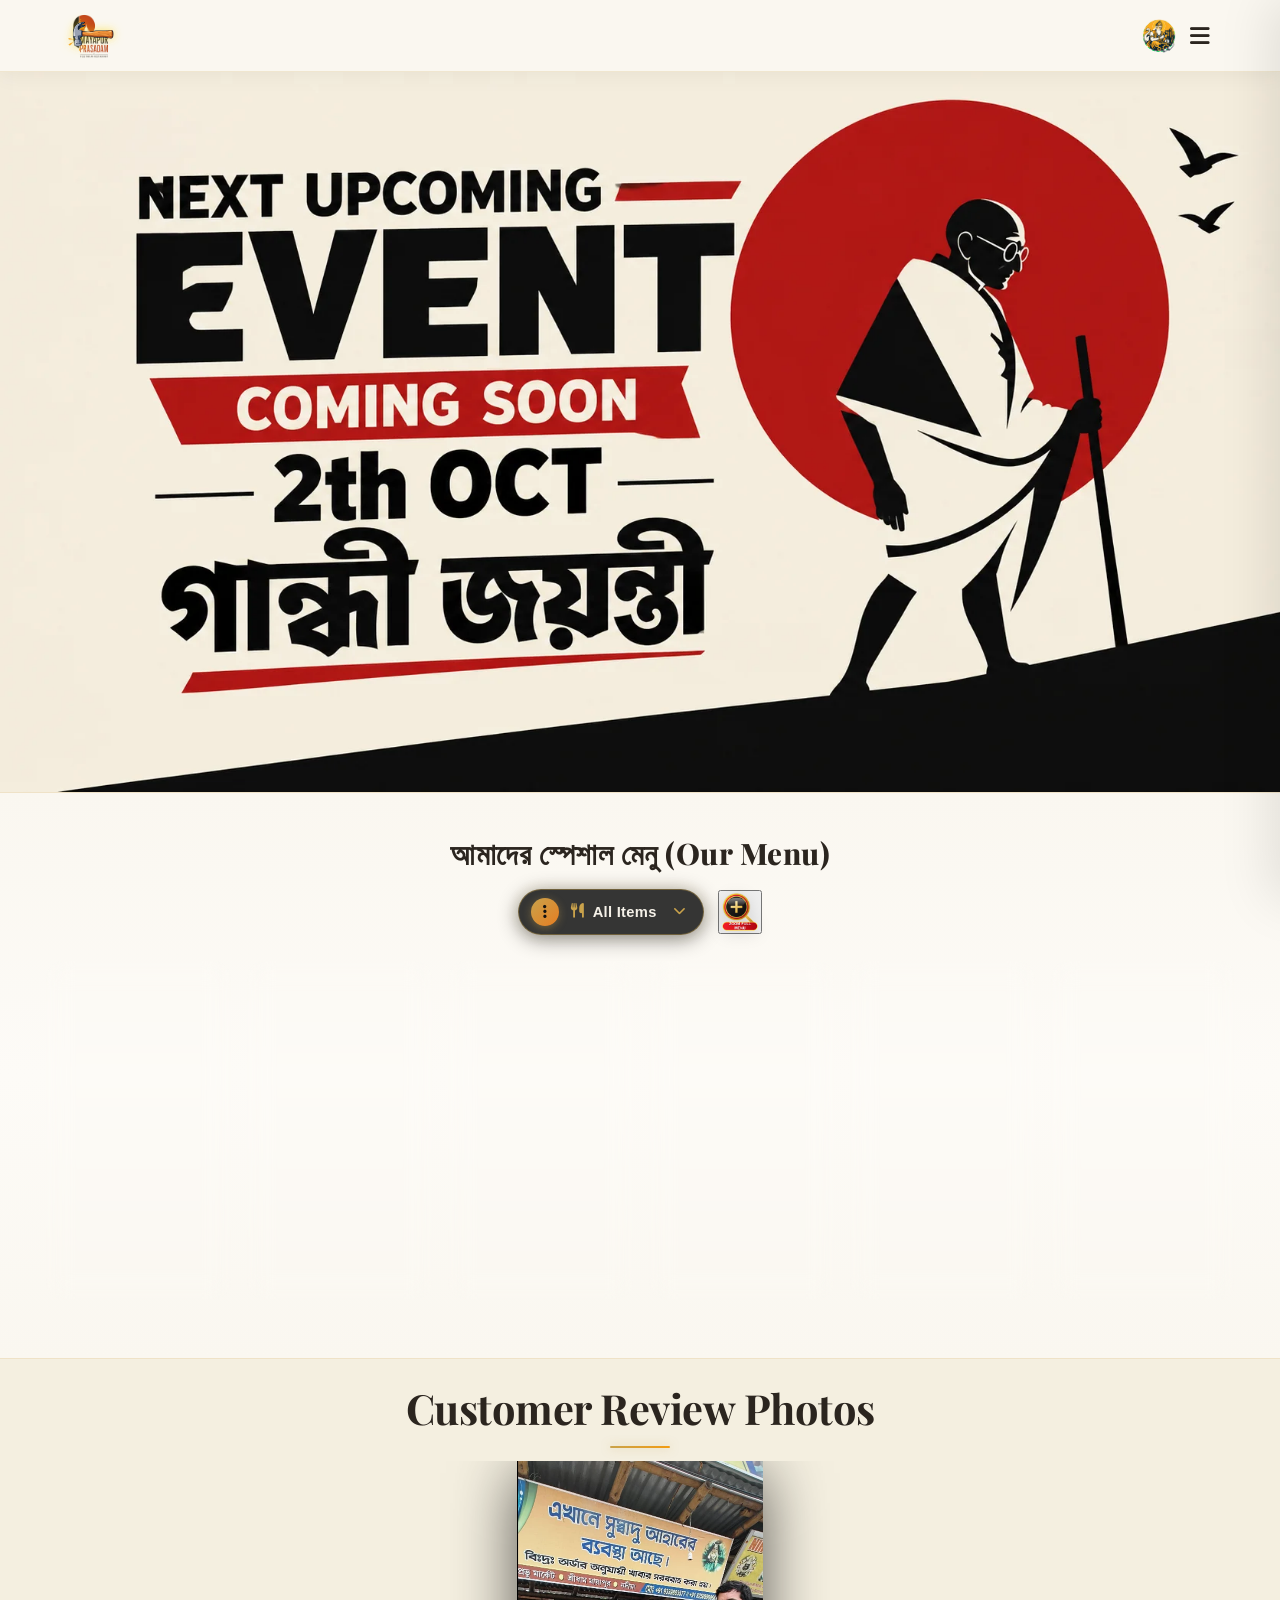
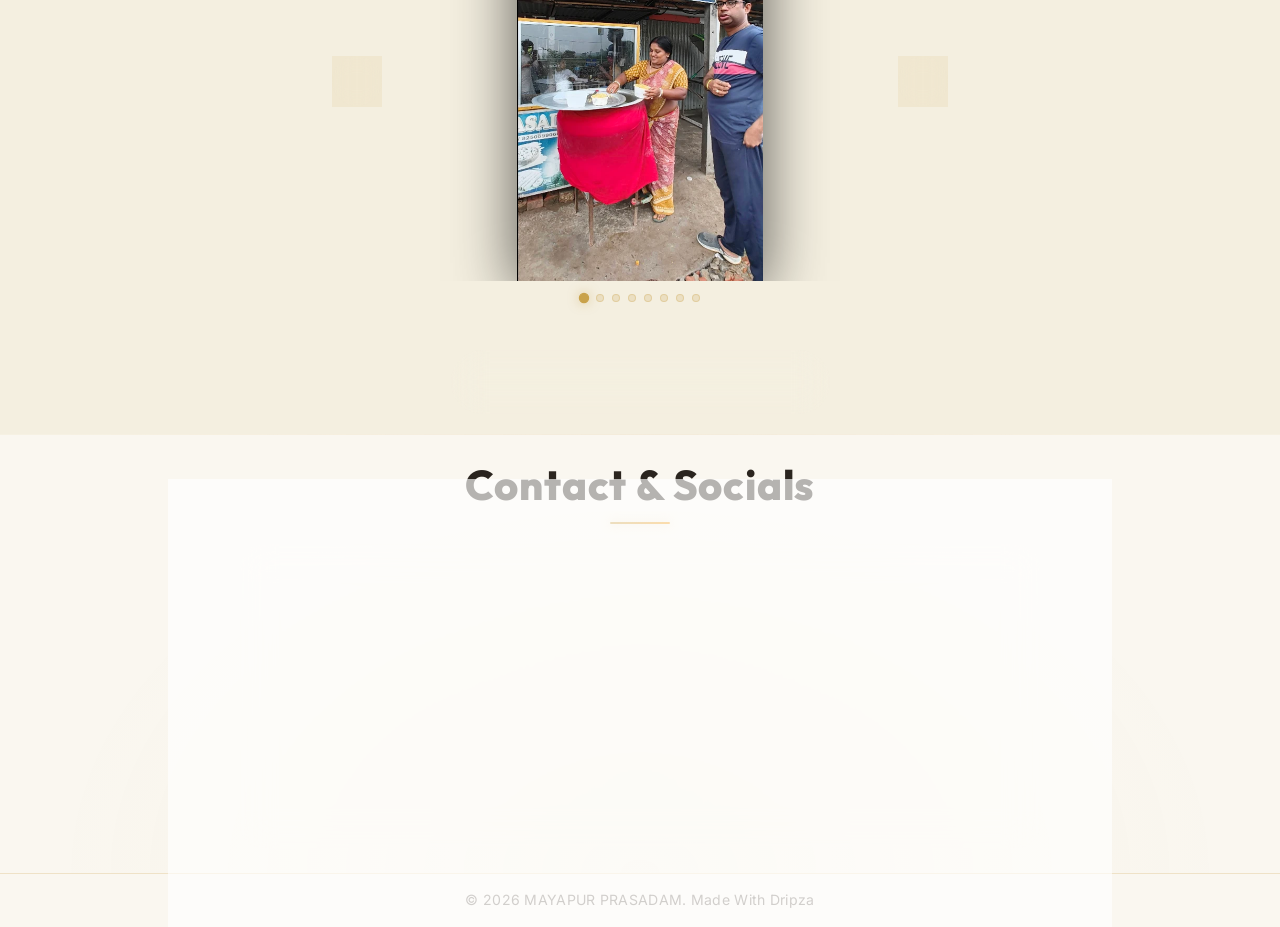
==== index.html @ e5869820 "Add clear search button in menu popup" ====
﻿<!DOCTYPE html>
<html lang="bn">
<head>
    <meta charset="UTF-8">
    <meta name="viewport" content="width=device-width, initial-scale=1.0">
    <title>MAYAPUR PRASADAM</title>
    <link rel="icon" type="image/webp" href="assets/mayapur_prasadam_logo.webp">
    <link href="https://fonts.googleapis.com/css2?family=Playfair+Display:wght@400;600;700;800&family=Outfit:wght@300;400;600;800&family=Inter:wght@300;400;500;600&display=swap" rel="stylesheet">
    <link rel="stylesheet" href="https://cdnjs.cloudflare.com/ajax/libs/font-awesome/6.4.0/css/all.min.css">
    <link rel="stylesheet" href="styles.css?v=1.3">
</head>
<body class="no-scroll">
    <!-- Preloader Screen -->
    <div id="preloader">
        <div class="preloader-content">
            <h1 class="preloader-title">Welcome to <br><span class="highlight">MAYAPUR PRASADAM</span></h1>
            <div class="preloader-loader">
                <div class="loader-bar"></div>
            </div>
        </div>
    </div>
    <!-- Navbar -->
    <nav class="navbar">
        <div class="logo-container">
            <img src="assets/mayapur_prasadam_logo.webp" alt="MAYAPUR PRASADAM Logo" class="logo-brand-img">
            <div class="logo-text-wrapper">
                <span class="animated-football-header" title="Ganesh Chaturthi Special">
                    <img src="assets/ganesh_run_icon.webp" alt="Ganesh Run Icon" style="object-fit: contain; filter: drop-shadow(0 0 5px rgba(255, 215, 0, 0.6));">
                </span>
                <span class="logo-text">MAYAPUR PRASADAM</span>
            </div>
        </div>
        <span class="rath-yatra-header-text">শুভ বিশ্বকর্মা পূজা!</span>
        <ul class="nav-links">
            <li><a href="#home">Home</a></li>
            <li><a href="#menu">Menu</a></li>
            <li><a href="#reviews">Reviews</a></li>
            <li><a href="#contact">Contact</a></li>
        </ul>
        <div class="navbar-actions">
            <!-- Rakhi Purnima Button for Poster -->
            <button class="fifa-btn" id="open-promo-modal-direct-btn" title="Show Ganesh Chaturthi Special Poster">
                <div class="fifa-container">
                    <div class="fifa-magic-ring"></div>
                    <img src="assets/ganesh_icon.webp" alt="Ganesh Special" class="fifa-svg" style="object-fit: contain;">
                </div>
            </button>
            
            <div class="hamburger">
                <i class="fas fa-bars"></i>
            </div>
        </div>
    </nav>

    <!-- Hero Section -->
    <section id="home" class="hero">
        <div class="hero-bg banner-box">
            <img src="assets/aj_restaurant_banner_1.webp" alt="AJ Restaurant & Cafe Banner" class="active">
            <img src="assets/banner_1.webp" alt="MAYAPUR PRASADAM Banner 1">
            <img src="assets/banner_2.webp" alt="MAYAPUR PRASADAM Banner 2">
            <img src="assets/banner_3.webp" alt="MAYAPUR PRASADAM Banner 3">
            <div class="overlay"></div>
        </div>
        <!-- Click/Hover Zones for Banner Control -->
        <div class="hero-nav-zone left-zone" title="Previous Image"></div>
        <div class="hero-nav-zone right-zone" title="Next Image"></div>
    </section>

                <!-- Digital Restaurant Menu Section -->
    <section id="menu" class="main-menu-section">
        <div class="menu-header-wrapper">
            <div class="menu-eyebrow-container">
                <span class="menu-eyebrow">আমাদের স্পেশাল মেনু (Our Menu)</span>
            </div>
        </div>

        <!-- Menu Category Filter Tabs -->
                <!-- Menu Category Filter Dropdown (Three-Dot Filter Menu) -->
        <!-- Menu Filter and Zoom Controls Row -->
        <div class="menu-filter-controls-row">
            <div class="menu-filter-dropdown-wrapper" id="main-menu-filter-dropdown-wrapper">
            <button type="button" class="menu-filter-dots-btn" id="main-menu-filter-dots-btn" aria-expanded="false" aria-haspopup="true" title="Filter Menu">
                <span class="three-dots-icon-box">
                    <i class="fas fa-ellipsis-v"></i>
                </span>
                <span class="current-filter-label" id="main-current-filter-label">
                    <i class="fas fa-utensils"></i>
                    <span>All Items</span>
                </span>
                <i class="fas fa-chevron-down filter-dropdown-arrow"></i>
            </button>

            <!-- Dropdown List of Category Filter Options -->
            <div class="menu-filter-dropdown-menu" id="main-menu-filter-dropdown-menu">
                <div class="menu-filter-dropdown-header">
                    <span><i class="fas fa-filter"></i> Filter Category</span>
                </div>
                <div class="menu-filter-dropdown-list">
                    <button type="button" class="menu-tab-btn active" data-category="all">
                        <span class="tab-btn-content">
                            <i class="fas fa-utensils tab-icon"></i>
                            <span class="tab-title">All Items</span>
                        </span>
                        <i class="fas fa-check active-indicator-icon"></i>
                    </button>
                    <button type="button" class="menu-tab-btn" data-category="thali">
                        <span class="tab-btn-content">
                            <i class="fas fa-bowl-rice tab-icon"></i>
                            <span class="tab-title">Bengali Thali</span>
                        </span>
                        <i class="fas fa-check active-indicator-icon"></i>
                    </button>
                    <button type="button" class="menu-tab-btn" data-category="snacks">
                        <span class="tab-btn-content">
                            <i class="fas fa-burger tab-icon"></i>
                            <span class="tab-title">Breakfast & Snacks</span>
                        </span>
                        <i class="fas fa-check active-indicator-icon"></i>
                    </button>
                    <button type="button" class="menu-tab-btn" data-category="beverages">
                        <span class="tab-btn-content">
                            <i class="fas fa-mug-hot tab-icon"></i>
                            <span class="tab-title">Tea & Coffee</span>
                        </span>
                        <i class="fas fa-check active-indicator-icon"></i>
                    </button>
                    <button type="button" class="menu-tab-btn" data-category="extras">
                        <span class="tab-btn-content">
                            <i class="fas fa-plate-wheat tab-icon"></i>
                            <span class="tab-title">Sides & Extras</span>
                        </span>
                        <i class="fas fa-check active-indicator-icon"></i>
                    </button>
                </div>
            </div>
        </div>

            <!-- Zoom Full Menu Button on Right Side of Filter -->
            <button type="button" class="menu-zoom-img-btn" id="open-full-menu-modal-btn" title="Open Complete Menu Card (সম্পূর্ণ মেনু)">
                    <img src="assets/zoom_full_menu_icon.webp" alt="Zoom Full Menu" class="zoom-full-menu-img">
                </button>
        </div>
        

        <!-- Menu Cards Horizontal Side-Scroll Wrapper -->
        <div class="main-menu-scroll-wrapper">
            <div class="main-menu-scroll-track" id="main-restaurant-menu-scroll">
                
                <!-- 1. Chicken Thali -->
                <div class="food-menu-card" data-category="thali">
                    <div class="food-card-badge bestseller">Bestseller</div>
                    <div class="food-card-img-box">
                        <img src="assets/menu_chicken_thali.webp" alt="Chicken Thali" loading="lazy">
                    </div>
                    <div class="food-card-body">
                        <h3 class="food-title">Chicken Thali</h3>
                        <span class="bengali-title">চিকেন থালি</span>
                        <span class="food-price">₹199</span>
                        <a href="https://wa.me/919339883577?text=Hi%20MAYAPUR%20PRASADAM,%20I%20want%20to%20order%20Chicken%20Thali%20(₹199)" target="_blank" class="food-order-btn">
                            <i class="fab fa-whatsapp"></i> Order
                        </a>
                    </div>
                </div>

                <!-- 2. Fish Thali -->
                <div class="food-menu-card" data-category="thali">
                    <div class="food-card-badge popular">Popular</div>
                    <div class="food-card-img-box">
                        <img src="assets/menu_fish_thali.webp" alt="Fish Thali" loading="lazy">
                    </div>
                    <div class="food-card-body">
                        <h3 class="food-title">Fish Thali</h3>
                        <span class="bengali-title">মাছ থালি</span>
                        <span class="food-price">₹180</span>
                        <a href="https://wa.me/919339883577?text=Hi%20MAYAPUR%20PRASADAM,%20I%20want%20to%20order%20Fish%20Thali%20(₹180)" target="_blank" class="food-order-btn">
                            <i class="fab fa-whatsapp"></i> Order
                        </a>
                    </div>
                </div>

                <!-- 3. Egg Thali -->
                <div class="food-menu-card" data-category="thali">
                    <div class="food-card-badge special">Favorite</div>
                    <div class="food-card-img-box">
                        <img src="assets/menu_egg_thali.webp" alt="Egg Thali" loading="lazy">
                    </div>
                    <div class="food-card-body">
                        <h3 class="food-title">Egg Thali</h3>
                        <span class="bengali-title">ডিম থালি</span>
                        <span class="food-price">₹160</span>
                        <a href="https://wa.me/919339883577?text=Hi%20MAYAPUR%20PRASADAM,%20I%20want%20to%20order%20Egg%20Thali%20(₹160)" target="_blank" class="food-order-btn">
                            <i class="fab fa-whatsapp"></i> Order
                        </a>
                    </div>
                </div>

                <!-- 4. Veg Thali -->
                <div class="food-menu-card" data-category="thali">
                    <div class="food-card-badge pure-veg">Pure Veg</div>
                    <div class="food-card-img-box">
                        <img src="assets/menu_veg_thali.webp" alt="Veg Thali" loading="lazy">
                    </div>
                    <div class="food-card-body">
                        <h3 class="food-title">Veg Thali</h3>
                        <span class="bengali-title">ভেজ থালি</span>
                        <span class="food-price">₹140</span>
                        <a href="https://wa.me/919339883577?text=Hi%20MAYAPUR%20PRASADAM,%20I%20want%20to%20order%20Veg%20Thali%20(₹140)" target="_blank" class="food-order-btn">
                            <i class="fab fa-whatsapp"></i> Order
                        </a>
                    </div>
                </div>

                <!-- 5. Butter Dal Fry -->
                <div class="food-menu-card" data-category="extras">
                    <div class="food-card-badge chef">Chef Special</div>
                    <div class="food-card-img-box">
                        <img src="assets/menu_butter_dal_fry.webp" alt="Butter Dal Fry" loading="lazy">
                    </div>
                    <div class="food-card-body">
                        <h3 class="food-title">Butter Dal Fry</h3>
                        <span class="bengali-title">বাটার ডাল ফ্রাই</span>
                        <span class="food-price">₹150</span>
                        <a href="https://wa.me/919339883577?text=Hi%20MAYAPUR%20PRASADAM,%20I%20want%20to%20order%20Butter%20Dal%20Fry%20(₹150)" target="_blank" class="food-order-btn">
                            <i class="fab fa-whatsapp"></i> Order
                        </a>
                    </div>
                </div>

                <!-- 6. Chicken Nuggets -->
                <div class="food-menu-card" data-category="snacks">
                    <div class="food-card-badge popular">6 Pcs</div>
                    <div class="food-card-img-box">
                        <img src="assets/menu_chicken_nuggets.webp" alt="Chicken Nuggets" loading="lazy">
                    </div>
                    <div class="food-card-body">
                        <h3 class="food-title">Chicken Nuggets</h3>
                        <span class="bengali-title">চিকেন নাগেটস (6P)</span>
                        <span class="food-price">₹200</span>
                        <a href="https://wa.me/919339883577?text=Hi%20MAYAPUR%20PRASADAM,%20I%20want%20to%20order%20Chicken%20Nuggets%20(₹200)" target="_blank" class="food-order-btn">
                            <i class="fab fa-whatsapp"></i> Order
                        </a>
                    </div>
                </div>

                <!-- 7. Aloo Tikki -->
                <div class="food-menu-card" data-category="snacks">
                    <div class="food-card-badge pure-veg">Big Size</div>
                    <div class="food-card-img-box">
                        <img src="assets/menu_aloo_tikki.webp" alt="Aloo Tikki Big Size" loading="lazy">
                    </div>
                    <div class="food-card-body">
                        <h3 class="food-title">Aloo Tikki 6P</h3>
                        <span class="bengali-title">আলু টিক্কি (6P)</span>
                        <span class="food-price">₹180</span>
                        <a href="https://wa.me/919339883577?text=Hi%20MAYAPUR%20PRASADAM,%20I%20want%20to%20order%20Aloo%20Tikki%20(₹180)" target="_blank" class="food-order-btn">
                            <i class="fab fa-whatsapp"></i> Order
                        </a>
                    </div>
                </div>

                <!-- 8. Egg Maggie -->
                <div class="food-menu-card" data-category="snacks">
                    <div class="food-card-badge popular">Hot</div>
                    <div class="food-card-img-box">
                        <img src="assets/menu_egg_maggie.webp" alt="Egg Maggie" loading="lazy">
                    </div>
                    <div class="food-card-body">
                        <h3 class="food-title">Egg Maggie</h3>
                        <span class="bengali-title">এগ ম্যাগি</span>
                        <span class="food-price">₹80</span>
                        <a href="https://wa.me/919339883577?text=Hi%20MAYAPUR%20PRASADAM,%20I%20want%20to%20order%20Egg%20Maggie%20(₹80)" target="_blank" class="food-order-btn">
                            <i class="fab fa-whatsapp"></i> Order
                        </a>
                    </div>
                </div>

                <!-- 9. Veg Maggie -->
                <div class="food-menu-card" data-category="snacks">
                    <div class="food-card-badge pure-veg">Veg</div>
                    <div class="food-card-img-box">
                        <img src="assets/menu_egg_maggie.webp" alt="Veg Maggie" loading="lazy">
                    </div>
                    <div class="food-card-body">
                        <h3 class="food-title">Veg Maggie</h3>
                        <span class="bengali-title">ভেজ ম্যাগি</span>
                        <span class="food-price">₹60</span>
                        <a href="https://wa.me/919339883577?text=Hi%20MAYAPUR%20PRASADAM,%20I%20want%20to%20order%20Veg%20Maggie%20(₹60)" target="_blank" class="food-order-btn">
                            <i class="fab fa-whatsapp"></i> Order
                        </a>
                    </div>
                </div>

                <!-- 10. Bread Omelette -->
                <div class="food-menu-card" data-category="snacks">
                    <div class="food-card-badge special">Breakfast</div>
                    <div class="food-card-img-box">
                        <img src="assets/menu6.webp" alt="Bread Omelette Jam Butter" loading="lazy">
                    </div>
                    <div class="food-card-body">
                        <h3 class="food-title">Bread Omelette</h3>
                        <span class="bengali-title">ব্রেড ওমলেট / জ্যাম</span>
                        <span class="food-price">₹60</span>
                        <a href="https://wa.me/919339883577?text=Hi%20MAYAPUR%20PRASADAM,%20I%20want%20to%20order%20Bread%20Omelette%20(₹60)" target="_blank" class="food-order-btn">
                            <i class="fab fa-whatsapp"></i> Order
                        </a>
                    </div>
                </div>

                <!-- 11. Chai & Coffee -->
                <div class="food-menu-card" data-category="beverages">
                    <div class="food-card-badge special">Hot</div>
                    <div class="food-card-img-box">
                        <img src="assets/menu_tea_coffee.webp" alt="Coffee" loading="lazy">
                    </div>
                    <div class="food-card-body">
                        <h3 class="food-title">Milk / Black Coffee</h3>
                        <span class="bengali-title">কফি (Min 2 Cup)</span>
                        <span class="food-price">₹50</span>
                        <a href="https://wa.me/919339883577?text=Hi%20MAYAPUR%20PRASADAM,%20I%20want%20to%20order%20Coffee" target="_blank" class="food-order-btn">
                            <i class="fab fa-whatsapp"></i> Order
                        </a>
                    </div>
                </div>

                <!-- 12. Milk / Black Tea -->
                <div class="food-menu-card" data-category="beverages">
                    <div class="food-card-badge bestseller">Chai</div>
                    <div class="food-card-img-box">
                        <img src="assets/menu_tea_coffee.webp" alt="Tea" loading="lazy">
                    </div>
                    <div class="food-card-body">
                        <h3 class="food-title">Black / Milk Tea</h3>
                        <span class="bengali-title">চা (Min 2 Cup)</span>
                        <span class="food-price">₹25</span>
                        <a href="https://wa.me/919339883577?text=Hi%20MAYAPUR%20PRASADAM,%20I%20want%20to%20order%20Tea" target="_blank" class="food-order-btn">
                            <i class="fab fa-whatsapp"></i> Order
                        </a>
                    </div>
                </div>

                <!-- 13. Green Tea -->
                <div class="food-menu-card" data-category="beverages">
                    <div class="food-card-badge pure-veg">Healthy</div>
                    <div class="food-card-img-box">
                        <img src="assets/menu_tea_coffee.webp" alt="Green Tea" loading="lazy">
                    </div>
                    <div class="food-card-body">
                        <h3 class="food-title">Green Tea</h3>
                        <span class="bengali-title">গ্রিন টি (Min 2 Cup)</span>
                        <span class="food-price">₹40</span>
                        <a href="https://wa.me/919339883577?text=Hi%20MAYAPUR%20PRASADAM,%20I%20want%20to%20order%20Green%20Tea" target="_blank" class="food-order-btn">
                            <i class="fab fa-whatsapp"></i> Order
                        </a>
                    </div>
                </div>

                <!-- 14. Extra Chicken 4P -->
                <div class="food-menu-card" data-category="extras">
                    <div class="food-card-badge popular">4 Pcs</div>
                    <div class="food-card-img-box">
                        <img src="assets/menu_chicken_thali.webp" alt="Extra Chicken" loading="lazy">
                    </div>
                    <div class="food-card-body">
                        <h3 class="food-title">Extra Chicken (4P)</h3>
                        <span class="bengali-title">চিকেন কারি (4P)</span>
                        <span class="food-price">₹180</span>
                        <a href="https://wa.me/919339883577?text=Hi%20MAYAPUR%20PRASADAM,%20I%20want%20to%20order%20Extra%20Chicken%204P%20(₹180)" target="_blank" class="food-order-btn">
                            <i class="fab fa-whatsapp"></i> Order
                        </a>
                    </div>
                </div>

                <!-- 15. Extra Mutton 1P -->
                <div class="food-menu-card" data-category="extras">
                    <div class="food-card-badge special">Special</div>
                    <div class="food-card-img-box">
                        <img src="assets/menu3.webp" alt="Extra Mutton" loading="lazy">
                    </div>
                    <div class="food-card-body">
                        <h3 class="food-title">Extra Mutton (1P)</h3>
                        <span class="bengali-title">মটন (স্পেশাল অর্ডার)</span>
                        <span class="food-price">₹80</span>
                        <a href="https://wa.me/919339883577?text=Hi%20MAYAPUR%20PRASADAM,%20I%20want%20to%20order%20Extra%20Mutton%20(₹80)" target="_blank" class="food-order-btn">
                            <i class="fab fa-whatsapp"></i> Order
                        </a>
                    </div>
                </div>

                <!-- 16. Extra Fish 1P -->
                <div class="food-menu-card" data-category="extras">
                    <div class="food-card-badge popular">1 Pc</div>
                    <div class="food-card-img-box">
                        <img src="assets/menu_fish_thali.webp" alt="Extra Fish" loading="lazy">
                    </div>
                    <div class="food-card-body">
                        <h3 class="food-title">Extra Fish (1P)</h3>
                        <span class="bengali-title">মাছ ১ পিস</span>
                        <span class="food-price">₹80</span>
                        <a href="https://wa.me/919339883577?text=Hi%20MAYAPUR%20PRASADAM,%20I%20want%20to%20order%20Extra%20Fish%20(₹80)" target="_blank" class="food-order-btn">
                            <i class="fab fa-whatsapp"></i> Order
                        </a>
                    </div>
                </div>

                <!-- 17. Green Salad -->
                <div class="food-menu-card" data-category="extras">
                    <div class="food-card-badge pure-veg">Fresh</div>
                    <div class="food-card-img-box">
                        <img src="assets/menu_veg_thali.webp" alt="Green Salad" loading="lazy">
                    </div>
                    <div class="food-card-body">
                        <h3 class="food-title">Green Salad</h3>
                        <span class="bengali-title">গ্রিন স্যালাড</span>
                        <span class="food-price">₹100</span>
                        <a href="https://wa.me/919339883577?text=Hi%20MAYAPUR%20PRASADAM,%20I%20want%20to%20order%20Green%20Salad%20(₹100)" target="_blank" class="food-order-btn">
                            <i class="fab fa-whatsapp"></i> Order
                        </a>
                    </div>
                </div>

                <!-- 18. Extra Egg (2P) -->
                <div class="food-menu-card" data-category="extras">
                    <div class="food-card-badge special">2 Pcs</div>
                    <div class="food-card-img-box">
                        <img src="assets/menu_egg_thali.webp" alt="Extra Egg 2P" loading="lazy">
                    </div>
                    <div class="food-card-body">
                        <h3 class="food-title">Extra Egg (2P)</h3>
                        <span class="bengali-title">ডিম (২ পিস)</span>
                        <span class="food-price">₹50</span>
                        <a href="https://wa.me/919339883577?text=Hi%20MAYAPUR%20PRASADAM,%20I%20want%20to%20order%20Extra%20Egg%202P%20(₹50)" target="_blank" class="food-order-btn">
                            <i class="fab fa-whatsapp"></i> Order
                        </a>
                    </div>
                </div>

                <!-- 19. Extra Rice -->
                <div class="food-menu-card" data-category="extras">
                    <div class="food-card-badge popular">1 Plate</div>
                    <div class="food-card-img-box">
                        <img src="assets/menu_veg_thali.webp" alt="Extra Rice" loading="lazy">
                    </div>
                    <div class="food-card-body">
                        <h3 class="food-title">Extra Rice</h3>
                        <span class="bengali-title">এক্সট্রা ভাত</span>
                        <span class="food-price">₹50</span>
                        <a href="https://wa.me/919339883577?text=Hi%20MAYAPUR%20PRASADAM,%20I%20want%20to%20order%20Extra%20Rice%20(₹50)" target="_blank" class="food-order-btn">
                            <i class="fab fa-whatsapp"></i> Order
                        </a>
                    </div>
                </div>

                <!-- 20. Extra Misti / Papad / Roti -->
                <div class="food-menu-card" data-category="extras">
                    <div class="food-card-badge pure-veg">Per Pc</div>
                    <div class="food-card-img-box">
                        <img src="assets/menu2.webp" alt="Extra Misti Papad Roti" loading="lazy">
                    </div>
                    <div class="food-card-body">
                        <h3 class="food-title">Extra Misti / Papad / Roti</h3>
                        <span class="bengali-title">মিষ্টি / পাঁপড় / রুটি</span>
                        <span class="food-price">₹10</span>
                        <a href="https://wa.me/919339883577?text=Hi%20MAYAPUR%20PRASADAM,%20I%20want%20to%20order%20Extra%20Misti%20Papad%20Roti%20(₹10)" target="_blank" class="food-order-btn">
                            <i class="fab fa-whatsapp"></i> Order
                        </a>
                    </div>
                </div>

                <!-- 21. Extra Sabji / Dal / Vaji -->
                <div class="food-menu-card" data-category="extras">
                    <div class="food-card-badge pure-veg">Side Bowl</div>
                    <div class="food-card-img-box">
                        <img src="assets/menu_butter_dal_fry.webp" alt="Extra Sabji Dal Vaji" loading="lazy">
                    </div>
                    <div class="food-card-body">
                        <h3 class="food-title">Extra Sabji / Dal / Vaji</h3>
                        <span class="bengali-title">সবজি / ডাল / ভাজি</span>
                        <span class="food-price">₹30</span>
                        <a href="https://wa.me/919339883577?text=Hi%20MAYAPUR%20PRASADAM,%20I%20want%20to%20order%20Extra%20Sabji%20Dal%20Vaji%20(₹30)" target="_blank" class="food-order-btn">
                            <i class="fab fa-whatsapp"></i> Order
                        </a>
                    </div>
                </div>

                <!-- 18. Water Bottle -->
                <div class="food-menu-card" data-category="beverages">
                    <div class="food-card-badge pure-veg">Mineral</div>
                    <div class="food-card-img-box">
                        <img src="assets/menu5.webp" alt="Water Bottle" loading="lazy">
                    </div>
                    <div class="food-card-body">
                        <h3 class="food-title">Water Bottle</h3>
                        <span class="bengali-title">জল 1L / 2L</span>
                        <span class="food-price">₹20 / ₹30</span>
                        <a href="https://wa.me/919339883577?text=Hi%20MAYAPUR%20PRASADAM,%20I%20want%20to%20order%20Water%20Bottle" target="_blank" class="food-order-btn">
                            <i class="fab fa-whatsapp"></i> Order
                        </a>
                    </div>
                </div>

            </div>
        </div>
    </section>

    <!-- Reviews Section (Photo Gallery) -->
    <section id="reviews" class="reviews-section">
        <h2 class="section-title">Customer Review Photos</h2>
        <div class="reviews-slider-container">
            <div class="reviews-slider">
                <div class="review-slide active">
                    <img src="assets/review_1.webp" alt="Customer Review 1">
                </div>
                <div class="review-slide">
                    <img src="assets/review_2.webp" alt="Customer Review 2">
                </div>
                <div class="review-slide">
                    <img src="assets/review_3.webp" alt="Customer Review 3">
                </div>
                <div class="review-slide">
                    <img src="assets/review_4.webp" alt="Customer Review 4">
                </div>
                <div class="review-slide">
                    <img src="assets/review_5.webp" alt="Customer Review 5">
                </div>
                <div class="review-slide">
                    <img src="assets/review_6.webp" alt="Customer Review 6">
                </div>
                <div class="review-slide">
                    <img src="assets/review_7.webp" alt="Customer Review 7">
                </div>
                <div class="review-slide">
                    <img src="assets/review_8.webp" alt="Customer Review 8">
                </div>
            </div>
            
            <!-- Slider Controls -->
            <button class="slider-btn prev-btn"><i class="fas fa-chevron-left"></i></button>
            <button class="slider-btn next-btn"><i class="fas fa-chevron-right"></i></button>
            
            <!-- Slider Dots -->
            <div class="slider-dots">
                <span class="dot active" data-index="0"></span>
                <span class="dot" data-index="1"></span>
                <span class="dot" data-index="2"></span>
                <span class="dot" data-index="3"></span>
                <span class="dot" data-index="4"></span>
                <span class="dot" data-index="5"></span>
                <span class="dot" data-index="6"></span>
                <span class="dot" data-index="7"></span>
            </div>
        </div>
        <div style="text-align: center; margin-top: 3rem;">
            <div class="reviews-cta-wrapper">
            <a href="https://maps.app.goo.gl/PzBikhAsp81PpjKF9" target="_blank" class="modern-maps-btn" title="Open Google Maps Gallery">
                <span class="maps-icon-badge"><i class="fas fa-map-marked-alt"></i></span>
                <span class="maps-btn-text">View All Photos on Google Maps</span>
                <span class="maps-arrow-circle"><i class="fas fa-arrow-right"></i></span>
            </a>
        </div>
        </div>
    </section>

    <!-- Contact & Footer -->
    <section id="contact" class="contact-section">
        <h2 class="section-title">Contact & Socials</h2>
        <div class="contact-container glassmorphism">
            <div class="contact-info">
                <h2>Visit Us</h2>
                <div class="info-item">
                    <a href="https://maps.app.goo.gl/gz1viaHUu6D8DrDT7" target="_blank" style="color: inherit; text-decoration: none; display: flex; align-items: center; gap: 15px;">
                        <i class="fas fa-map-marker-alt"></i>
                        <p>Mahaprabhu Market Sree, Bhaktisiddhanta Saraswati Marg, Mayapur, West Bengal 741313</p>
                    </a>
                </div>
                <div class="info-item">
                    <i class="fas fa-phone-alt"></i>
                    <p>+91 9339883577</p>
                </div>
                <div class="info-item">
                    <i class="fas fa-envelope"></i>
                    <p>hello@mayapurprasadam.com</p>
                </div>
            </div>
            <div class="social-links">
                <h2>Follow Us</h2>
                <div class="social-icons">
                    <a href="#" class="social-icon"><i class="fab fa-instagram"></i></a>
                    <a href="#" class="social-icon"><i class="fab fa-facebook-f"></i></a>
                    <a href="#" class="social-icon"><i class="fab fa-youtube"></i></a>
                    <a href="https://wa.me/919339883577" target="_blank" class="social-icon"><i class="fab fa-whatsapp"></i></a>
                    <a href="https://maps.app.goo.gl/gz1viaHUu6D8DrDT7" target="_blank" class="social-icon"><i class="fas fa-map-marker-alt"></i></a>
                </div>
            </div>
        </div>
    </section>

    <footer>
        <p>&copy; 2026 MAYAPUR PRASADAM. Made With Dripza</p>
    </footer>



    <!-- Full Menu Interactive Modal -->
    <div class="full-menu-modal" id="full-menu-modal" aria-hidden="true">
        <div class="full-menu-modal-overlay" id="full-menu-modal-overlay"></div>
        <div class="full-menu-modal-container">
            <!-- Modal Sticky Top Header Container (Header + Hero Title + Search + Category Tabs) -->
            <div class="full-menu-modal-top-section">
                <!-- Modal Header -->
                <div class="full-menu-modal-header">
                    <div class="full-menu-modal-header-left">
                        <button class="menu-modal-close-btn" id="close-full-menu-modal-btn" aria-label="Close Full Menu">
                            <i class="fas fa-arrow-left"></i> <span>Back</span>
                        </button>
                        <div class="full-menu-modal-title">
                            MAYAPUR PRASADAM
                        </div>
                    </div>
                    <div class="full-menu-modal-header-right">
                        <a href="#modal-order-timings" class="menu-modal-timing-btn" id="modal-timing-btn" title="Order Timings">
                            <i class="fas fa-clock"></i> <span>Timings</span>
                        </a>
                        <a href="tel:919339883577" class="menu-modal-call-btn">
                            <i class="fas fa-phone-alt"></i> <span>919339883577</span>
                        </a>
                        <button class="menu-modal-close-icon-btn" id="close-full-menu-icon-btn" aria-label="Close">
                            <i class="fas fa-times"></i>
                        </button>
                    </div>
                </div>

                <!-- Modal Hero Header -->
                <div class="full-menu-hero">
                    <h1>Complete Menu Card <span class="bengali-heading">আমাদের সম্পূর্ণ ডিজিটাল মেনু</span></h1>
                </div>

                <!-- Search Bar & Category Filter Tabs -->
                <div class="menu-control-bar">
                    

                    <!-- Modal Category Filter Dropdown (Three-Dot Filter Menu) -->
                    <div class="menu-filter-dropdown-wrapper" id="modal-menu-filter-dropdown-wrapper">
            <button type="button" class="menu-filter-dots-btn" id="modal-menu-filter-dots-btn" aria-expanded="false" aria-haspopup="true" title="Filter Menu">
                <span class="three-dots-icon-box">
                    <i class="fas fa-ellipsis-v"></i>
                </span>
                <span class="current-filter-label" id="modal-current-filter-label">
                    <i class="fas fa-utensils"></i>
                    <span>All Items</span>
                </span>
                <i class="fas fa-chevron-down filter-dropdown-arrow"></i>
            </button>

            <!-- Dropdown List of Category Filter Options -->
            <div class="menu-filter-dropdown-menu" id="modal-menu-filter-dropdown-menu">
                <div class="menu-filter-dropdown-header">
                    <span><i class="fas fa-filter"></i> Filter Category</span>
                </div>
                <div class="menu-filter-dropdown-list">
                    <button type="button" class="menu-tab-btn active" data-category="all">
                        <span class="tab-btn-content">
                            <i class="fas fa-utensils tab-icon"></i>
                            <span class="tab-title">All Items</span>
                        </span>
                        <i class="fas fa-check active-indicator-icon"></i>
                    </button>
                    <button type="button" class="menu-tab-btn" data-category="thali">
                        <span class="tab-btn-content">
                            <i class="fas fa-bowl-rice tab-icon"></i>
                            <span class="tab-title">Bengali Thali</span>
                        </span>
                        <i class="fas fa-check active-indicator-icon"></i>
                    </button>
                    <button type="button" class="menu-tab-btn" data-category="snacks">
                        <span class="tab-btn-content">
                            <i class="fas fa-burger tab-icon"></i>
                            <span class="tab-title">Breakfast & Snacks</span>
                        </span>
                        <i class="fas fa-check active-indicator-icon"></i>
                    </button>
                    <button type="button" class="menu-tab-btn" data-category="beverages">
                        <span class="tab-btn-content">
                            <i class="fas fa-mug-hot tab-icon"></i>
                            <span class="tab-title">Tea & Coffee</span>
                        </span>
                        <i class="fas fa-check active-indicator-icon"></i>
                    </button>
                    <button type="button" class="menu-tab-btn" data-category="extras">
                        <span class="tab-btn-content">
                            <i class="fas fa-plate-wheat tab-icon"></i>
                            <span class="tab-title">Sides & Extras</span>
                        </span>
                        <i class="fas fa-check active-indicator-icon"></i>
                    </button>
                </div>
            </div>
                </div>

                    <div class="search-box-wrapper">
                        <i class="fas fa-search"></i>
                        <input type="text" id="modal-menu-search-input" placeholder="খাবারের নাম লিখে খুঁজুন (Search dishes...)" autocomplete="off">
                        <button type="button" id="modal-menu-search-clear" class="search-clear-btn" aria-label="Clear search" title="à¦®à§à¦›à§‡ à¦«à§‡à¦²à§à¦¨ (Clear)">
                            <i class="fas fa-times"></i>
                        </button>
                    </div>
            </div>
            </div>

            <div class="full-menu-modal-body">
                <!-- Complete Menu Card Grid -->
                <div class="compact-menu-grid-container">
                    <div class="compact-grid" id="modal-full-menu-grid">

                        <!-- 1. Chicken Thali -->
                        <div class="food-menu-card" data-category="thali" data-keywords="chicken thali murgi murgir mangsho rice dal sabji thali">
                            <div class="food-card-badge bestseller">Bestseller</div>
                            <div class="food-card-img-box">
                                <img src="assets/menu_chicken_thali.webp" alt="Chicken Thali" loading="lazy">
                            </div>
                            <div class="food-card-body">
                                <h3 class="food-title">Chicken Thali</h3>
                                <span class="bengali-title">চিকেন থালি</span>
                                <span class="food-price">₹199</span>
                                <a href="https://wa.me/919339883577?text=Hi%20MAYAPUR%20PRASADAM,%20I%20want%20to%20order%20Chicken%20Thali%20(₹199)" target="_blank" class="food-order-btn">
                                    <i class="fab fa-whatsapp"></i> Order
                                </a>
                            </div>
                        </div>

                        <!-- 2. Fish Thali -->
                        <div class="food-menu-card" data-category="thali" data-keywords="fish thali macher thali mach jhol rui katla rice dal thali">
                            <div class="food-card-badge popular">Popular</div>
                            <div class="food-card-img-box">
                                <img src="assets/menu_fish_thali.webp" alt="Fish Thali" loading="lazy">
                            </div>
                            <div class="food-card-body">
                                <h3 class="food-title">Fish Thali</h3>
                                <span class="bengali-title">মাছ থালি</span>
                                <span class="food-price">₹180</span>
                                <a href="https://wa.me/919339883577?text=Hi%20MAYAPUR%20PRASADAM,%20I%20want%20to%20order%20Fish%20Thali%20(₹180)" target="_blank" class="food-order-btn">
                                    <i class="fab fa-whatsapp"></i> Order
                                </a>
                            </div>
                        </div>

                        <!-- 3. Egg Thali -->
                        <div class="food-menu-card" data-category="thali" data-keywords="egg thali dimer thali dim kosha rice dal thali">
                            <div class="food-card-badge special">Favorite</div>
                            <div class="food-card-img-box">
                                <img src="assets/menu_egg_thali.webp" alt="Egg Thali" loading="lazy">
                            </div>
                            <div class="food-card-body">
                                <h3 class="food-title">Egg Thali</h3>
                                <span class="bengali-title">ডিম থালি</span>
                                <span class="food-price">₹160</span>
                                <a href="https://wa.me/919339883577?text=Hi%20MAYAPUR%20PRASADAM,%20I%20want%20to%20order%20Egg%20Thali%20(₹160)" target="_blank" class="food-order-btn">
                                    <i class="fab fa-whatsapp"></i> Order
                                </a>
                            </div>
                        </div>

                        <!-- 4. Veg Thali -->
                        <div class="food-menu-card" data-category="thali" data-keywords="veg thali niramish thali paneer dal sabji rice mishti doi">
                            <div class="food-card-badge pure-veg">Pure Veg</div>
                            <div class="food-card-img-box">
                                <img src="assets/menu_veg_thali.webp" alt="Veg Thali" loading="lazy">
                            </div>
                            <div class="food-card-body">
                                <h3 class="food-title">Veg Thali</h3>
                                <span class="bengali-title">ভেজ থালি</span>
                                <span class="food-price">₹140</span>
                                <a href="https://wa.me/919339883577?text=Hi%20MAYAPUR%20PRASADAM,%20I%20want%20to%20order%20Veg%20Thali%20(₹140)" target="_blank" class="food-order-btn">
                                    <i class="fab fa-whatsapp"></i> Order
                                </a>
                            </div>
                        </div>

                        <!-- 5. Butter Dal Fry -->
                        <div class="food-menu-card" data-category="extras" data-keywords="butter dal fry yellow dal tadka veg">
                            <div class="food-card-badge chef">Chef Special</div>
                            <div class="food-card-img-box">
                                <img src="assets/menu_butter_dal_fry.webp" alt="Butter Dal Fry" loading="lazy">
                            </div>
                            <div class="food-card-body">
                                <h3 class="food-title">Butter Dal Fry</h3>
                                <span class="bengali-title">বাটার ডাল ফ্রাই</span>
                                <span class="food-price">₹150</span>
                                <a href="https://wa.me/919339883577?text=Hi%20MAYAPUR%20PRASADAM,%20I%20want%20to%20order%20Butter%20Dal%20Fry%20(₹150)" target="_blank" class="food-order-btn">
                                    <i class="fab fa-whatsapp"></i> Order
                                </a>
                            </div>
                        </div>

                        <!-- 6. Chicken Nuggets (6P) -->
                        <div class="food-menu-card" data-category="snacks" data-keywords="chicken nuggets 6p fried snacks non-veg">
                            <div class="food-card-badge popular">6 Pcs</div>
                            <div class="food-card-img-box">
                                <img src="assets/menu_chicken_nuggets.webp" alt="Chicken Nuggets" loading="lazy">
                            </div>
                            <div class="food-card-body">
                                <h3 class="food-title">Chicken Nuggets</h3>
                                <span class="bengali-title">চিকেন নাগেটস (6P)</span>
                                <span class="food-price">₹200</span>
                                <a href="https://wa.me/919339883577?text=Hi%20MAYAPUR%20PRASADAM,%20I%20want%20to%20order%20Chicken%20Nuggets%20(₹200)" target="_blank" class="food-order-btn">
                                    <i class="fab fa-whatsapp"></i> Order
                                </a>
                            </div>
                        </div>

                        <!-- 7. Aloo Tikki Big Size (6P) -->
                        <div class="food-menu-card" data-category="snacks" data-keywords="aloo tikki potato cutlet snacks big size veg">
                            <div class="food-card-badge pure-veg">Big Size</div>
                            <div class="food-card-img-box">
                                <img src="assets/menu_aloo_tikki.webp" alt="Aloo Tikki Big Size" loading="lazy">
                            </div>
                            <div class="food-card-body">
                                <h3 class="food-title">Aloo Tikki 6P</h3>
                                <span class="bengali-title">আলু টিক্কি (6P)</span>
                                <span class="food-price">₹180</span>
                                <a href="https://wa.me/919339883577?text=Hi%20MAYAPUR%20PRASADAM,%20I%20want%20to%20order%20Aloo%20Tikki%20(₹180)" target="_blank" class="food-order-btn">
                                    <i class="fab fa-whatsapp"></i> Order
                                </a>
                            </div>
                        </div>

                        <!-- 8. Egg Maggie -->
                        <div class="food-menu-card" data-category="snacks" data-keywords="egg maggie noodles masala snacks">
                            <div class="food-card-badge popular">Hot</div>
                            <div class="food-card-img-box">
                                <img src="assets/menu_egg_maggie.webp" alt="Egg Maggie" loading="lazy">
                            </div>
                            <div class="food-card-body">
                                <h3 class="food-title">Egg Maggie</h3>
                                <span class="bengali-title">এগ ম্যাগি</span>
                                <span class="food-price">₹80</span>
                                <a href="https://wa.me/919339883577?text=Hi%20MAYAPUR%20PRASADAM,%20I%20want%20to%20order%20Egg%20Maggie%20(₹80)" target="_blank" class="food-order-btn">
                                    <i class="fab fa-whatsapp"></i> Order
                                </a>
                            </div>
                        </div>

                        <!-- 9. Veg Maggie -->
                        <div class="food-menu-card" data-category="snacks" data-keywords="veg maggie masala noodles snacks vegetarian">
                            <div class="food-card-badge pure-veg">Veg</div>
                            <div class="food-card-img-box">
                                <img src="assets/menu_egg_maggie.webp" alt="Veg Maggie" loading="lazy">
                            </div>
                            <div class="food-card-body">
                                <h3 class="food-title">Veg Maggie</h3>
                                <span class="bengali-title">ভেজ ম্যাগি</span>
                                <span class="food-price">₹60</span>
                                <a href="https://wa.me/919339883577?text=Hi%20MAYAPUR%20PRASADAM,%20I%20want%20to%20order%20Veg%20Maggie%20(₹60)" target="_blank" class="food-order-btn">
                                    <i class="fab fa-whatsapp"></i> Order
                                </a>
                            </div>
                        </div>

                        <!-- 10. Bread Omelette / Jam / Butter -->
                        <div class="food-menu-card" data-category="snacks" data-keywords="bread omelette jam butter breakfast toast egg">
                            <div class="food-card-badge special">Breakfast</div>
                            <div class="food-card-img-box">
                                <img src="assets/menu6.webp" alt="Bread Omelette Jam Butter" loading="lazy">
                            </div>
                            <div class="food-card-body">
                                <h3 class="food-title">Bread Omelette</h3>
                                <span class="bengali-title">ব্রেড ওমলেট / জ্যাম</span>
                                <span class="food-price">₹60</span>
                                <a href="https://wa.me/919339883577?text=Hi%20MAYAPUR%20PRASADAM,%20I%20want%20to%20order%20Bread%20Omelette%20(₹60)" target="_blank" class="food-order-btn">
                                    <i class="fab fa-whatsapp"></i> Order
                                </a>
                            </div>
                        </div>

                        <!-- 11. Milk / Black Coffee -->
                        <div class="food-menu-card" data-category="beverages" data-keywords="coffee milk coffee black coffee hot drink beverages espresso">
                            <div class="food-card-badge special">Hot</div>
                            <div class="food-card-img-box">
                                <img src="assets/menu_tea_coffee.webp" alt="Milk and Black Coffee" loading="lazy">
                            </div>
                            <div class="food-card-body">
                                <h3 class="food-title">Milk / Black Coffee</h3>
                                <span class="bengali-title">কফি (Min 2 Cup)</span>
                                <span class="food-price">₹50</span>
                                <a href="https://wa.me/919339883577?text=Hi%20MAYAPUR%20PRASADAM,%20I%20want%20to%20order%20Coffee" target="_blank" class="food-order-btn">
                                    <i class="fab fa-whatsapp"></i> Order
                                </a>
                            </div>
                        </div>

                        <!-- 12. Black / Milk Tea -->
                        <div class="food-menu-card" data-category="beverages" data-keywords="tea chai milk tea black tea masala chai beverage">
                            <div class="food-card-badge bestseller">Chai</div>
                            <div class="food-card-img-box">
                                <img src="assets/menu_tea_coffee.webp" alt="Black and Milk Tea" loading="lazy">
                            </div>
                            <div class="food-card-body">
                                <h3 class="food-title">Black / Milk Tea</h3>
                                <span class="bengali-title">চা (Min 2 Cup)</span>
                                <span class="food-price">₹25</span>
                                <a href="https://wa.me/919339883577?text=Hi%20MAYAPUR%20PRASADAM,%20I%20want%20to%20order%20Tea" target="_blank" class="food-order-btn">
                                    <i class="fab fa-whatsapp"></i> Order
                                </a>
                            </div>
                        </div>

                        <!-- 13. Green Tea -->
                        <div class="food-menu-card" data-category="beverages" data-keywords="green tea healthy detox hot beverage">
                            <div class="food-card-badge pure-veg">Healthy</div>
                            <div class="food-card-img-box">
                                <img src="assets/menu_tea_coffee.webp" alt="Green Tea" loading="lazy">
                            </div>
                            <div class="food-card-body">
                                <h3 class="food-title">Green Tea</h3>
                                <span class="bengali-title">গ্রিন টি (Min 2 Cup)</span>
                                <span class="food-price">₹40</span>
                                <a href="https://wa.me/919339883577?text=Hi%20MAYAPUR%20PRASADAM,%20I%20want%20to%20order%20Green%20Tea" target="_blank" class="food-order-btn">
                                    <i class="fab fa-whatsapp"></i> Order
                                </a>
                            </div>
                        </div>

                        <!-- 14. Extra Chicken (4P) -->
                        <div class="food-menu-card" data-category="extras" data-keywords="extra chicken 4p murgir mangsho chicken curry side non-veg">
                            <div class="food-card-badge popular">4 Pcs</div>
                            <div class="food-card-img-box">
                                <img src="assets/menu_chicken_thali.webp" alt="Extra Chicken 4P" loading="lazy">
                            </div>
                            <div class="food-card-body">
                                <h3 class="food-title">Extra Chicken (4P)</h3>
                                <span class="bengali-title">চিকেন কারি (4P)</span>
                                <span class="food-price">₹180</span>
                                <a href="https://wa.me/919339883577?text=Hi%20MAYAPUR%20PRASADAM,%20I%20want%20to%20order%20Extra%20Chicken%204P%20(₹180)" target="_blank" class="food-order-btn">
                                    <i class="fab fa-whatsapp"></i> Order
                                </a>
                            </div>
                        </div>

                        <!-- 15. Extra Mutton (1P - Special Order) -->
                        <div class="food-menu-card" data-category="extras" data-keywords="extra mutton 1p khasi mangsho mutton kosha special non-veg">
                            <div class="food-card-badge special">Special</div>
                            <div class="food-card-img-box">
                                <img src="assets/menu3.webp" alt="Extra Mutton 1P" loading="lazy">
                            </div>
                            <div class="food-card-body">
                                <h3 class="food-title">Extra Mutton (1P)</h3>
                                <span class="bengali-title">মটন (স্পেশাল অর্ডার)</span>
                                <span class="food-price">₹80</span>
                                <a href="https://wa.me/919339883577?text=Hi%20MAYAPUR%20PRASADAM,%20I%20want%20to%20order%20Extra%20Mutton%20(₹80)" target="_blank" class="food-order-btn">
                                    <i class="fab fa-whatsapp"></i> Order
                                </a>
                            </div>
                        </div>

                        <!-- 16. Extra Fish (1P) -->
                        <div class="food-menu-card" data-category="extras" data-keywords="extra fish 1p macher jhol rui katla side non-veg">
                            <div class="food-card-badge popular">1 Pc</div>
                            <div class="food-card-img-box">
                                <img src="assets/menu_fish_thali.webp" alt="Extra Fish 1P" loading="lazy">
                            </div>
                            <div class="food-card-body">
                                <h3 class="food-title">Extra Fish (1P)</h3>
                                <span class="bengali-title">মাছ ১ পিস</span>
                                <span class="food-price">₹80</span>
                                <a href="https://wa.me/919339883577?text=Hi%20MAYAPUR%20PRASADAM,%20I%20want%20to%20order%20Extra%20Fish%20(₹80)" target="_blank" class="food-order-btn">
                                    <i class="fab fa-whatsapp"></i> Order
                                </a>
                            </div>
                        </div>

                        <!-- 17. Green Salad -->
                        <div class="food-menu-card" data-category="extras" data-keywords="green salad cucumber tomato onion lemon salad veg">
                            <div class="food-card-badge pure-veg">Fresh</div>
                            <div class="food-card-img-box">
                                <img src="assets/menu_veg_thali.webp" alt="Green Salad" loading="lazy">
                            </div>
                            <div class="food-card-body">
                                <h3 class="food-title">Green Salad</h3>
                                <span class="bengali-title">গ্রিন স্যালাড</span>
                                <span class="food-price">₹100</span>
                                <a href="https://wa.me/919339883577?text=Hi%20MAYAPUR%20PRASADAM,%20I%20want%20to%20order%20Green%20Salad%20(₹100)" target="_blank" class="food-order-btn">
                                    <i class="fab fa-whatsapp"></i> Order
                                </a>
                            </div>
                        </div>

                        <!-- 18. Extra Egg (2P) -->
                        <div class="food-menu-card" data-category="extras" data-keywords="extra egg 2p dim egg curry side non-veg">
                            <div class="food-card-badge special">2 Pcs</div>
                            <div class="food-card-img-box">
                                <img src="assets/menu_egg_thali.webp" alt="Extra Egg 2P" loading="lazy">
                            </div>
                            <div class="food-card-body">
                                <h3 class="food-title">Extra Egg (2P)</h3>
                                <span class="bengali-title">ডিম (২ পিস)</span>
                                <span class="food-price">₹50</span>
                                <a href="https://wa.me/919339883577?text=Hi%20MAYAPUR%20PRASADAM,%20I%20want%20to%20order%20Extra%20Egg%202P%20(₹50)" target="_blank" class="food-order-btn">
                                    <i class="fab fa-whatsapp"></i> Order
                                </a>
                            </div>
                        </div>

                        <!-- 19. Extra Rice -->
                        <div class="food-menu-card" data-category="extras" data-keywords="extra rice bhat rice portion veg side">
                            <div class="food-card-badge popular">1 Plate</div>
                            <div class="food-card-img-box">
                                <img src="assets/menu_veg_thali.webp" alt="Extra Rice" loading="lazy">
                            </div>
                            <div class="food-card-body">
                                <h3 class="food-title">Extra Rice</h3>
                                <span class="bengali-title">এক্সট্রা ভাত</span>
                                <span class="food-price">₹50</span>
                                <a href="https://wa.me/919339883577?text=Hi%20MAYAPUR%20PRASADAM,%20I%20want%20to%20order%20Extra%20Rice%20(₹50)" target="_blank" class="food-order-btn">
                                    <i class="fab fa-whatsapp"></i> Order
                                </a>
                            </div>
                        </div>

                        <!-- 20. Extra Misti / Papad / Roti -->
                        <div class="food-menu-card" data-category="extras" data-keywords="extra misti papad roti sweet flatbread side">
                            <div class="food-card-badge pure-veg">Per Pc</div>
                            <div class="food-card-img-box">
                                <img src="assets/menu2.webp" alt="Extra Misti Papad Roti" loading="lazy">
                            </div>
                            <div class="food-card-body">
                                <h3 class="food-title">Extra Misti / Papad / Roti</h3>
                                <span class="bengali-title">মিষ্টি / পাঁপড় / রুটি</span>
                                <span class="food-price">₹10</span>
                                <a href="https://wa.me/919339883577?text=Hi%20MAYAPUR%20PRASADAM,%20I%20want%20to%20order%20Extra%20Misti%20Papad%20Roti%20(₹10)" target="_blank" class="food-order-btn">
                                    <i class="fab fa-whatsapp"></i> Order
                                </a>
                            </div>
                        </div>

                        <!-- 21. Extra Sabji / Dal / Vaji -->
                        <div class="food-menu-card" data-category="extras" data-keywords="extra sabji dal vaji butter dal fry veg side">
                            <div class="food-card-badge pure-veg">Side Bowl</div>
                            <div class="food-card-img-box">
                                <img src="assets/menu_butter_dal_fry.webp" alt="Extra Sabji Dal Vaji" loading="lazy">
                            </div>
                            <div class="food-card-body">
                                <h3 class="food-title">Extra Sabji / Dal / Vaji</h3>
                                <span class="bengali-title">সবজি / ডাল / ভাজি</span>
                                <span class="food-price">₹30</span>
                                <a href="https://wa.me/919339883577?text=Hi%20MAYAPUR%20PRASADAM,%20I%20want%20to%20order%20Extra%20Sabji%20Dal%20Vaji%20(₹30)" target="_blank" class="food-order-btn">
                                    <i class="fab fa-whatsapp"></i> Order
                                </a>
                            </div>
                        </div>

                        <!-- 22. Packaged Water Bottle (1L / 2L) -->
                        <div class="food-menu-card" data-category="beverages" data-keywords="water bottle 1l 2l mineral water drink">
                            <div class="food-card-badge pure-veg">Mineral</div>
                            <div class="food-card-img-box">
                                <img src="assets/menu5.webp" alt="Packaged Water Bottle" loading="lazy">
                            </div>
                            <div class="food-card-body">
                                <h3 class="food-title">Water Bottle</h3>
                                <span class="bengali-title">জল 1L / 2L</span>
                                <span class="food-price">₹20 / ₹30</span>
                                <a href="https://wa.me/919339883577?text=Hi%20MAYAPUR%20PRASADAM,%20I%20want%20to%20order%20Water%20Bottle" target="_blank" class="food-order-btn">
                                    <i class="fab fa-whatsapp"></i> Order
                                </a>
                            </div>
                        </div>

                    </div>

                    <!-- No Results Fallback -->
                    <div id="modal-no-results-msg" style="display: none; text-align: center; padding: 40px 20px; color: #aaa;">
                        <i class="fas fa-search" style="font-size: 2.5rem; margin-bottom: 12px; display: block; color: var(--accent-gold);"></i>
                        <p>আপনার খোঁজা অনুযায়ী কোনো খাবার পাওয়া যায়নি। অন্য কিছু লিখে খুঁজুন।</p>
                    </div>
                </div>

                <!-- Order Timings Banner -->
                <div id="modal-order-timings" style="max-width: 1200px; margin: 35px auto 40px; padding: 0 15px;">
                    <div class="order-info-banner glassmorphism">
                        <div class="order-timing-card">
                            <div class="timing-icon"><i class="fas fa-clock"></i></div>
                            <div class="timing-details">
                                <h4>⏰ Order Timings (অর্ডার সময়সূচী)</h4>
                                <ul>
                                    <li><strong>☀️ Lunch:</strong> Any Time You're Hungry!</li>
                                    <li><strong>🌙 Dinner:</strong> Order 05:00 PM – 06:30 PM <span class="serve-time">(Serve: 9:30 PM – 10:00 PM)</span></li>
                                    <li><strong>🌅 Breakfast:</strong> Pre-order 09:00 PM – 10:00 PM <span class="serve-time">(Serve Next Morning: 8:30 AM)</span></li>
                                </ul>
                            </div>
                        </div>
                        
                        <div class="order-call-box">
                            <div class="call-badge">Direct Hotline</div>
                            <h3>Call or WhatsApp to Place Order</h3>
                            <a href="tel:919339883577" class="order-phone-link">
                                <i class="fas fa-phone-volume"></i> 919339883577
                            </a>
                            <div class="quick-action-btns">
                                <a href="tel:919339883577" class="direct-call-btn">
                                    <i class="fas fa-phone"></i> Call Now
                                </a>
                                <a href="https://wa.me/919339883577?text=Hello%20MAYAPUR%20PRASADAM,%20I%20want%20to%20place%20an%20order!" target="_blank" class="direct-wp-btn">
                                    <i class="fab fa-whatsapp"></i> WhatsApp Order
                                </a>
                            </div>
                        </div>
                    </div>
                </div>
            </div>
        </div>
    </div>

    

    <!-- Message Panel Overlay -->
    <div class="msg-panel-overlay" id="msg-panel-overlay"></div>

    <!-- Slide-out Message Panel -->
    <div class="msg-panel" id="msg-panel">
        <button class="close-msg-panel-btn" id="close-msg-panel-btn">&times;</button>
        <div class="msg-panel-header">
            <h2>Send a Message</h2>
            <p>We'd love to hear from you! Write to us and we'll save it to our sheet.</p>
        </div>
        <form id="msg-panel-form">
            <div class="form-group">
                <label for="msg-name">Your Name</label>
                <input type="text" id="msg-name" required placeholder="Enter your full name">
            </div>
            <div class="form-group">
                <label for="msg-email">Email or Phone</label>
                <input type="text" id="msg-email" required placeholder="Enter email or phone number">
            </div>
            <div class="form-group">
                <label for="msg-content">Message</label>
                <textarea id="msg-content" rows="5" required placeholder="Type your message here..."></textarea>
            </div>
            <button type="submit" class="submit-msg-btn" id="submit-msg-btn">
                <span>Send Message</span> <i class="fas fa-paper-plane"></i>
            </button>
        </form>
        <div class="msg-status-container" id="msg-status-container"></div>
    </div>



    <!-- Promo Poster Modal -->
    <div class="promo-modal" id="promo-modal">
        <div class="promo-modal-overlay"></div>
        <div class="promo-modal-content">
            <button class="promo-modal-close" id="close-promo-modal-btn" aria-label="Close Promo Modal"><i class="fas fa-times"></i></button>
            <img src="assets/promo_poster.webp" alt="Rakhi Purnima Celebration" class="promo-poster-img">
        </div>
    </div>

    <script src="script.js"></script>
</body>
</html>
---- styles.css ----
﻿/* ============================================================
   MAYAPUR PRASADAM — Premium Modern Theme
   ============================================================ */

@import url('https://fonts.googleapis.com/css2?family=Playfair+Display:wght@400;600;700;800&family=Outfit:wght@300;400;600;800&family=Inter:wght@300;400;500;600&display=swap');

/* ---- CSS Variables ---- */
:root {
    --bg-deep:              #FAF7F0; /* Warm Sandalwood Cream (main bg) */
    --bg-dark:              #F4EFE0; /* Soft Clay Cream (section bg alt) */
    --bg-card:              #FFFFFF; /* Pure Altar White for cards */
    --bg-card2:             #FDFBF7; /* Soft Pearl Ivory for card hovers */
    --bg-cream:             #FAF7F0; /* Warm Cream */
    --accent-gold:          #C9A24B; /* Antique Gold */
    --accent-amber:         #E67E22; /* Medium Saffron Orange */
    --accent-light:         #F39C12; /* Light Saffron / Marigold */
    --accent-red:           #8B0000; /* Deep Sacred Kumkum Crimson Red */
    --accent-warm:          #9E1B2C; /* Warm Maroon Red */
    --text-primary:         #2B251F; /* Off-Black / Sandalwood Charcoal (primary text) */
    --text-secondary:       #5C554F; /* Muted Sandalwood Charcoal (secondary text) */
    --text-muted:           #7D756E; /* Muted Gray-Brown */
    --text-light-section:   #2B251F; /* Text on light sections */
    --glass-bg:             rgba(201, 162, 75, 0.04); /* Soft warm glass */
    --glass-border:         rgba(201, 162, 75, 0.25); /* Gold-tinted border */
    --glass-shadow:         0 8px 30px rgba(139, 0, 0, 0.06), 0 2px 10px rgba(0, 0, 0, 0.04); /* Soft elegant shadow */
    --glow-gold:            0 0 20px rgba(201, 162, 75, 0.15);
    --radius-sm:            8px;
    --radius-md:            16px;
    --radius-lg:            24px;
    --transition:           all 0.4s cubic-bezier(0.4, 0, 0.2, 1);
}

/* ---- Reset ---- */
*, *::before, *::after {
    margin: 0;
    padding: 0;
    box-sizing: border-box;
}

html {
    scroll-behavior: smooth;
}

body {
    font-family: 'Inter', sans-serif;
    background-color: var(--bg-deep);
    color: var(--text-primary);
    overflow-x: hidden;
    line-height: 1.6;
}

body.no-scroll {
    overflow-y: hidden !important;
}

h1, h2, h3, h4 {
    font-family: 'Playfair Display', 'Tiro Bangla', serif;
    line-height: 1.2;
}

/* ---- Custom Scrollbar ---- */
::-webkit-scrollbar          { width: 6px; }
::-webkit-scrollbar-track    { background: var(--bg-deep); }
::-webkit-scrollbar-thumb    { background: var(--accent-gold); border-radius: 3px; }
::-webkit-scrollbar-thumb:hover { background: var(--accent-amber); }

/* ============================================================
   NAVBAR
   ============================================================ */
.navbar {
    position: sticky;
    top: 0;
    margin: 0;
    width: 100%;
    padding: 0 5%;
    height: 72px;
    border-radius: 0;
    display: flex;
    justify-content: space-between;
    align-items: center;
    background: rgba(250, 247, 240, 0.92);
    backdrop-filter: blur(20px);
    -webkit-backdrop-filter: blur(20px);
    z-index: 1000;
    border-bottom: 1px solid rgba(201, 162, 75, 0.2);
    box-shadow: 0 4px 20px rgba(0, 0, 0, 0.05);
    transition: var(--transition);
}

.navbar-scrolled {
    height: 62px;
    background: rgba(250, 247, 240, 0.97);
    border-bottom-color: rgba(201, 162, 75, 0.35);
    box-shadow: 0 8px 30px rgba(0, 0, 0, 0.08), var(--glow-gold);
}

.logo-container {
    display: flex;
    align-items: center;
    gap: 2px; /* Set gap to almost zero to align right next to logo image */
}

.logo-brand-img {
    height: 52px;
    width: auto;
    object-fit: contain;
    transition: var(--transition);
}

.logo-brand-img:hover {
    transform: scale(1.04);
}

.logo-text-wrapper {
    display: flex;
    align-items: center;
    position: relative;
    padding-left: 0px; /* Removed padding entirely to start text immediately */
    /* no overflow: hidden so football can roll across the whole screen */
}

.animated-football-header {
    position: absolute;
    left: -52px;
    width: 48px;
    height: 48px;
    top: 50%;
    margin-top: -24px;
    display: inline-block;
    z-index: 10;
    animation: footballRollAcross 14s linear infinite;
    will-change: left, transform, opacity;
    pointer-events: none;
}

.animated-football-header svg,
.animated-football-header img {
    width: 100%;
    height: 100%;
}

.logo-text {
    font-size: 1.5rem;
    font-weight: 800;
    letter-spacing: 1px;
    background: linear-gradient(90deg, var(--accent-gold), var(--accent-red));
    -webkit-background-clip: text;
    -webkit-text-fill-color: transparent;
    font-family: 'Outfit', sans-serif;
    display: inline-block;
    white-space: nowrap;
    overflow: hidden;
    clip-path: inset(0 100% 0 0);
    opacity: 0;
    animation: revealTextWipe 14s linear infinite;
    will-change: clip-path, opacity;
}

.nav-links {
    display: flex;
    flex-direction: column;
    position: absolute;
    top: 100%;
    right: 5%; /* Align with padding of navbar actions */
    width: 210px;
    height: auto;
    background: rgba(250, 247, 240, 0.97);
    backdrop-filter: blur(20px);
    -webkit-backdrop-filter: blur(20px);
    border: 1px solid rgba(201, 162, 75, 0.2);
    border-radius: 0 0 var(--radius-md) var(--radius-md);
    padding: 1.5rem 0;
    gap: 0.25rem;
    box-shadow: 0 15px 40px rgba(0, 0, 0, 0.08);
    opacity: 0;
    transform: translateY(-8px);
    pointer-events: none;
    transition: all 0.3s cubic-bezier(0.165, 0.84, 0.44, 1);
    align-items: center;
    list-style: none;
    z-index: 1000;
}

.nav-links.nav-active {
    opacity: 1;
    transform: translateY(0);
    pointer-events: auto;
}

.nav-links a {
    text-decoration: none;
    color: var(--text-secondary);
    font-weight: 500;
    font-size: 0.95rem;
    letter-spacing: 0.5px;
    text-transform: uppercase;
    padding: 0.65rem 1.4rem;
    border-radius: var(--radius-sm);
    transition: var(--transition);
    position: relative;
    display: block;
    width: 100%;
    text-align: center;
}

.nav-links a::after {
    content: '';
    position: absolute;
    bottom: 2px;
    left: 50%;
    transform: translateX(-50%);
    width: 0;
    height: 1.5px;
    background: var(--accent-gold);
    border-radius: 2px;
    transition: width 0.3s ease;
}

.nav-links a:hover {
    color: var(--accent-light);
}

.nav-links a:hover::after {
    width: 60%;
}

.navbar-actions {
    display: flex;
    align-items: center;
    gap: 0.35rem;
}
.dripza-btn-nav {
    background: transparent !important;
    border: none !important;
    width: 38px;
    height: 38px;
    cursor: pointer;
    display: flex;
    align-items: center;
    justify-content: center;
    padding: 0;
    overflow: visible;
    position: relative;
    box-shadow: none !important;
    transition: transform 0.3s ease;
}

.dripza-btn-nav:hover {
    background: transparent !important;
    box-shadow: none !important;
    transform: translateY(-2px);
}

.dripza-nav-icon {
    width: 100%;
    height: 100%;
    object-fit: contain;
    animation: dripzaBreathing 3.5s infinite ease-in-out;
    transition: filter 0.4s ease, transform 0.8s cubic-bezier(0.34, 1.56, 0.64, 1);
}

.dripza-btn-nav:hover .dripza-nav-icon {
    transform: scale(1.15) rotate(360deg);
    filter: drop-shadow(0 0 10px rgba(201, 162, 75, 0.9));
}

@keyframes dripzaBreathing {
    0%, 100% {
        transform: scale(1);
        filter: drop-shadow(0 0 2px rgba(201, 162, 75, 0.25));
    }
    50% {
        transform: scale(1.06);
        filter: drop-shadow(0 0 7px rgba(201, 162, 75, 0.65));
    }
}

.hamburger {
    display: block; /* Show hamburger globally on PC and Mobile */
    cursor: pointer;
    font-size: 1.4rem;
    color: var(--text-primary);
    padding: 0.4rem;
    border-radius: var(--radius-sm);
    transition: var(--transition);
}

.hamburger:hover {
    color: var(--accent-gold);
    background: rgba(201, 162, 75, 0.08);
}

/* ============================================================
   HERO / BANNER SECTION
   ============================================================ */
.hero {
    position: relative;
    width: 100%;
    aspect-ratio: 16 / 9;
    height: 56.25vw; /* Explicit 16:9 height to prevent collapse */
    min-height: 400px; /* Safe minimum height for PC banner */
    display: flex;
    align-items: center;
    justify-content: center;
    text-align: center;
    overflow: hidden;
    margin-top: 0;
}

.hero-bg {
    position: absolute;
    inset: 0;
    z-index: 0;
    overflow: hidden;
    background: var(--bg-deep);
}

.hero-bg::before {
    content: '';
    position: absolute;
    top: -30px;
    left: -30px;
    right: -30px;
    bottom: -30px;
    background-image: var(--bg-image);
    background-size: cover;
    background-position: center;
    filter: blur(28px) brightness(0.28) saturate(1.2);
    transition: background-image 1.2s ease-in-out;
    z-index: 0;
}

.hero-bg img {
    position: absolute;
    inset: 0;
    width: 100%;
    height: 100%;
    object-fit: cover;
    display: block;
    opacity: 0;
    transition: opacity 1.5s ease-in-out;
    z-index: 1;
}

.hero-video {
    position: absolute;
    inset: 0;
    width: 100%;
    height: 100%;
    object-fit: cover;
    z-index: 1;
}

.hero-bg img.active {
    opacity: 1;
    z-index: 2;
}

.hero-bg img.prev {
    opacity: 0;
    z-index: 1;
}

.hero-nav-zone {
    position: absolute;
    top: 0;
    bottom: 0;
    width: 15%;
    z-index: 5;
    cursor: pointer;
    background: transparent;
    transition: background 0.3s ease;
}

.hero-nav-zone.left-zone {
    left: 0;
}

.hero-nav-zone.right-zone {
    right: 0;
}

/* Subtle feedback on hover (no arrow icons) */
.hero-nav-zone:hover {
    background: rgba(255, 255, 255, 0.03);
}

.overlay {
    position: absolute;
    inset: 0;
    background: transparent;
    z-index: 3;
    pointer-events: none;
}

.hero-content {
    max-width: 800px;
    padding: 0 24px;
    z-index: 4;
    transform: translateY(30px);
    opacity: 0;
    animation: fadeUp 1.2s cubic-bezier(0.165, 0.84, 0.44, 1) forwards 0.4s;
}

.hero-content h1 {
    font-size: 3.6rem;
    font-weight: 800;
    margin-bottom: 1.2rem;
    color: var(--text-primary);
    text-shadow: 0 4px 15px rgba(0, 0, 0, 0.5);
    letter-spacing: -1px;
}

.hero-content p {
    font-size: 1.15rem;
    color: var(--text-secondary);
    margin-bottom: 2.8rem;
    line-height: 1.7;
    text-shadow: 0 2px 8px rgba(0, 0, 0, 0.5);
}

/* ============================================================
   SECTION SHARED
   ============================================================ */
section {
    padding: 15px 6%;
}

.section-title {
    font-family: 'Playfair Display', 'Tiro Bangla', serif;
    font-size: 2.6rem;
    font-weight: 700;
    text-align: center;
    margin-bottom: 1.2rem;
    color: var(--text-primary);
    position: relative;
    display: inline-block;
    width: 100%;
    letter-spacing: -0.5px;
}

.section-title::after {
    content: '';
    display: block;
    width: 60px;
    height: 2px;
    background: linear-gradient(90deg, var(--accent-gold), var(--accent-light));
    margin: 0.8rem auto 0;
    border-radius: 2px;
    box-shadow: 0 0 10px rgba(201, 162, 75, 0.5);
}

/* ============================================================
   VIBE SECTION
   ============================================================ */
.vibe-section {
    background: radial-gradient(ellipse at center top, rgba(201, 162, 75,0.05) 0%, transparent 65%);
    border-top: 1px solid rgba(201, 162, 75, 0.08);
    border-bottom: 1px solid rgba(201, 162, 75, 0.08);
    padding-top: 15px;
    padding-bottom: 15px;
}

.vibe-container {
    display: flex;
    align-items: center;
    justify-content: center;
    flex-wrap: wrap;
    gap: 1.2rem;
    padding: 0;
    max-width: 1100px;
    margin: 0 auto;
}

.vibe-text {
    max-width: 520px;
}

.vibe-text h3 {
    font-family: 'Playfair Display', 'Tiro Bangla', serif;
    font-size: 2rem;
    margin-bottom: 1.2rem;
    font-weight: 700;
    color: var(--text-primary);
    position: relative;
    padding-left: 1.2rem;
}

.vibe-text h3::before {
    content: '';
    position: absolute;
    left: 0;
    top: 10%;
    height: 80%;
    width: 3px;
    background: linear-gradient(to bottom, var(--accent-gold), var(--accent-amber));
    border-radius: 3px;
}

.vibe-text p {
    color: var(--text-secondary);
    line-height: 1.9;
    font-size: 1.05rem;
    font-weight: 400;
}

/* ============================================================
   INTERACTIVE RAKHI PURNIMA SPECIAL ALTAR
   ============================================================ */
.rath-feast-container {
    position: relative;
    width: 190px;
    height: 190px;
    background: radial-gradient(circle at center, #260A13 0%, #120408 100%);
    border-radius: var(--radius-md);
    border: 2px solid rgba(255, 193, 7, 0.55);
    box-shadow: 0 8px 24px rgba(0, 0, 0, 0.85), 
                inset 0 0 25px rgba(233, 30, 99, 0.25),
                0 0 14px rgba(255, 193, 7, 0.35);
    overflow: hidden;
    cursor: pointer;
    perspective: 500px;
    flex-shrink: 0;
    margin: 20px;
    transition: border-color 0.4s ease, box-shadow 0.4s ease;
}

.rath-feast-container:hover {
    border-color: #FFD54F;
    box-shadow: 0 8px 24px rgba(0, 0, 0, 0.95), 
                inset 0 0 25px rgba(255, 215, 0, 0.3),
                0 0 22px rgba(233, 30, 99, 0.5);
}

.temple-arch {
    position: absolute;
    top: 5px;
    left: 5px;
    right: 5px;
    bottom: 5px;
    border: 1px dashed rgba(255, 215, 0, 0.4);
    border-radius: var(--radius-md);
    pointer-events: none;
    z-index: 1;
}

.rath-altar-chariot {
    position: absolute;
    top: 15px;
    left: 50%;
    transform: translateX(-50%);
    width: 72px;
    height: 72px;
    z-index: 3;
    filter: drop-shadow(0 2px 6px rgba(0,0,0,0.7));
    transition: transform 0.4s cubic-bezier(0.175, 0.885, 0.32, 1.275), filter 0.4s ease;
    animation: trophyFloat 3.5s infinite ease-in-out;
}

.rath-altar-chariot svg {
    width: 100%;
    height: 100%;
}

.rath-feast-container.activated .rath-altar-chariot {
    filter: drop-shadow(0 0 10px #FFD700) drop-shadow(0 0 18px #E91E63);
    animation: trophyVibrate 0.12s infinite linear;
}

@keyframes trophyFloat {
    0%, 100% { transform: translateX(-50%) translateY(0); }
    50% { transform: translateX(-50%) translateY(-3px); }
}

@keyframes trophyVibrate {
    0%, 100% { transform: translateX(-50%) translate(0, 0) scale(1.04); }
    25% { transform: translateX(-50%) translate(-0.6px, 0.6px) scale(1.04); }
    50% { transform: translateX(-50%) translate(0.6px, -0.6px) scale(1.04); }
    75% { transform: translateX(-50%) translate(-0.6px, -0.6px) scale(1.04); }
}

.temple-bell {
    position: absolute;
    bottom: 12px;
    left: 50%;
    width: 58px;
    height: 58px;
    transform: translateX(-50%);
    z-index: 5;
    cursor: pointer;
    filter: drop-shadow(0 3px 6px rgba(0,0,0,0.7));
    transition: transform 0.6s cubic-bezier(0.19, 1, 0.22, 1), opacity 0.5s ease;
}

.temple-bell:hover {
    transform: translateX(-50%) scale(1.1);
}

.temple-bell svg {
    width: 100%;
    height: 100%;
}

.rath-feast-container.activated .temple-bell {
    transform: translateX(-50%) translateY(-55px) rotate(-22deg) scale(0.9);
    opacity: 0;
    pointer-events: none;
}

.rath-fusion-burger {
    position: absolute;
    bottom: 10px;
    left: 50%;
    width: 68px;
    height: 68px;
    transform: translate(-50%, 15px) scale(0.6);
    opacity: 0;
    z-index: 2;
    pointer-events: none;
    transition: all 0.6s cubic-bezier(0.175, 0.885, 0.32, 1.275);
    filter: drop-shadow(0 0 4px rgba(0, 0, 0, 0.4));
}

.rath-fusion-burger svg {
    width: 100%;
    height: 100%;
}

.rath-feast-container.activated .rath-fusion-burger {
    opacity: 1;
    transform: translate(-50%, 0) scale(1.2);
    filter: drop-shadow(0 0 10px #FFD700) drop-shadow(0 0 18px #E91E63);
}

.rath-celebration {
    position: absolute;
    top: 36%;
    left: 50%;
    transform: translate(-50%, -50%) scale(0.7);
    font-family: 'Outfit', sans-serif;
    font-size: 0.82rem;
    font-weight: 900;
    color: #ffffff;
    letter-spacing: 1px;
    text-shadow: 0 0 10px #FFD700, 
                 0 0 18px #E91E63, 
                 0 0 26px #880E4F;
    opacity: 0;
    pointer-events: none;
    z-index: 6;
    transition: all 0.4s cubic-bezier(0.175, 0.885, 0.32, 1.275);
    white-space: nowrap;
}

.rath-feast-container.activated .rath-celebration {
    opacity: 1;
    transform: translate(-50%, -50%) scale(1);
    animation: pulseGoal 0.4s ease-in-out infinite alternate;
}

.feast-item {
    position: absolute;
    font-size: 11px;
    opacity: 0;
    z-index: 4;
    pointer-events: none;
}

.feast-item.p1 { left: 45%; top: 35px; }
.feast-item.p2 { left: 35%; top: 40px; }
.feast-item.p3 { left: 55%; top: 40px; }
.feast-item.p4 { left: 40%; top: 30px; }
.feast-item.p5 { left: 50%; top: 30px; }
.feast-item.p6 { left: 48%; top: 25px; }

.rath-feast-container.activated .feast-item {
    animation: rainConfetti 1.5s cubic-bezier(0.1, 0.8, 0.3, 1) forwards;
}

@keyframes rainConfetti {
    0% {
        transform: translate(0, 0) rotate(0deg) scale(0.5);
        opacity: 1;
    }
    100% {
        opacity: 0;
    }
}

.rath-feast-container.activated .feast-item.p1 { transform: translate(-50px, 85px) rotate(360deg) scale(1.3); }
.rath-feast-container.activated .feast-item.p2 { transform: translate(-70px, 65px) rotate(180deg) scale(1.1); }
.rath-feast-container.activated .feast-item.p3 { transform: translate(60px, 80px) rotate(-360deg) scale(1.4); }
.rath-feast-container.activated .feast-item.p4 { transform: translate(-30px, 95px) rotate(-180deg) scale(1.2); }
.rath-feast-container.activated .feast-item.p5 { transform: translate(40px, 90px) rotate(540deg) scale(1.5); }
.rath-feast-container.activated .feast-item.p6 { transform: translate(5px, 100px) rotate(-540deg) scale(1.3); }

/* ============================================================
   REVIEWS GALLERY SLIDER
   ============================================================ */
.reviews-section {
    background: var(--bg-dark);
}

.reviews-slider-container {
    position: relative;
    max-width: 500px;
    margin: 0 auto;
    padding: 0 10px;
}

.reviews-slider {
    position: relative;
    height: 500px;
    width: 100%;
    border-radius: var(--radius-md);
    overflow: hidden;
}

.gallery-item {
    transition: transform 0.3s ease;
    padding: 15px;
    border-radius: var(--radius-md);
}

.reviews-slider .review-slide {
    position: absolute;
    inset: 0;
    width: 100%;
    height: 100%;
    opacity: 0;
    z-index: 1;
    transition: opacity 1s ease-in-out;
    pointer-events: none;
    padding: 0;
}

.reviews-slider .review-slide.active {
    opacity: 1;
    z-index: 2;
    pointer-events: auto;
}

.reviews-slider .review-slide img {
    width: 100%;
    height: 100%;
    object-fit: contain;
    border: none;
    background: none;
    filter: drop-shadow(0 12px 32px rgba(0, 0, 0, 0.65));
}

/* ---- Slider Buttons ---- */
.slider-btn {
    position: absolute;
    top: 50%;
    transform: translateY(-50%);
    background: rgba(201, 162, 75, 0.1);
    border: 1px solid rgba(201, 162, 75, 0.3);
    color: var(--text-primary);
    width: 50px;
    height: 50px;
    border-radius: 50%;
    display: flex;
    align-items: center;
    justify-content: center;
    cursor: pointer;
    z-index: 10;
    backdrop-filter: blur(10px);
    -webkit-backdrop-filter: blur(10px);
    transition: var(--transition);
    font-size: 0.9rem;
}

.slider-btn:hover {
    background: var(--accent-gold);
    border-color: var(--accent-gold);
    color: #fff;
    box-shadow: 0 0 20px rgba(201, 162, 75, 0.55);
    transform: translateY(-50%) scale(1.12);
}

.prev-btn { left:  -68px; }
.next-btn { right: -68px; }

/* ---- Slider Dots ---- */
.slider-dots {
    display: flex;
    justify-content: center;
    gap: 8px;
    margin-top: 2rem;
}

.dot {
    width: 8px;
    height: 8px;
    border-radius: 50%;
    background: rgba(201, 162, 75, 0.2);
    border: 1px solid rgba(201, 162, 75, 0.3);
    cursor: pointer;
    transition: var(--transition);
}

.dot.active,
.dot:hover {
    background: var(--accent-gold);
    border-color: var(--accent-gold);
    box-shadow: 0 0 8px rgba(201, 162, 75, 0.5);
    transform: scale(1.3);
}

/* ---- CTA Button ---- */
.cta-button {
    display: inline-flex;
    align-items: center;
    gap: 0.7rem;
    padding: 14px 34px;
    background: transparent;
    color: var(--accent-light);
    border: 1.5px solid var(--accent-gold);
    border-radius: 4px;
    font-weight: 500;
    font-size: 0.95rem;
    letter-spacing: 0.8px;
    text-transform: uppercase;
    text-decoration: none;
    transition: var(--transition);
    box-shadow: 0 0 0 rgba(201, 162, 75, 0);
    position: relative;
    overflow: hidden;
}

.cta-button::before {
    content: '';
    position: absolute;
    inset: 0;
    background: linear-gradient(135deg, var(--accent-gold), var(--accent-amber));
    opacity: 0;
    transition: opacity 0.35s ease;
    z-index: -1;
}

.cta-button:hover {
    color: #fff;
    border-color: var(--accent-amber);
    box-shadow: 0 4px 25px rgba(201, 162, 75, 0.45);
    transform: translateY(-2px);
}

.cta-button:hover::before {
    opacity: 1;
}

/* ============================================================
   GLASSMORPHISM CARD
   ============================================================ */
.glassmorphism {
    background: rgba(255, 255, 255, 0.65);
    backdrop-filter: blur(16px);
    -webkit-backdrop-filter: blur(16px);
    border: 1px solid rgba(201, 162, 75, 0.15);
    border-radius: var(--radius-lg);
    padding: 24px 32px;
    box-shadow: 0 8px 48px rgba(0, 0, 0, 0.06), inset 0 1px 0 rgba(201, 162, 75, 0.08);
}

#contact {
    background: radial-gradient(ellipse at bottom, rgba(201, 162, 75,0.06) 0%, transparent 65%);
    border-top: 1px solid rgba(201, 162, 75, 0.08);
    padding-top: 25px;
    padding-bottom: 25px;
}
#contact .section-title,
.contact-section .section-title {
    font-family: 'Outfit', sans-serif;
    font-weight: 800;
    letter-spacing: 0.8px;
}


.contact-container {
    display: flex;
    justify-content: space-around;
    flex-wrap: wrap;
    gap: 1.5rem;
    max-width: 800px;
    margin: 0 auto;
}

.contact-info, .social-links {
    flex: 1;
    min-width: 270px;
}

.contact-info h2, .social-links h2 {
    font-family: 'Playfair Display', 'Tiro Bangla', serif;
    font-size: 1.6rem;
    margin-bottom: 1.1rem;
    font-weight: 700;
    color: var(--text-primary);
    letter-spacing: -0.3px;
    padding-bottom: 0.4rem;
    border-bottom: 1px solid rgba(201, 162, 75, 0.2);
}

.info-item {
    display: flex;
    align-items: flex-start;
    gap: 14px;
    margin-bottom: 0.6rem;
    color: var(--text-secondary);
    font-size: 1rem;
    transition: var(--transition);
    padding: 6px 10px;
    border-radius: var(--radius-sm);
    border: 1px solid transparent;
}

.info-item:hover {
    transform: translateX(4px);
    color: var(--text-primary);
    background: rgba(201, 162, 75, 0.05);
    border-color: rgba(201, 162, 75, 0.12);
}

.info-item i {
    color: var(--accent-gold);
    font-size: 1.15rem;
    width: 22px;
    margin-top: 3px;
    flex-shrink: 0;
    transition: transform 0.3s ease;
}

.info-item:hover i {
    transform: scale(1.2);
    color: var(--accent-amber);
}

/* ---- Social Icons ---- */
.social-icons {
    display: flex;
    gap: 12px;
    flex-wrap: wrap;
    margin-top: 0.5rem;
}

.social-icon {
    display: flex;
    align-items: center;
    justify-content: center;
    width: 50px;
    height: 50px;
    border-radius: 12px;
    background: rgba(201, 162, 75, 0.05);
    color: var(--text-secondary);
    font-size: 1.3rem;
    text-decoration: none;
    transition: var(--transition);
    border: 1px solid rgba(201, 162, 75, 0.15);
}

.social-icon:hover {
    background: var(--accent-gold);
    border-color: var(--accent-gold);
    color: var(--bg-deep);
    transform: translateY(-5px) scale(1.06);
    box-shadow: 0 8px 24px rgba(201, 162, 75, 0.45);
}

/* ============================================================
   FOOTER
   ============================================================ */
footer {
    text-align: center;
    padding: 15px 5%;
    background: var(--bg-deep);
    color: var(--text-muted);
    border-top: 1px solid var(--glass-border);
    font-size: 0.88rem;
    letter-spacing: 0.3px;
}

footer p {
    margin: 0;
}

/* ============================================================
   ANIMATIONS
   ============================================================ */
@keyframes footballRollAcross {
    0% {
        left: -52px;
        transform: scaleX(1);
        opacity: 0;
    }
    1.5% {
        opacity: 1;
    }
    14.3% {
        left: calc(100% - 52px);
        transform: scaleX(1);
        opacity: 1;
    }
    21.4% {
        left: calc(100vw - 10% - 220px);
        transform: scaleX(1);
        opacity: 0;
    }
    50% {
        left: calc(100vw - 10% - 220px);
        transform: scaleX(1);
        opacity: 0;
    }
    51.5% {
        left: calc(100vw - 10% - 220px);
        transform: scaleX(-1);
        opacity: 1;
    }
    57.1% {
        left: calc(100% - 52px);
        transform: scaleX(-1);
        opacity: 1;
    }
    71.4% {
        left: -52px;
        transform: scaleX(-1);
        opacity: 1;
    }
    78.6% {
        left: -140px;
        transform: scaleX(-1);
        opacity: 0;
    }
    100% {
        left: -52px;
        transform: scaleX(1);
        opacity: 0;
    }
}

@keyframes footballRollAcrossMobile {
    0% {
        left: -38px;
        transform: scaleX(1);
        opacity: 0;
    }
    1.5% {
        opacity: 1;
    }
    14.3% {
        left: calc(100% - 38px);
        transform: scaleX(1);
        opacity: 1;
    }
    21.4% {
        left: calc(100vw - 10% - 160px);
        transform: scaleX(1);
        opacity: 0;
    }
    50% {
        left: calc(100vw - 10% - 160px);
        transform: scaleX(1);
        opacity: 0;
    }
    51.5% {
        left: calc(100vw - 10% - 160px);
        transform: scaleX(-1);
        opacity: 1;
    }
    57.1% {
        left: calc(100% - 38px);
        transform: scaleX(-1);
        opacity: 1;
    }
    71.4% {
        left: -38px;
        transform: scaleX(-1);
        opacity: 1;
    }
    78.6% {
        left: -100px;
        transform: scaleX(-1);
        opacity: 0;
    }
    100% {
        left: -38px;
        transform: scaleX(1);
        opacity: 0;
    }
}

@keyframes revealTextWipe {
    0%, 3.3% {
        clip-path: inset(0 100% 0 0);
        opacity: 0;
    }
    3.4% {
        opacity: 1;
    }
    18%, 55% {
        clip-path: inset(0 0% 0 0);
        opacity: 1;
    }
    57.1% {
        clip-path: inset(0 22% 0 0);
        opacity: 1;
    }
    64.3%, 100% {
        clip-path: inset(0 100% 0 0);
        opacity: 0;
    }
}

.rath-yatra-header-text {
    position: absolute;
    left: 50%;
    top: 50%;
    transform: translate(-50%, -50%);
    font-family: 'Playfair Display', 'Tiro Bangla', serif;
    font-size: 1.35rem;
    font-weight: 800;
    letter-spacing: 0.5px;
    color: #8B1A1A;
    white-space: nowrap;
    opacity: 0;
    pointer-events: none;
    animation: revealRathText 14s linear infinite;
    z-index: 5;
}

@keyframes revealRathText {
    0%, 3.3% {
        opacity: 1;
        transform: translate(-50%, -50%) translateY(0);
    }
    18% {
        opacity: 0;
        transform: translate(-50%, -50%) translateY(-10px);
    }
    55% {
        opacity: 0;
        transform: translate(-50%, -50%) translateY(10px);
    }
    64.3%, 100% {
        opacity: 1;
        transform: translate(-50%, -50%) translateY(0);
    }
}

@keyframes fadeUp {
    from { opacity: 0; transform: translateY(30px); }
    to   { opacity: 1; transform: translateY(0); }
}

@keyframes steamUp {
    0%   { transform: translateY(0) scaleX(1); opacity: 0; }
    40%  { opacity: 0.85; }
    100% { transform: translateY(-55px) scaleX(2.5); opacity: 0; }
}

@keyframes shimmer {
    0%   { background-position: -200% 0; }
    100% { background-position: 200% 0; }
}

/* ============================================================
   RESPONSIVE — MOBILE
   ============================================================ */
@media (max-width: 768px) {
    .hero {
        aspect-ratio: 16 / 9;
        height: auto;
        min-height: auto;
        max-height: none;
        margin-top: 0;
    }

    .navbar {
        top: 0;
        margin: 0;
        width: 100%;
        padding: 0 5%;
        height: 60px;
        border-radius: 0;
    }

    .navbar-scrolled {
        top: 0;
        height: 54px;
    }

        /* Nav links and hamburger are inherited from global desktop view styles */

    .logo-brand-img { height: 44px; width: auto; }
    .logo-text-wrapper { padding-left: 0px; }
    .logo-text { font-size: 0.95rem; }
    .animated-football-header {
        width: 35px;
        height: 35px;
        top: 50%;
        margin-top: -17.5px;
        left: -38px;
        animation-name: footballRollAcrossMobile;
    }
        .rath-yatra-header-text {
        font-size: 0.95rem;
    }


    section { padding: 22px 5%; }

    .section-title {
        font-size: 1.55rem;
        margin-bottom: 0.8rem;
    }
    .cta-button {
        padding: 10px 22px;
        font-size: 0.82rem;
        letter-spacing: 0.5px;
    }

    .vibe-container {
        flex-direction: row;
        align-items: center;
        text-align: left;
        gap: 1rem;
        flex-wrap: nowrap;
    }

    .hot-bowl-container {
        transform: scale(0.65);
        transform-origin: bottom center;
        margin: 0;
        flex-shrink: 0;
    }

    .vibe-text {
        flex: 1;
        min-width: 0;
    }

    .vibe-text h3::before { display: none; }
    .vibe-text h3 {
        padding-left: 0;
        font-size: 1.25rem;
        margin-bottom: 0.5rem;
    }

    .vibe-text p {
        font-size: 0.85rem;
        line-height: 1.5;
    }

    .contact-container { flex-direction: column; gap: 1.5rem; }

    .glassmorphism { padding: 20px 16px; }

    /* Mobile review slider */
    .reviews-slider-container { max-width: 95%; }
    .reviews-slider { height: 380px; }

    .prev-btn {
        left: -6px;
        background: rgba(250, 247, 240, 0.85);
        border-color: rgba(201, 162, 75, 0.5);
        width: 40px;
        height: 40px;
    }
    .next-btn {
        right: -6px;
        background: rgba(250, 247, 240, 0.85);
        border-color: rgba(201, 162, 75, 0.5);
        width: 40px;
        height: 40px;
    }
}

/* ============================================================
   PRELOADER
   ============================================================ */
#preloader {
    position: fixed;
    inset: 0;
    width: 100vw;
    height: 100vh;
    background: var(--bg-deep);
    display: flex;
    justify-content: center;
    align-items: center;
    z-index: 9999;
    transition: opacity 0.9s cubic-bezier(0.77, 0, 0.175, 1), visibility 0.9s;
}

#preloader::before,
#preloader::after {
    content: '';
    position: absolute;
    left: 50%;
    transform: translateX(-50%);
    width: 1px;
    height: 80px;
    background: linear-gradient(to bottom, transparent, var(--accent-gold), transparent);
    opacity: 0.4;
}

#preloader::before { top: 0; }
#preloader::after  { bottom: 0; }

.preloader-content {
    text-align: center;
    display: flex;
    flex-direction: column;
    align-items: center;
    gap: 2.2rem;
    padding: 20px;
}

.preloader-title {
    font-family: 'Playfair Display', 'Tiro Bangla', serif;
    font-size: 2.8rem;
    font-weight: 700;
    color: var(--text-primary);
    opacity: 0;
    transform: translateY(25px);
    animation: preloaderTextReveal 1.2s cubic-bezier(0.165, 0.84, 0.44, 1) forwards 0.3s;
    line-height: 1.25;
    letter-spacing: -0.5px;
}

.preloader-title .highlight {
    color: var(--accent-gold);
    display: inline-block;
    background: linear-gradient(135deg, var(--accent-light) 0%, var(--accent-gold) 60%, var(--accent-amber) 100%);
    -webkit-background-clip: text;
    -webkit-text-fill-color: transparent;
    filter: drop-shadow(0 0 12px rgba(201, 162, 75, 0.45));
}

.preloader-loader {
    width: 180px;
    height: 2px;
    background: rgba(201, 162, 75, 0.08);
    border-radius: 2px;
    overflow: hidden;
    opacity: 0;
    animation: fadeIn 0.8s ease forwards 0.8s;
    position: relative;
}

.loader-bar {
    width: 0;
    height: 100%;
    background: linear-gradient(90deg, transparent, var(--accent-gold), var(--accent-light), var(--accent-gold), transparent);
    background-size: 200% 100%;
    box-shadow: 0 0 12px var(--accent-gold);
    animation: fillProgress 1.1s cubic-bezier(0.1, 0.85, 0.25, 1) forwards,
               shimmer 1.5s linear infinite 0.5s;
}

/* ---- Preloader Animations ---- */
@keyframes preloaderTextReveal {
    to { opacity: 1; transform: translateY(0); }
}

@keyframes fillProgress {
    to { width: 100%; }
}

@keyframes fadeIn {
    to { opacity: 1; }
}

.preloader-fade-out {
    opacity: 0;
    visibility: hidden;
}

/* ============================================================
   SLIDE-OUT MESSAGE PANEL
   ============================================================ */
.msg-panel-overlay, .quick-panel-overlay {
    position: fixed;
    inset: 0;
    background: rgba(26, 22, 16, 0.6);
    backdrop-filter: blur(8px);
    -webkit-backdrop-filter: blur(8px);
    z-index: 9990;
    opacity: 0;
    visibility: hidden;
    transition: opacity 0.5s ease, visibility 0.5s ease;
}

.msg-panel-overlay.active, .quick-panel-overlay.active {
    opacity: 1;
    visibility: visible;
}

.msg-panel, .quick-panel {
    position: fixed;
    top: 0;
    right: -450px; /* Hide off-screen by default */
    width: 100%;
    max-width: 450px;
    height: 100%;
    background: rgba(253, 251, 247, 0.95);
    backdrop-filter: blur(30px);
    -webkit-backdrop-filter: blur(30px);
    border-left: 1px solid rgba(201, 162, 75, 0.15);
    box-shadow: -10px 0 50px rgba(0, 0, 0, 0.1);
    z-index: 9995;
    display: flex;
    flex-direction: column;
    transition: right 0.5s cubic-bezier(0.165, 0.84, 0.44, 1);
    overflow-y: auto;
}

.msg-panel {
    padding: 3rem 2.2rem;
    gap: 2rem;
}

.quick-panel {
    padding: 0;
    gap: 0;
}

.msg-panel.active, .quick-panel.active {
    right: 0;
}

.close-msg-panel-btn, .close-quick-panel-btn {
    position: absolute;
    top: 1.5rem;
    right: 1.5rem;
    background: transparent;
    border: none;
    color: var(--text-secondary);
    font-size: 2.2rem;
    line-height: 1;
    cursor: pointer;
    z-index: 10;
    transition: var(--transition);
}

.close-msg-panel-btn:hover, .close-quick-panel-btn:hover {
    color: var(--accent-gold);
    transform: rotate(90deg);
}

/* Quick Panel Banner Styles */
.quick-panel-banner {
    position: relative;
    width: 100%;
    height: 200px;
    overflow: hidden;
    display: flex;
    align-items: center;
    justify-content: center;
    border-bottom: 1px solid rgba(201, 162, 75, 0.15);
}

.quick-panel-banner-img {
    width: 100%;
    height: 100%;
    object-fit: cover;
    position: absolute;
    inset: 0;
    z-index: 0;
    opacity: 0.35;
}

.quick-panel-banner-overlay {
    position: absolute;
    inset: 0;
    background: linear-gradient(to bottom, rgba(250, 247, 240, 0.5) 0%, rgba(43, 37, 27, 0.98) 100%);
    z-index: 1;
}

.quick-panel-banner-content {
    position: relative;
    z-index: 2;
    text-align: center;
    margin-top: 1.5rem;
}

.quick-panel-banner-logo {
    height: 52px;
    width: auto;
    object-fit: contain;
    margin-bottom: 0.4rem;
    filter: drop-shadow(0 0 10px rgba(201, 162, 75, 0.4));
}

.quick-panel-banner-content h3 {
    font-family: 'Playfair Display', 'Tiro Bangla', serif;
    font-size: 1.5rem;
    font-weight: 700;
    color: var(--text-primary);
    margin-bottom: 0.1rem;
    letter-spacing: -0.5px;
}

.quick-panel-banner-content p {
    font-size: 0.75rem;
    color: var(--accent-light);
    text-transform: uppercase;
    letter-spacing: 1.5px;
    font-weight: 600;
}

/* Quick Panel Content & Button Styles */
.quick-panel-content {
    padding: 2.2rem 2.2rem;
    display: flex;
    flex-direction: column;
    gap: 1.2rem;
}

.quick-panel-btn {
    background: rgba(250, 247, 240, 0.6);
    border: 1px solid rgba(201, 162, 75, 0.15);
    color: var(--text-primary);
    padding: 1.2rem;
    border-radius: var(--radius-md);
    font-family: 'Outfit', sans-serif;
    font-size: 1.1rem;
    font-weight: 600;
    cursor: pointer;
    display: flex;
    align-items: center;
    gap: 1rem;
    transition: var(--transition);
    text-align: left;
    width: 100%;
}

.quick-panel-btn i {
    color: var(--accent-gold);
    font-size: 1.3rem;
    transition: var(--transition);
}

.quick-panel-btn:hover {
    border-color: var(--accent-gold);
    background: rgba(201, 162, 75, 0.05);
    box-shadow: 0 0 15px rgba(201, 162, 75, 0.15);
    transform: translateY(-2px);
}

.quick-panel-btn:hover i {
    transform: scale(1.15);
}

.msg-panel-header h2 {
    font-size: 2.2rem;
    font-weight: 800;
    margin-bottom: 0.5rem;
    background: linear-gradient(90deg, var(--accent-gold), var(--accent-light));
    -webkit-background-clip: text;
    -webkit-text-fill-color: transparent;
    font-family: 'Outfit', sans-serif;
}

.msg-panel-header p {
    color: var(--text-secondary);
    font-size: 0.95rem;
    line-height: 1.5;
}

#msg-panel-form {
    display: flex;
    flex-direction: column;
    gap: 1.5rem;
}

.form-group {
    display: flex;
    flex-direction: column;
    gap: 0.5rem;
}

.form-group label {
    font-family: 'Outfit', sans-serif;
    font-size: 0.85rem;
    text-transform: uppercase;
    letter-spacing: 1px;
    color: var(--text-secondary);
    font-weight: 600;
}

.form-group input,
.form-group textarea {
    background: rgba(250, 247, 240, 0.6);
    border: 1px solid rgba(201, 162, 75, 0.15);
    border-radius: var(--radius-sm);
    color: var(--text-primary);
    padding: 0.8rem 1rem;
    font-family: 'Inter', sans-serif;
    font-size: 0.95rem;
    transition: var(--transition);
}

.form-group input:focus,
.form-group textarea:focus {
    outline: none;
    border-color: var(--accent-gold);
    box-shadow: 0 0 10px rgba(201, 162, 75, 0.2);
    background: rgba(250, 247, 240, 0.9);
}

.submit-msg-btn {
    background: transparent;
    border: 1.5px solid var(--accent-gold);
    color: var(--accent-light);
    padding: 1rem;
    border-radius: var(--radius-sm);
    font-family: 'Outfit', sans-serif;
    font-size: 1rem;
    font-weight: 700;
    text-transform: uppercase;
    letter-spacing: 1px;
    cursor: pointer;
    display: flex;
    align-items: center;
    justify-content: center;
    gap: 0.75rem;
    transition: var(--transition);
    position: relative;
    overflow: hidden;
    z-index: 1;
}

.submit-msg-btn:hover {
    color: var(--bg-deep);
    border-color: var(--accent-amber);
    box-shadow: 0 0 20px rgba(201, 162, 75, 0.4);
    transform: translateY(-1px);
}

.submit-msg-btn::before {
    content: '';
    position: absolute;
    inset: 0;
    background: linear-gradient(135deg, var(--accent-gold), var(--accent-amber));
    opacity: 0;
    transition: opacity 0.35s ease;
    z-index: -1;
}

.submit-msg-btn:hover::before {
    opacity: 1;
}

.submit-msg-btn:disabled {
    border-color: var(--text-muted);
    color: var(--text-muted);
    cursor: not-allowed;
    box-shadow: none;
    transform: none;
}

.submit-msg-btn:disabled::before {
    display: none;
}

.msg-status-container {
    font-size: 0.95rem;
    text-align: center;
    padding: 0.8rem;
    border-radius: var(--radius-sm);
    display: none;
    animation: fadeIn 0.4s ease forwards;
}

.msg-status-container.success {
    display: block;
    background: rgba(201, 162, 75, 0.08);
    border: 1px solid rgba(201, 162, 75, 0.3);
    color: var(--accent-light);
}

.msg-status-container.error {
    display: block;
    background: rgba(255, 107, 107, 0.08);
    border: 1px solid rgba(255, 107, 107, 0.3);
    color: var(--accent-red);
}

.submit-msg-btn .btn-loader {
    width: 20px;
    height: 20px;
    border: 2.5px solid rgba(201, 162, 75, 0.2);
    border-top-color: var(--accent-gold);
    border-radius: 50%;
    animation: spin 0.8s linear infinite;
}

@keyframes spin {
    to { transform: rotate(360deg); }
}

/* ============================================================
   SLIDE-OUT REDEEM PANEL (Two-Column Layout)
   ============================================================ */
.redeem-panel-overlay {
    position: fixed;
    inset: 0;
    background: rgba(26, 22, 16, 0.6);
    backdrop-filter: blur(8px);
    -webkit-backdrop-filter: blur(8px);
    z-index: 9990;
    opacity: 0;
    visibility: hidden;
    transition: opacity 0.5s ease, visibility 0.5s ease;
}

.redeem-panel-overlay.active {
    opacity: 1;
    visibility: visible;
}

.redeem-panel {
    position: fixed;
    top: 0;
    right: -750px; /* Hide off-screen by default (desktop size) */
    width: 100%;
    max-width: 750px;
    height: 100%;
    background: rgba(253, 251, 247, 0.95);
    backdrop-filter: blur(30px);
    -webkit-backdrop-filter: blur(30px);
    border-left: 1px solid rgba(201, 162, 75, 0.15);
    box-shadow: -10px 0 50px rgba(0, 0, 0, 0.1);
    z-index: 9995;
    display: flex;
    flex-direction: column;
    transition: right 0.5s cubic-bezier(0.165, 0.84, 0.44, 1);
    overflow: hidden;
}

.redeem-panel.active {
    right: 0;
}

.close-redeem-panel-btn {
    position: absolute;
    top: 1.5rem;
    right: 1.5rem;
    background: transparent;
    border: none;
    color: var(--text-secondary);
    font-size: 2.2rem;
    line-height: 1;
    cursor: pointer;
    z-index: 10000;
    transition: var(--transition);
}

.close-redeem-panel-btn:hover {
    color: var(--accent-gold);
    transform: rotate(90deg);
}

.redeem-panel-wrapper {
    display: flex;
    width: 100%;
    height: 100%;
}

/* Left Column: Coral Red Sidebar */
.redeem-left-col {
    flex: 1;
    background: linear-gradient(135deg, #ff3333 0%, #ff6b6b 100%);
    padding: 3rem 2.2rem;
    color: #ffffff;
    display: flex;
    flex-direction: column;
    justify-content: space-between;
    position: relative;
    overflow: hidden;
    border-right: 1px solid rgba(255, 255, 255, 0.1);
}

.redeem-left-col::before {
    content: '';
    position: absolute;
    width: 200px;
    height: 200px;
    background: radial-gradient(circle, rgba(255,255,255,0.15) 0%, transparent 70%);
    top: -50px;
    left: -50px;
    border-radius: 50%;
}

.redeem-brand-header {
    position: relative;
    z-index: 2;
}

.redeem-brand-header h2 {
    font-family: 'Outfit', sans-serif;
    font-size: 2rem;
    font-weight: 800;
    line-height: 1.2;
    text-shadow: 0 2px 10px rgba(0, 0, 0, 0.15);
    letter-spacing: -0.5px;
}

.redeem-features {
    display: flex;
    flex-direction: column;
    gap: 2rem;
    margin: auto 0;
    position: relative;
    z-index: 2;
}

.redeem-feature-item {
    display: flex;
    align-items: flex-start;
    gap: 1.1rem;
}

.redeem-feature-item i {
    font-size: 1.6rem;
    color: #ffffff;
    background: rgba(255, 255, 255, 0.15);
    width: 44px;
    height: 44px;
    border-radius: 12px;
    display: flex;
    align-items: center;
    justify-content: center;
    flex-shrink: 0;
    box-shadow: 0 4px 15px rgba(0,0,0,0.1);
}

.redeem-feature-item h4 {
    font-family: 'Outfit', sans-serif;
    font-size: 1.1rem;
    font-weight: 700;
    margin-bottom: 0.2rem;
    color: #ffffff;
}

.redeem-feature-item p {
    font-size: 0.85rem;
    color: rgba(255, 255, 255, 0.85);
    line-height: 1.4;
}

.redeem-left-
        param($match)
        $m = $match.Value
        return $m
    

/* Right Column: Form, Inputs & States */
.redeem-right-col {
    flex: 1.25;
    padding: 4.5rem 2.5rem 3rem 2.5rem;
    display: flex;
    flex-direction: column;
    justify-content: flex-start;
    overflow-y: auto;
    background: rgba(250, 247, 240, 0.4);
}

#redeem-panel-form {
    display: flex;
    flex-direction: column;
    gap: 1.6rem;
    width: 100%;
}

.icon-input-group label {
    font-family: 'Outfit', sans-serif;
    font-size: 0.8rem;
    text-transform: uppercase;
    letter-spacing: 1.5px;
    color: var(--text-secondary);
    font-weight: 700;
    margin-bottom: 0.5rem;
    display: block;
}

.input-with-icon {
    position: relative;
    display: flex;
    align-items: center;
}

.input-with-icon i {
    position: absolute;
    left: 1.1rem;
    color: var(--text-muted);
    font-size: 1.1rem;
    pointer-events: none;
    transition: var(--transition);
}

.input-with-icon input {
    width: 100%;
    background: rgba(26, 22, 16, 0.6);
    border: 1px solid rgba(201, 162, 75, 0.15);
    border-radius: var(--radius-md);
    color: var(--text-primary);
    padding: 1.1rem 1.1rem 1.1rem 2.8rem;
    font-family: 'Inter', sans-serif;
    font-size: 1rem;
    transition: var(--transition);
}

.input-with-icon input:focus {
    outline: none;
    border-color: var(--accent-gold);
    box-shadow: 0 0 15px rgba(201, 162, 75, 0.25);
    background: rgba(26, 22, 16, 0.9);
}

.input-with-icon input:focus + i {
    color: var(--accent-gold);
}

.submit-redeem-btn {
    background: #13151b;
    border: 1.5px solid rgba(255, 255, 255, 0.1);
    color: var(--text-primary);
    padding: 1.2rem;
    border-radius: var(--radius-md);
    font-family: 'Outfit', sans-serif;
    font-size: 1.1rem;
    font-weight: 700;
    text-transform: uppercase;
    letter-spacing: 1.5px;
    cursor: pointer;
    transition: var(--transition);
    box-shadow: 0 8px 24px rgba(0, 0, 0, 0.3);
    margin-top: 0.8rem;
}

.submit-redeem-btn:hover:not(:disabled) {
    background: #ff4d4d;
    border-color: #ff4d4d;
    box-shadow: 0 8px 30px rgba(255, 77, 77, 0.4);
    transform: translateY(-2px);
}

.submit-redeem-btn:disabled {
    opacity: 0.5;
    cursor: not-allowed;
}

.redeem-subtext-link {
    text-align: center;
    font-size: 0.9rem;
    color: var(--text-secondary);
    margin-top: 0.5rem;
}

.redeem-subtext-link a {
    color: #ff6b6b;
    text-decoration: none;
    font-weight: 600;
    transition: var(--transition);
}

.redeem-subtext-link a:hover {
    color: #ff4d4d;
    text-decoration: underline;
}

/* Status Notifications */
.redeem-status-container {
    margin-top: 1.5rem;
    font-size: 0.95rem;
    text-align: center;
    padding: 1rem;
    border-radius: var(--radius-md);
    display: none;
    animation: fadeIn 0.4s ease forwards;
}

.redeem-status-container.success {
    display: block;
    background: rgba(201, 162, 75, 0.08);
    border: 1px solid rgba(201, 162, 75, 0.3);
    color: var(--accent-light);
}

.redeem-status-container.error {
    display: block;
    background: rgba(255, 107, 107, 0.08);
    border: 1px solid rgba(255, 107, 107, 0.3);
    color: var(--accent-red);
}

/* Digital Ticket styling */
.ticket-container {
    display: flex;
    flex-direction: column;
    align-items: center;
    gap: 1.5rem;
    animation: fadeIn 0.5s ease-out forwards;
    width: 100%;
}

.ticket {
    background: rgba(253, 251, 247, 0.9);
    border: 1px solid rgba(201, 162, 75, 0.2);
    border-radius: var(--radius-md);
    width: 100%;
    box-shadow: 0 15px 35px rgba(0, 0, 0, 0.08);
    overflow: hidden;
    position: relative;
}

.ticket-header {
    background: linear-gradient(90deg, rgba(201, 162, 75, 0.1), transparent);
    padding: 1.5rem;
    text-align: center;
}

.ticket-header h3 {
    font-family: 'Playfair Display', 'Tiro Bangla', serif;
    font-size: 1.4rem;
    color: var(--text-primary);
    margin-bottom: 0.2rem;
}

.ticket-header p {
    font-size: 0.75rem;
    color: var(--accent-gold);
    letter-spacing: 2px;
    font-weight: 700;
}

.ticket-divider {
    position: relative;
    height: 1px;
    border-top: 1.5px dashed rgba(201, 162, 75, 0.25);
    margin: 0 1rem;
}

.left-notch, .right-notch {
    position: absolute;
    width: 20px;
    height: 20px;
    background: #FAF7F0; /* Match panel background to cut out */
    border-radius: 50%;
    top: -10px;
    z-index: 10;
}

.left-notch {
    left: -22px;
    border-right: 1px solid rgba(201, 162, 75, 0.2);
}

.right-notch {
    right: -22px;
    border-left: 1px solid rgba(201, 162, 75, 0.2);
}

.ticket-body {
    padding: 2rem 1.5rem;
    text-align: center;
    display: flex;
    flex-direction: column;
    align-items: center;
    gap: 1rem;
}

.ticket-label {
    font-size: 0.8rem;
    text-transform: uppercase;
    color: var(--text-secondary);
    letter-spacing: 1px;
}

.ticket-token {
    font-family: 'Outfit', sans-serif;
    font-size: 2.2rem;
    color: var(--accent-gold);
    background: rgba(201, 162, 75, 0.05);
    padding: 0.6rem 2rem;
    border-radius: var(--radius-sm);
    border: 1px dashed var(--accent-gold);
    letter-spacing: 1px;
    box-shadow: 0 0 15px rgba(201, 162, 75, 0.1);
    font-weight: 800;
}

.ticket-subtext {
    font-size: 0.85rem;
    color: var(--text-secondary);
    line-height: 1.5;
    max-width: 280px;
}

.copy-token-btn {
    background: transparent;
    border: 1.5px solid var(--accent-gold);
    color: var(--accent-light);
    padding: 0.75rem 1.8rem;
    border-radius: var(--radius-sm);
    font-family: 'Outfit', sans-serif;
    font-weight: 600;
    cursor: pointer;
    display: flex;
    align-items: center;
    gap: 0.5rem;
    transition: var(--transition);
}

.copy-token-btn:hover {
    background: var(--accent-gold);
    color: var(--bg-deep);
    box-shadow: 0 0 15px rgba(201, 162, 75, 0.4);
}

.redeem-again-btn, .back-to-form-btn {
    background: transparent;
    border: 1.5px solid rgba(255, 255, 255, 0.15);
    color: var(--text-secondary);
    padding: 0.9rem;
    border-radius: var(--radius-md);
    width: 100%;
    cursor: pointer;
    font-family: 'Outfit', sans-serif;
    font-weight: 600;
    transition: var(--transition);
    text-transform: uppercase;
    font-size: 0.9rem;
    letter-spacing: 1px;
}

.redeem-again-btn:hover, .back-to-form-btn:hover {
    border-color: var(--text-primary);
    color: var(--text-primary);
    background: rgba(255, 255, 255, 0.05);
}

/* History container styling */
.redeem-history-container {
    width: 100%;
    display: flex;
    flex-direction: column;
    gap: 1.5rem;
    animation: fadeIn 0.4s ease forwards;
}

.redeem-history-container h3 {
    font-family: 'Outfit', sans-serif;
    font-size: 1.4rem;
    color: var(--text-primary);
    display: flex;
    align-items: center;
    gap: 0.75rem;
}

.history-badge {
    background: #ff4d4d;
    color: white;
    font-size: 0.8rem;
    padding: 2px 8px;
    border-radius: 10px;
    font-family: 'Inter', sans-serif;
}

.history-list {
    display: flex;
    flex-direction: column;
    gap: 1rem;
    max-height: 380px;
    overflow-y: auto;
    padding-right: 0.5rem;
}

.history-list::-webkit-scrollbar {
    width: 4px;
}

.history-card {
    background: rgba(253, 251, 247, 0.6);
    border: 1px solid rgba(255, 255, 255, 0.08);
    border-radius: var(--radius-md);
    padding: 1.2rem;
    display: flex;
    justify-content: space-between;
    align-items: center;
    transition: var(--transition);
}

.history-card:hover {
    border-color: var(--accent-gold);
    background: rgba(253, 251, 247, 0.9);
}

.history-details {
    display: flex;
    flex-direction: column;
    gap: 0.3rem;
}

.history-code-tag {
    font-size: 0.75rem;
    color: #ff6b6b;
    text-transform: uppercase;
    font-weight: 700;
    letter-spacing: 0.5px;
}

.history-token {
    font-family: 'Outfit', sans-serif;
    font-size: 1.25rem;
    color: var(--text-primary);
    font-weight: 700;
}

.history-date {
    font-size: 0.7rem;
    color: var(--text-muted);
}

.history-copy-btn {
    background: transparent;
    border: 1px solid rgba(201, 162, 75, 0.3);
    color: var(--accent-light);
    width: 38px;
    height: 38px;
    border-radius: 50%;
    display: flex;
    align-items: center;
    justify-content: center;
    cursor: pointer;
    transition: var(--transition);
}

.history-copy-btn:hover {
    background: var(--accent-gold);
    color: var(--bg-deep);
    border-color: var(--accent-gold);
    box-shadow: 0 0 10px rgba(201, 162, 75, 0.3);
}

/* ============================================================
   RESPONSIVE REDEEM PANEL
   ============================================================ */
@media (max-width: 768px) {
    .redeem-panel {
        max-width: 100%;
        right: -100%;
    }
    
    .redeem-panel-wrapper {
        flex-direction: column;
        overflow-y: auto;
    }
    
    .redeem-left-col {
        padding: 2.2rem 1.8rem 1.8rem 1.8rem;
        flex: none;
        min-height: auto;
        border-right: none;
        border-bottom: 1px solid rgba(255, 255, 255, 0.1);
    }
    
    .redeem-features {
        margin-top: 1.5rem;
        gap: 1.2rem;
    }
    
    .redeem-left-col::before {
        display: none;
    }
    
    .redeem-brand-header h2 {
        font-size: 1.6rem;
    }
    
    .redeem-right-col {
        flex: none;
        padding: 2.2rem 1.8rem 3rem 1.8rem;
        background: transparent;
        overflow-y: visible;
    }
    
    .left-notch {
        left: -12px;
    }
    
    .right-notch {
        right: -12px;
    }
}

/* ============================================================
   ANIME FIFA WORLD CUP 2026 BUTTON STYLES
   ============================================================ */
.fifa-btn {
    background: transparent !important;
    border: none !important;
    cursor: pointer;
    padding: 0;
    margin: 0;
    display: flex;
    align-items: center;
    justify-content: center;
    overflow: visible;
    width: 38px;
    height: 38px;
    position: relative;
    transition: transform 0.3s cubic-bezier(0.34, 1.56, 0.64, 1);
}

.fifa-container {
    width: 34px;
    height: 34px;
    position: relative;
    display: flex;
    align-items: center;
    justify-content: center;
}

/* Magic Ring: Anime Spell Circle behind Trophy (Stadium Green) */
.fifa-magic-ring {
    position: absolute;
    width: 32px;
    height: 32px;
    border-radius: 50%;
    border: 1.5px dashed #00ff66;
    animation: spinRing 6s linear infinite;
    opacity: 0.85;
}

.fifa-btn:hover .fifa-magic-ring {
    border-color: #ffe066;
    border-style: dotted;
    animation-duration: 1.2s; /* spins super fast on hover like power charging! */
}

/* FIFA Trophy SVG styling */
.fifa-svg {
    width: 100%;
    height: 100%;
    z-index: 2;
    animation: fifaFloat 3s infinite ease-in-out;
}

.fifa-btn:hover .fifa-svg {
    animation: fifaVibrate 0.12s infinite linear; /* vibrates like charging raw energy! */
}

.fifa-btn:hover {
    transform: scale(1.18);
}

/* Animations */
@keyframes spinRing {
    from { transform: rotate(0deg); }
    to { transform: rotate(360deg); }
}

@keyframes fifaFloat {
    0%, 100% {
        transform: translateY(0) scale(1);
    }
    50% {
        transform: translateY(-2px) scale(1.04);
    }
}

@keyframes fifaVibrate {
    0%, 100% { transform: translate(0, 0) scale(1.08); }
    25% { transform: translate(-0.8px, 0.8px) scale(1.08); }
    50% { transform: translate(0.8px, -0.8px) scale(1.08); }
    75% { transform: translate(-0.8px, -0.8px) scale(1.08); }
}

/* ============================================================
   PROMOTIONAL POSTER MODAL
   ============================================================ */
.promo-modal {
    position: fixed;
    inset: 0;
    z-index: 10000; /* Above header, quick panel, etc. */
    display: flex;
    align-items: center;
    justify-content: center;
    opacity: 0;
    pointer-events: none;
}

.promo-modal.active {
    opacity: 1;
    pointer-events: auto;
    transition: opacity 0.5s cubic-bezier(0.4, 0, 0.2, 1);
}

.promo-modal-overlay {
    position: absolute;
    inset: 0;
    background: rgba(26, 22, 16, 0.85);
    transition: opacity 0.5s ease;
}

.promo-modal-content {
    position: relative;
    max-width: 480px;
    width: 88%;
    z-index: 10001;
    transform: scale(0.9);
    transition: transform 0.5s cubic-bezier(0.34, 1.56, 0.64, 1), opacity 0.5s ease;
    display: flex;
    align-items: center;
    justify-content: center;
    border-radius: var(--radius-md);
    overflow: visible;
    box-shadow: 0 25px 60px rgba(0, 0, 0, 0.85), 0 0 40px rgba(201, 162, 75, 0.2);
    border: 1.5px solid rgba(201, 162, 75, 0.2);
}

.promo-modal.active .promo-modal-content {
    transform: scale(1);
}

.promo-modal.closing {
    pointer-events: none;
}

.promo-modal.closing .promo-modal-overlay {
    opacity: 0;
}

.promo-modal.closing .promo-modal-content {
    animation: flyToButton 0.65s cubic-bezier(0.55, 0.055, 0.675, 0.19) forwards;
}

@keyframes flyToButton {
    0% {
        transform: translate(0, 0) scale(1);
        opacity: 1;
    }
    100% {
        transform: translate(var(--fly-x, 0), var(--fly-y, 0)) scale(0.02);
        opacity: 0;
    }
}

.promo-poster-img {
    width: 100%;
    height: auto;
    max-height: 80vh;
    object-fit: contain;
    border-radius: var(--radius-md);
    display: block;
}

.promo-modal-close {
    position: absolute;
    top: -16px;
    right: -16px;
    width: 36px;
    height: 36px;
    border-radius: 50%;
    background: #1A1610;
    border: 2px solid var(--accent-gold);
    color: #fff;
    font-size: 1.1rem; /* font size scaled for icon size */
    font-weight: 600;
    line-height: 1;
    display: flex;
    align-items: center;
    justify-content: center;
    cursor: pointer;
    z-index: 10002;
    box-shadow: 0 4px 15px rgba(201, 162, 75, 0.4);
    transition: all 0.3s ease;
}

.promo-modal-close:hover {
    transform: scale(1.15) rotate(90deg);
    background: var(--accent-gold);
    color: #1A1610;
    box-shadow: 0 4px 22px rgba(201, 162, 75, 0.85);
}

@media (max-width: 480px) {
    .promo-modal-content {
        width: 90%;
        max-width: 350px;
    }
    .promo-modal-close {
        top: 8px;
        right: 8px;
        width: 32px;
        height: 32px;
        font-size: 0.95rem;
        background: rgba(26, 22, 16, 0.85);
        border-color: #fff;
        box-shadow: 0 2px 10px rgba(0,0,0,0.5);
    }
    .promo-modal-close:hover {
        transform: scale(1.1) rotate(90deg);
        background: #fff;
        color: #1A1610;
        box-shadow: 0 4px 15px rgba(255,255,255,0.8);
    }
}

/* ============================================================
   ANIME DURGA PUJA TRISHUL BUTTON STYLES
   ============================================================ */
.puja-btn {
    background: transparent !important;
    border: none !important;
    cursor: pointer;
    padding: 0;
    margin: 0;
    display: flex;
    align-items: center;
    justify-content: center;
    overflow: visible;
    width: 38px;
    height: 38px;
    position: relative;
    transition: transform 0.3s cubic-bezier(0.34, 1.56, 0.64, 1);
}

.puja-container {
    width: 34px;
    height: 34px;
    position: relative;
    display: flex;
    align-items: center;
    justify-content: center;
}

/* Magic Ring: Anime Spell Circle behind Trishul */
.puja-magic-ring {
    position: absolute;
    width: 32px;
    height: 32px;
    border-radius: 50%;
    border: 1.5px dashed #ff2200;
    box-shadow: 0 0 8px rgba(255, 34, 0, 0.45), inset 0 0 8px rgba(255, 34, 0, 0.45);
    animation: spinRing 6s linear infinite;
    opacity: 0.85;
}

.puja-btn:hover .puja-magic-ring {
    border-color: var(--accent-gold);
    border-style: dotted;
    box-shadow: 0 0 12px rgba(201, 162, 75, 0.85), inset 0 0 12px rgba(201, 162, 75, 0.85);
    animation-duration: 1.2s; /* spins super fast on hover like power charging! */
}

/* Durga Face SVG styling */
.puja-svg {
    width: 100%;
    height: 100%;
    z-index: 2;
    filter: drop-shadow(0 0 2px rgba(255, 224, 102, 0.6));
    animation: durgaFloat 3s infinite ease-in-out;
}

.puja-btn:hover .puja-svg {
    filter: drop-shadow(0 0 6px #ff2200) drop-shadow(0 0 10px #ffe066);
    animation: durgaVibrate 0.12s infinite linear; /* vibrates like charging raw energy! */
}

.puja-btn:hover {
    transform: scale(1.18);
}

@keyframes durgaFloat {
    0%, 100% {
        transform: translateY(0) scale(1);
    }
    50% {
        transform: translateY(-2px) scale(1.04);
    }
}

@keyframes durgaVibrate {
    0%, 100% { transform: translate(0, 0) scale(1.08); }
    25% { transform: translate(-0.8px, 0.8px) scale(1.08); }
    50% { transform: translate(0.8px, -0.8px) scale(1.08); }
    75% { transform: translate(-0.8px, -0.8px) scale(1.08); }
}

/* ============================================================
   MAIN DIGITAL RESTAURANT MENU SECTION (PERFECT LIGHT THEME)
   ============================================================ */
.main-menu-section {
    padding: 42px 20px 30px;
    background: linear-gradient(180deg, var(--bg-deep) 0%, var(--bg-card2, var(--bg-dark)) 50%, var(--bg-deep) 100%) !important;
    position: relative;
    border-top: 1px solid var(--glass-border);
    border-bottom: 1px solid var(--glass-border);
}

.menu-header-wrapper {
    text-align: center;
    max-width: 750px;
    margin: 0 auto 16px;
}

.menu-eyebrow-container {
    display: inline-flex;
    align-items: center;
    justify-content: center;
    gap: 14px;
    margin-bottom: 0;
    flex-wrap: wrap;
}

.menu-eyebrow {
    display: inline-block;
    font-size: 1.85rem;
    font-weight: 800;
    letter-spacing: 0.5px;
    color: var(--text-primary) !important;
    background: none;
    padding: 0;
    border: none;
    font-family: 'Playfair Display', 'Tiro Bangla', serif;
    line-height: 1.2;
    text-shadow: none !important;
}

.menu-zoom-img-btn {
    display: inline-flex;
    align-items: center;
    justify-content: center;
    text-decoration: none;
    transition: transform 0.3s ease;
    vertical-align: middle;
}

.zoom-full-menu-img {
    height: 40px;
    width: auto;
    object-fit: contain;
    filter: drop-shadow(0 3px 8px rgba(0, 0, 0, 0.12));
    transition: transform 0.3s ease, filter 0.3s ease;
    cursor: pointer;
}

.menu-zoom-img-btn:hover .zoom-full-menu-img {
    transform: scale(1.08) translateY(-2px);
    filter: drop-shadow(0 6px 16px rgba(0, 0, 0, 0.2));
}

.menu-subtitle {
    display: none;
}

/* ============================================================
   MAIN PAGE THREE-DOT CATEGORY FILTER DROPDOWN
   ============================================================ */
/* ============================================================
   MAIN PAGE THREE-DOT CATEGORY FILTER & ZOOM CONTROLS ROW
   ============================================================ */
.menu-filter-controls-row {
    display: flex;
    align-items: center;
    justify-content: center;
    gap: 14px;
    margin: 6px auto 18px auto;
    width: fit-content;
    max-width: 100%;
    z-index: 60;
    position: relative;
}

.menu-filter-controls-row .menu-filter-dropdown-wrapper {
    margin: 0;
}

.menu-filter-controls-row .menu-zoom-img-btn {
    flex-shrink: 0;
}

.menu-filter-dropdown-wrapper {
    position: relative;
    display: flex;
    justify-content: center;
    margin: 6px auto 18px auto;
    width: fit-content;
    max-width: 100%;
    z-index: 60;
}

.menu-filter-dots-btn {
    display: inline-flex;
    align-items: center;
    justify-content: center;
    gap: 12px;
    background: rgba(26, 26, 26, 0.88);
    border: 1.5px solid rgba(201, 162, 75, 0.4);
    color: #ffffff;
    padding: 8px 18px 8px 12px;
    border-radius: 30px;
    font-size: 0.92rem;
    font-weight: 600;
    cursor: pointer;
    backdrop-filter: blur(12px);
    -webkit-backdrop-filter: blur(12px);
    box-shadow: 0 4px 20px rgba(0, 0, 0, 0.45), 0 0 15px rgba(201, 162, 75, 0.15);
    transition: all 0.3s cubic-bezier(0.25, 0.8, 0.25, 1);
    user-select: none;
}

.menu-filter-dots-btn:hover {
    border-color: var(--accent-gold, #c9a24b);
    background: rgba(35, 35, 35, 0.95);
    transform: translateY(-2px);
    box-shadow: 0 6px 25px rgba(0, 0, 0, 0.55), 0 0 20px rgba(201, 162, 75, 0.3);
}

.menu-filter-dots-btn .three-dots-icon-box {
    display: inline-flex;
    align-items: center;
    justify-content: center;
    width: 28px;
    height: 28px;
    background: linear-gradient(135deg, var(--accent-gold, #c9a24b), var(--accent-amber, #dab65e));
    color: #121212;
    border-radius: 50%;
    font-size: 0.95rem;
    box-shadow: 0 2px 8px rgba(201, 162, 75, 0.4);
    transition: transform 0.35s cubic-bezier(0.34, 1.56, 0.64, 1);
}

.menu-filter-dots-btn:hover .three-dots-icon-box {
    transform: rotate(90deg) scale(1.08);
}

.menu-filter-dots-btn .current-filter-label {
    display: inline-flex;
    align-items: center;
    gap: 8px;
    color: #f5f1e8;
    font-size: 0.92rem;
    font-weight: 600;
    letter-spacing: 0.3px;
}

.menu-filter-dots-btn .current-filter-label i {
    color: var(--accent-gold, #c9a24b);
}

.menu-filter-dots-btn .filter-dropdown-arrow {
    font-size: 0.78rem;
    color: var(--accent-gold, #c9a24b);
    margin-left: 4px;
    transition: transform 0.3s cubic-bezier(0.34, 1.56, 0.64, 1);
}

.menu-filter-dropdown-wrapper.open .menu-filter-dots-btn .filter-dropdown-arrow {
    transform: rotate(180deg);
}

.menu-filter-dropdown-wrapper.open .menu-filter-dots-btn {
    border-color: #ffd700;
    box-shadow: 0 0 25px rgba(201, 162, 75, 0.4);
    background: rgba(30, 30, 30, 0.98);
}

.menu-filter-dropdown-wrapper.open .menu-filter-dots-btn .three-dots-icon-box {
    transform: rotate(90deg);
}

/* Dropdown Menu Popup List */
.menu-filter-dropdown-menu {
    position: absolute;
    top: calc(100% + 10px);
    left: 50%;
    transform: translateX(-50%) translateY(-10px) scale(0.96);
    min-width: 250px;
    max-width: 320px;
    width: max-content;
    background: rgba(18, 18, 18, 0.97);
    border: 1.5px solid rgba(201, 162, 75, 0.45);
    border-radius: 18px;
    padding: 10px;
    box-shadow: 0 16px 45px rgba(0, 0, 0, 0.85), 0 0 25px rgba(201, 162, 75, 0.2);
    backdrop-filter: blur(20px);
    -webkit-backdrop-filter: blur(20px);
    opacity: 0;
    visibility: hidden;
    pointer-events: none;
    transition: opacity 0.25s cubic-bezier(0.25, 0.8, 0.25, 1),
                transform 0.25s cubic-bezier(0.34, 1.56, 0.64, 1),
                visibility 0.25s;
    z-index: 100;
}

.menu-filter-dropdown-wrapper.open .menu-filter-dropdown-menu {
    opacity: 1;
    visibility: visible;
    pointer-events: auto;
    transform: translateX(-50%) translateY(0) scale(1);
}

.menu-filter-dropdown-header {
    display: flex;
    align-items: center;
    justify-content: space-between;
    padding: 6px 12px 10px 12px;
    margin-bottom: 6px;
    border-bottom: 1px solid rgba(201, 162, 75, 0.2);
    color: var(--accent-gold, #c9a24b);
    font-size: 0.78rem;
    font-weight: 700;
    text-transform: uppercase;
    letter-spacing: 0.8px;
}

.menu-filter-dropdown-list {
    display: flex;
    flex-direction: column;
    gap: 6px;
    max-height: 140px;
    overflow-y: auto;
    overflow-x: hidden;
    padding-right: 4px;
    scrollbar-width: thin;
    scrollbar-color: rgba(201, 162, 75, 0.6) rgba(255, 255, 255, 0.05);
}

.menu-filter-dropdown-list::-webkit-scrollbar {
    width: 5px;
}

.menu-filter-dropdown-list::-webkit-scrollbar-track {
    background: rgba(255, 255, 255, 0.05);
    border-radius: 4px;
}

.menu-filter-dropdown-list::-webkit-scrollbar-thumb {
    background: rgba(201, 162, 75, 0.6);
    border-radius: 4px;
}

.menu-filter-dropdown-list::-webkit-scrollbar-thumb:hover {
    background: var(--accent-gold, #c9a24b);
}

/* Individual Category Item in Dropdown List */
.menu-filter-dropdown-list .menu-tab-btn {
    display: flex;
    align-items: center;
    justify-content: space-between;
    width: 100%;
    padding: 9px 14px;
    border-radius: 12px;
    background: rgba(30, 30, 30, 0.65);
    border: 1px solid rgba(201, 162, 75, 0.15);
    color: #e8e8e8;
    font-size: 0.9rem;
    font-weight: 500;
    text-align: left;
    cursor: pointer;
    transition: all 0.22s cubic-bezier(0.25, 0.8, 0.25, 1);
}

.menu-filter-dropdown-list .menu-tab-btn .tab-btn-content {
    display: inline-flex;
    align-items: center;
    gap: 10px;
}

.menu-filter-dropdown-list .menu-tab-btn i.tab-icon {
    font-size: 0.95rem;
    color: var(--accent-gold, #c9a24b);
    width: 20px;
    text-align: center;
    transition: transform 0.25s ease;
}

.menu-filter-dropdown-list .menu-tab-btn .active-indicator-icon {
    font-size: 0.85rem;
    color: #121212;
    opacity: 0;
    transform: scale(0.5);
    transition: all 0.22s cubic-bezier(0.34, 1.56, 0.64, 1);
}

.menu-filter-dropdown-list .menu-tab-btn:hover {
    background: rgba(201, 162, 75, 0.2);
    border-color: rgba(201, 162, 75, 0.5);
    color: #ffffff;
    transform: translateX(4px);
    box-shadow: 0 4px 15px rgba(0, 0, 0, 0.3);
}

.menu-filter-dropdown-list .menu-tab-btn:hover i.tab-icon {
    transform: scale(1.15);
}

.menu-filter-dropdown-list .menu-tab-btn.active {
    background: linear-gradient(135deg, var(--accent-gold, #c9a24b), var(--accent-amber, #dab65e));
    border-color: #ffd700;
    color: #121212;
    font-weight: 700;
    box-shadow: 0 4px 16px rgba(201, 162, 75, 0.4);
    transform: none;
}

.menu-filter-dropdown-list .menu-tab-btn.active i.tab-icon {
    color: #121212;
}

.menu-filter-dropdown-list .menu-tab-btn.active .active-indicator-icon {
    opacity: 1;
    transform: scale(1);
}

/* Category Filter Tabs */
.menu-category-tabs {
    display: flex;
    justify-content: center;
    flex-wrap: wrap;
    gap: 10px;
    margin-bottom: 22px;
    max-width: 900px;
    margin-left: auto;
    margin-right: auto;
}

.menu-tab-btn {
    background: var(--bg-card) !important;
    border: 1.5px solid var(--glass-border) !important;
    color: var(--text-primary) !important;
    padding: 8px 18px;
    border-radius: 30px;
    font-size: 0.9rem;
    font-weight: 600;
    cursor: pointer;
    backdrop-filter: blur(8px);
    transition: all 0.3s cubic-bezier(0.25, 0.8, 0.25, 1);
    display: inline-flex;
    align-items: center;
    gap: 8px;
    box-shadow: 0 2px 10px rgba(0, 0, 0, 0.05);
}

.menu-tab-btn i {
    color: var(--accent-gold) !important;
    transition: transform 0.3s ease;
}

.menu-tab-btn:hover {
    border-color: var(--accent-gold) !important;
    color: var(--accent-gold) !important;
    background: var(--bg-card) !important;
    transform: translateY(-2px);
    box-shadow: 0 4px 16px rgba(0, 0, 0, 0.1);
}

.menu-tab-btn.active {
    background: linear-gradient(135deg, var(--accent-gold), var(--accent-amber)) !important;
    border-color: var(--accent-gold) !important;
    color: #ffffff !important;
    box-shadow: 0 4px 16px rgba(0, 0, 0, 0.18);
    transform: translateY(-2px);
}

.menu-tab-btn.active i {
    color: #ffffff !important;
}

/* Menu Cards Horizontal Side-Scroll Wrapper */
.main-menu-scroll-wrapper {
    position: relative;
    width: 100%;
    max-width: 1200px;
    margin: 0 auto 12px;
    padding: 0 6px;
}

.main-menu-scroll-track {
    display: flex;
    gap: 16px;
    overflow-x: auto;
    overflow-y: hidden;
    scroll-behavior: smooth;
    scroll-snap-type: x mandatory;
    -webkit-overflow-scrolling: touch;
    padding: 8px 6px 18px;
    width: 100%;
    cursor: grab;
    scrollbar-width: thin;
    scrollbar-color: var(--accent-gold) var(--bg-dark);
}

.main-menu-scroll-track:active {
    cursor: grabbing;
}

/* Custom WebKit Scrollbar */
.main-menu-scroll-track::-webkit-scrollbar {
    height: 7px;
}

.main-menu-scroll-track::-webkit-scrollbar-track {
    background: var(--bg-dark);
    border-radius: 6px;
}

.main-menu-scroll-track::-webkit-scrollbar-thumb {
    background: linear-gradient(90deg, var(--accent-gold), var(--accent-amber));
    border-radius: 6px;
}

/* Compact Floating Food Menu Card (Pure Light Theme) */
.food-menu-card {
    flex: 0 0 185px;
    scroll-snap-align: start;
    background: var(--bg-card) !important;
    border: 1.5px solid var(--glass-border) !important;
    border-radius: 18px;
    overflow: hidden;
    display: flex;
    flex-direction: column;
    padding: 12px;
    text-align: center;
    box-shadow: 0 6px 22px rgba(0, 0, 0, 0.07) !important;
    backdrop-filter: blur(12px);
    -webkit-backdrop-filter: blur(12px);
    transition: transform 0.35s cubic-bezier(0.2, 0.8, 0.2, 1), border-color 0.35s ease, box-shadow 0.35s ease;
    animation: floatMenuItem 4.5s ease-in-out infinite alternate;
    user-select: none;
    position: relative;
}

.food-menu-card:nth-child(even) { animation-delay: 0.8s; }
.food-menu-card:nth-child(3n) { animation-delay: 1.6s; }
.food-menu-card:nth-child(4n) { animation-delay: 2.4s; }

.food-menu-card.hidden {
    display: none !important;
}

.food-menu-card:hover {
    animation-play-state: paused;
    transform: translateY(-8px) scale(1.03);
    border-color: var(--accent-gold) !important;
    box-shadow: 0 14px 32px rgba(0, 0, 0, 0.12), var(--glow-gold) !important;
}

.food-card-badge {
    position: absolute;
    top: 16px;
    right: 16px;
    z-index: 5;
    font-size: 0.65rem;
    font-weight: 700;
    text-transform: uppercase;
    letter-spacing: 0.5px;
    padding: 3px 8px;
    border-radius: 12px;
    box-shadow: 0 2px 8px rgba(0, 0, 0, 0.15);
}

.food-card-badge.bestseller {
    background: linear-gradient(135deg, #ff416c, #ff4b2b);
    color: #fff;
}

.food-card-badge.popular {
    background: linear-gradient(135deg, #f7971e, #ffd200);
    color: #1a1a1a;
}

.food-card-badge.pure-veg {
    background: linear-gradient(135deg, #11998e, #38ef7d);
    color: #fff;
}

.food-card-badge.special {
    background: linear-gradient(135deg, #8a2387, #e94057);
    color: #fff;
}

.food-card-badge.chef {
    background: linear-gradient(135deg, var(--accent-gold), var(--accent-amber));
    color: #ffffff;
}

.food-card-img-box {
    width: 100%;
    aspect-ratio: 1 / 1;
    border-radius: 12px;
    overflow: hidden;
    margin-bottom: 10px;
    border: 1px solid var(--glass-border) !important;
    background: var(--bg-dark) !important;
    position: relative;
}

.food-card-img-box img {
    width: 100%;
    height: 100%;
    object-fit: cover;
    display: block;
    transition: transform 0.5s ease;
    pointer-events: none;
}

.food-menu-card:hover .food-card-img-box img {
    transform: scale(1.08);
}

.food-card-body {
    display: flex;
    flex-direction: column;
    align-items: center;
    justify-content: space-between;
    flex: 1;
    gap: 4px;
}

.food-title {
    font-size: 0.98rem;
    font-weight: 700;
    color: var(--text-primary) !important;
    line-height: 1.25;
    font-family: 'Outfit', 'Inter', sans-serif;
}

.bengali-title {
    font-size: 0.8rem;
    color: var(--accent-gold) !important;
    font-weight: 600;
    margin-bottom: 3px;
    display: block;
}

.food-price {
    font-size: 1.1rem;
    font-weight: 800;
    color: var(--accent-red, #c0392b) !important;
    margin-bottom: 6px;
}

.food-order-btn {
    display: inline-flex;
    align-items: center;
    justify-content: center;
    gap: 5px;
    background: linear-gradient(135deg, #25D366, #128C7E) !important;
    color: #ffffff !important;
    text-decoration: none;
    font-size: 0.78rem;
    font-weight: 700;
    padding: 7px 12px;
    border-radius: 8px;
    width: 100%;
    transition: all 0.3s ease;
    box-shadow: 0 2px 8px rgba(37, 211, 102, 0.25);
}

.food-order-btn:hover {
    background: linear-gradient(135deg, #2bf075, #15a897) !important;
    color: #ffffff !important;
    transform: translateY(-1px);
    box-shadow: 0 4px 14px rgba(37, 211, 102, 0.4);
}

@keyframes floatMenuItem {
    0% { transform: translateY(0px); }
    100% { transform: translateY(-4px); }
}

@media (max-width: 600px) {
    .menu-filter-controls-row {
        gap: 10px;
        margin: 4px auto 14px auto;
    }
    .main-menu-section {
        padding: 28px 10px 18px;
    }
    .menu-eyebrow {
        font-size: 1.35rem;
    }
    .zoom-full-menu-img {
        height: 34px;
    }
    .menu-category-tabs {
        gap: 6px;
        margin-bottom: 14px;
    }
    .menu-tab-btn {
        padding: 6px 13px;
        font-size: 0.8rem;
    }
    .food-menu-card {
        flex: 0 0 148px;
        padding: 9px;
        border-radius: 14px;
    }
    .food-title {
        font-size: 0.88rem;
    }
    .bengali-title {
        font-size: 0.74rem;
    }
    .food-price {
        font-size: 0.98rem;
    }
    .food-order-btn {
        padding: 6px 8px;
        font-size: 0.74rem;
    }
}

/* Shimmer ray sweep across button */
}

@media (max-width: 600px) {
    }

/* ---- Optimized Compact Gap for Customer Reviews Photo Gallery ---- */
.reviews-section {
    padding: 24px 5% 20px !important;
}

.reviews-section .section-title {
    margin-bottom: 0.8rem !important;
}

.reviews-slider-container {
    max-width: 480px !important;
    margin: 0 auto !important;
    padding: 0 10px !important;
}

.reviews-slider {
    height: 420px !important;
}

.slider-dots {
    margin-top: 0.8rem !important;
    gap: 8px !important;
}

/* Shimmer ray sweep across button */
}

@media (max-width: 600px) {
    }

/* ============================================================
   IN-PAGE FULL MENU POPUP MODAL STYLES (Adaptive Theme)
   ============================================================ */
.full-menu-modal {
    position: fixed;
    inset: 0;
    z-index: 10000;
    display: flex;
    align-items: center;
    justify-content: center;
    visibility: hidden;
    opacity: 0;
    transition: visibility 0.35s ease, opacity 0.35s ease;
}

.full-menu-modal.active {
    visibility: visible;
    opacity: 1;
}

.full-menu-modal-overlay {
    position: absolute;
    inset: 0;
    background: rgba(0, 0, 0, 0.72);
    backdrop-filter: blur(12px);
    -webkit-backdrop-filter: blur(12px);
}

.full-menu-modal-container {
    position: relative;
    z-index: 2;
    width: 100%;
    height: 100%;
    height: 100dvh;
    max-width: 100vw;
    max-height: 100dvh;
    background: var(--bg-deep, #0d0d0d);
    color: var(--text-primary, #ffffff);
    display: flex;
    flex-direction: column;
    overflow: hidden;
    transform: scale(0.96) translateY(20px);
    transition: transform 0.35s cubic-bezier(0.16, 1, 0.3, 1);
}

.full-menu-modal.active .full-menu-modal-container {
    transform: scale(1) translateY(0);
}

.full-menu-modal-top-section {
    position: sticky;
    top: 0;
    z-index: 100;
    background: var(--bg-dark, var(--bg-deep, #0f0f0f));
    backdrop-filter: blur(20px);
    -webkit-backdrop-filter: blur(20px);
    border-bottom: 1.5px solid var(--glass-border, rgba(201, 162, 75, 0.3));
    box-shadow: 0 8px 25px rgba(0, 0, 0, 0.35);
    flex-shrink: 0;
}

.full-menu-modal-header {
    padding: 9px 20px;
    display: flex;
    align-items: center;
    justify-content: space-between;
    border-bottom: 1px solid rgba(255, 255, 255, 0.08);
}

.full-menu-modal-header-left {
    display: flex;
    align-items: center;
    gap: 12px;
}

.menu-modal-close-btn {
    display: inline-flex;
    align-items: center;
    gap: 6px;
    background: rgba(201, 162, 75, 0.15);
    border: 1px solid var(--accent-gold);
    color: var(--accent-gold);
    padding: 6px 14px;
    border-radius: 20px;
    font-weight: 700;
    font-size: 0.86rem;
    cursor: pointer;
    transition: all 0.3s ease;
}

.menu-modal-close-btn:hover {
    background: var(--accent-gold);
    color: #ffffff;
    transform: translateX(-3px);
    box-shadow: 0 0 15px rgba(201, 162, 75, 0.4);
}

.full-menu-modal-title {
    font-family: 'Playfair Display', 'Tiro Bangla', serif;
    font-size: 1.22rem;
    font-weight: 700;
    color: var(--text-primary, #ffffff);
}

.full-menu-modal-title span {
    color: var(--accent-gold);
}

.full-menu-modal-header-right {
    display: flex;
    align-items: center;
    gap: 10px;
}

.menu-modal-timing-btn {
    display: inline-flex;
    align-items: center;
    gap: 6px;
    background: rgba(201, 162, 75, 0.15);
    border: 1px solid var(--accent-gold);
    color: var(--accent-gold);
    padding: 6px 13px;
    border-radius: 20px;
    text-decoration: none;
    font-weight: 700;
    font-size: 0.84rem;
    transition: all 0.3s ease;
}

.menu-modal-timing-btn:hover {
    background: var(--accent-gold);
    color: #ffffff;
}

.menu-modal-call-btn {
    display: inline-flex;
    align-items: center;
    gap: 6px;
    background: linear-gradient(135deg, var(--accent-gold), var(--accent-amber));
    color: #ffffff !important;
    padding: 6px 15px;
    border-radius: 20px;
    text-decoration: none;
    font-weight: 700;
    font-size: 0.85rem;
    transition: all 0.3s ease;
}

.menu-modal-call-btn:hover {
    transform: translateY(-2px);
    box-shadow: 0 4px 15px rgba(201, 162, 75, 0.5);
}

.menu-modal-close-icon-btn {
    display: inline-flex;
    align-items: center;
    justify-content: center;
    width: 34px;
    height: 34px;
    border-radius: 50%;
    background: var(--bg-card, rgba(255, 255, 255, 0.1));
    border: 1px solid var(--glass-border, rgba(255, 255, 255, 0.2));
    color: var(--text-primary, #ffffff);
    font-size: 0.95rem;
    cursor: pointer;
    transition: all 0.3s ease;
}

.menu-modal-close-icon-btn:hover {
    background: #ff4757;
    border-color: #ff4757;
    color: #ffffff;
    transform: rotate(90deg);
}

.full-menu-modal-body {
    flex: 1;
    min-height: 0;
    overscroll-behavior: contain;
    overflow-y: auto;
    -webkit-overflow-scrolling: touch;
    padding: 4px 0 50px;
    background: var(--bg-deep, #0d0d0d);
}

/* Modal Hero */
.full-menu-modal-top-section .full-menu-hero {
    text-align: center;
    padding: 12px 18px 6px;
}

.full-menu-modal-top-section .full-menu-hero h1 {
    font-family: 'Playfair Display', 'Tiro Bangla', serif;
    font-size: 1.45rem;
    font-weight: 700;
    color: var(--text-primary, #ffffff);
    margin-bottom: 0;
    line-height: 1.25;
}

.full-menu-modal-top-section .full-menu-hero h1 .bengali-heading {
    color: var(--accent-gold);
    display: inline-block;
    font-size: 1.2rem;
    margin-left: 10px;
    font-family: 'Tiro Bangla', serif;
    font-weight: 600;
}

/* Modal Controls inside Top Section */
.full-menu-modal-top-section .menu-control-bar {
    max-width: 950px;
    margin: 0 auto;
    padding: 8px 20px 10px;
    display: flex;
    align-items: center;
    justify-content: space-between;
    gap: 12px;
}

.full-menu-modal-top-section .menu-filter-dropdown-wrapper {
    margin: 0 !important;
    flex-shrink: 0;
}

.full-menu-modal-top-section .menu-filter-dropdown-menu {
    left: 0;
    transform: translateX(0) translateY(-10px) scale(0.96);
}

.full-menu-modal-top-section .menu-filter-dropdown-wrapper.open .menu-filter-dropdown-menu {
    transform: translateX(0) translateY(0) scale(1);
}

.full-menu-modal-top-section .search-box-wrapper {
    position: relative;
    margin-bottom: 0 !important;
    flex: 1;
    min-width: 0;
}
.full-menu-modal-top-section .search-box-wrapper input {
    width: 100%;
    background: var(--bg-card, rgba(24, 24, 24, 0.96));
    border: 1.5px solid var(--glass-border, rgba(201, 162, 75, 0.35));
    padding: 12px 42px 12px 48px;
    border-radius: 30px;
    color: var(--text-primary, #ffffff);
    font-size: 0.98rem;
    outline: none;
    transition: all 0.3s ease;
    box-shadow: 0 4px 18px rgba(0, 0, 0, 0.06);
}

.full-menu-modal-top-section .search-box-wrapper input::placeholder {
    color: var(--text-secondary, var(--text-muted, #888888));
    opacity: 0.8;
}

.full-menu-modal-top-section .search-box-wrapper input:focus {
    border-color: var(--accent-gold);
    box-shadow: 0 0 20px rgba(201, 162, 75, 0.35);
    background: var(--bg-card);
}

.full-menu-modal-top-section .search-box-wrapper > i.fa-search,
.full-menu-modal-top-section .search-box-wrapper > i.search-icon {
    position: absolute;
    left: 18px;
    top: 50%;
    transform: translateY(-50%);
    color: var(--accent-gold);
    font-size: 1.1rem;
    pointer-events: none;
}

.full-menu-modal-top-section .search-box-wrapper .search-clear-btn {
    position: absolute;
    right: 12px;
    top: 50%;
    transform: translateY(-50%);
    width: 26px;
    height: 26px;
    border-radius: 50%;
    background: rgba(255, 255, 255, 0.12);
    border: 1px solid rgba(201, 162, 75, 0.3);
    color: var(--accent-gold, #c9a24b);
    cursor: pointer;
    display: none;
    align-items: center;
    justify-content: center;
    padding: 0;
    transition: all 0.25s ease;
    z-index: 3;
}

.full-menu-modal-top-section .search-box-wrapper .search-clear-btn.visible {
    display: flex;
}

.full-menu-modal-top-section .search-box-wrapper .search-clear-btn:hover {
    background: var(--accent-gold, #c9a24b);
    color: #000000;
    border-color: var(--accent-gold, #c9a24b);
    transform: translateY(-50%) scale(1.1);
    box-shadow: 0 0 10px rgba(201, 162, 75, 0.4);
}

.full-menu-modal-top-section .search-box-wrapper .search-clear-btn i {
    position: static;
    transform: none;
    font-size: 0.78rem;
    color: inherit;
    pointer-events: none;
    line-height: 1;
}

/* Compact Grid inside Modal */
.compact-menu-grid-container {
    max-width: 1280px;
    margin: 0 auto;
    padding: 0 18px;
}

.compact-grid {
    display: grid;
    grid-template-columns: repeat(auto-fill, minmax(210px, 1fr));
    gap: 18px;
}

.compact-grid .food-menu-card {
    background: var(--bg-card, rgba(22, 22, 22, 0.85)) !important;
    border: 1.5px solid var(--glass-border, rgba(201, 162, 75, 0.22)) !important;
    border-radius: 18px;
    padding: 12px;
    display: flex;
    flex-direction: column;
    position: relative;
    transition: transform 0.3s ease, border-color 0.3s ease, box-shadow 0.3s ease;
    box-shadow: 0 4px 15px rgba(0, 0, 0, 0.06) !important;
}

.compact-grid .food-menu-card:hover {
    transform: translateY(-5px);
    border-color: var(--accent-gold) !important;
    box-shadow: 0 8px 25px rgba(201, 162, 75, 0.25) !important;
}

.compact-grid .food-menu-card.hidden {
    display: none !important;
}

.compact-grid .food-title {
    color: var(--text-primary) !important;
}

.compact-grid .bengali-title {
    color: var(--accent-gold) !important;
}

.compact-grid .food-price {
    color: var(--accent-red, #c0392b) !important;
}

/* Modal Responsive */
@media (max-width: 768px) {
    .full-menu-modal-header {
        padding: 7px 12px;
    }
    .menu-modal-close-btn span {
        display: none;
    }
    .full-menu-modal-title {
        font-size: 1.08rem;
    }
    .menu-modal-timing-btn span {
        display: none;
    }
    .menu-modal-call-btn span {
        display: none;
    }
    .full-menu-modal-top-section .full-menu-hero {
        padding: 6px 10px 4px;
    }
    .full-menu-modal-top-section .menu-control-bar {
        padding: 6px 12px 8px;
        gap: 8px;
    }
    .full-menu-modal-top-section .menu-filter-dots-btn {
        padding: 6px 11px 6px 8px;
        font-size: 0.8rem;
        gap: 6px;
    }
    .full-menu-modal-top-section .menu-filter-dots-btn .three-dots-icon-box {
        width: 22px;
        height: 22px;
        font-size: 0.75rem;
    }
    .full-menu-modal-top-section .search-box-wrapper {
        margin-bottom: 0 !important;
    }
    .full-menu-modal-top-section .search-box-wrapper input {
        padding: 8px 32px 8px 34px;
        font-size: 0.84rem;
    }
    .full-menu-modal-top-section .search-box-wrapper > i.fa-search,
    .full-menu-modal-top-section .search-box-wrapper > i.search-icon {
        left: 11px;
        font-size: 0.85rem;
    }
    .full-menu-modal-top-section .search-box-wrapper .search-clear-btn {
        right: 8px;
        width: 22px;
        height: 22px;
    }
    .full-menu-modal-top-section .search-box-wrapper .search-clear-btn i {
        font-size: 0.68rem;
    }
    .full-menu-modal-top-section .menu-category-tabs {
        margin-bottom: 0 !important;
        padding-bottom: 2px !important;
    }
    .full-menu-modal-body {
        padding: 2px 0 60px;
    }
    .compact-grid {
        grid-template-columns: repeat(2, 1fr);
        gap: 10px;
    }
    .compact-grid .food-menu-card {
        padding: 8px;
        border-radius: 14px;
    }
}


/* ============================================================
   ORDER TIMINGS SECTION (Adaptive Light & Dark Theme)
   ============================================================ */
.order-info-banner {
    display: flex;
    align-items: stretch;
    justify-content: space-between;
    gap: 25px;
    padding: 28px 36px;
    border-radius: 20px;
    background: var(--bg-card, #ffffff) !important;
    border: 1.5px solid var(--glass-border, rgba(201, 162, 75, 0.22)) !important;
    box-shadow: 0 10px 30px rgba(0, 0, 0, 0.08) !important;
}

.order-timing-card {
    display: flex;
    gap: 20px;
    flex: 1.3;
}

.timing-icon {
    width: 52px;
    height: 52px;
    border-radius: 14px;
    background: var(--bg-dark, var(--bg-deep, #f0f0f0)) !important;
    border: 1px solid var(--glass-border, rgba(201, 162, 75, 0.2)) !important;
    display: flex;
    align-items: center;
    justify-content: center;
    color: var(--accent-gold, #c9a24b) !important;
    font-size: 1.5rem;
    flex-shrink: 0;
}

.timing-details h4 {
    color: var(--text-primary, #111111) !important;
    font-size: 1.15rem;
    margin-bottom: 10px;
    font-weight: 700;
}

.timing-details ul {
    list-style: none;
    padding: 0;
    margin: 0;
    display: flex;
    flex-direction: column;
    gap: 7px;
}

.timing-details li {
    font-size: 0.92rem;
    color: var(--text-secondary, #555555) !important;
}

.timing-details li strong {
    color: var(--text-primary, #111111) !important;
}

.timing-details .serve-time {
    color: var(--text-muted, #777777) !important;
    font-size: 0.85rem;
}

.order-call-box {
    flex: 1;
    display: flex;
    flex-direction: column;
    align-items: center;
    justify-content: center;
    text-align: center;
    background: var(--bg-dark, var(--bg-deep, #f7f7f7)) !important;
    padding: 20px 24px;
    border-radius: 14px;
    border: 1px dashed var(--glass-border, rgba(201, 162, 75, 0.3)) !important;
}

.call-badge {
    background: var(--bg-card, #ffffff) !important;
    color: var(--accent-gold, #c9a24b) !important;
    font-size: 0.75rem;
    font-weight: 700;
    text-transform: uppercase;
    letter-spacing: 1px;
    padding: 3px 10px;
    border-radius: 12px;
    margin-bottom: 6px;
    border: 1px solid var(--glass-border, rgba(201, 162, 75, 0.2)) !important;
}

.order-call-box h3 {
    font-size: 1.05rem;
    color: var(--text-primary, #111111) !important;
    margin-bottom: 8px;
    font-weight: 600;
}

.order-phone-link {
    font-size: 1.45rem;
    font-weight: 800;
    color: var(--accent-gold, #c9a24b) !important;
    text-decoration: none;
    letter-spacing: 1px;
    display: inline-flex;
    align-items: center;
    gap: 8px;
    margin-bottom: 14px;
    transition: transform 0.3s ease;
}

.order-phone-link:hover {
    transform: scale(1.05);
}

.quick-action-btns {
    display: flex;
    gap: 10px;
    width: 100%;
}

.direct-call-btn, .direct-wp-btn {
    flex: 1;
    padding: 9px 12px;
    border-radius: 8px;
    font-size: 0.85rem;
    font-weight: 700;
    text-decoration: none;
    display: inline-flex;
    align-items: center;
    justify-content: center;
    gap: 6px;
    transition: all 0.3s ease;
}

.direct-call-btn {
    background: linear-gradient(135deg, var(--accent-gold), var(--accent-amber)) !important;
    color: #ffffff !important;
}

.direct-call-btn:hover {
    transform: translateY(-2px);
    box-shadow: 0 4px 15px rgba(0, 0, 0, 0.2);
}

.direct-wp-btn {
    background: #25D366 !important;
    color: #ffffff !important;
}

.direct-wp-btn:hover {
    background: #1ebc59 !important;
    transform: translateY(-2px);
    box-shadow: 0 4px 15px rgba(37, 211, 102, 0.4);
}

@media (max-width: 900px) {
    .order-info-banner {
        flex-direction: column;
        padding: 20px;
    }
    .order-timing-card {
        flex-direction: column;
        gap: 12px;
    }
}


/* Preloader Safety Override */
#preloader.preloader-fade-out {
    opacity: 0 !important;
    visibility: hidden !important;
    pointer-events: none !important;
}

/* ============================================================
   SINGLE LINE MENU CATEGORY FILTER TABS
   ============================================================ */
.menu-category-tabs {
    display: flex !important;
    justify-content: flex-start !important;
    flex-wrap: nowrap !important;
    overflow-x: auto !important;
    overflow-y: hidden !important;
    -webkit-overflow-scrolling: touch !important;
    touch-action: pan-x pan-y !important;
    overscroll-behavior-x: contain !important;
    gap: 8px !important;
    margin-bottom: 20px !important;
    max-width: 900px !important;
    margin-left: auto !important;
    margin-right: auto !important;
    padding: 6px 12px 10px !important;
    scrollbar-width: none !important;
    -ms-overflow-style: none !important;
}

@media (min-width: 768px) {
    .menu-category-tabs {
        justify-content: center !important;
    }
}

.menu-category-tabs::-webkit-scrollbar {
    display: none !important;
}

.menu-tab-btn {
    flex-shrink: 0 !important;
    white-space: nowrap !important;
}

/* ============================================================
   SINGLE LINE MENU CATEGORY FILTER TABS (MATCHING POPUP MODAL)
   ============================================================ */
.menu-category-tabs {
    display: flex !important;
    justify-content: flex-start !important;
    flex-wrap: nowrap !important;
    overflow-x: auto !important;
    overflow-y: hidden !important;
    -webkit-overflow-scrolling: touch !important;
    touch-action: pan-x pan-y !important;
    overscroll-behavior-x: contain !important;
    gap: 8px !important;
    margin-bottom: 20px !important;
    max-width: 900px !important;
    margin-left: auto !important;
    margin-right: auto !important;
    padding: 6px 12px 10px !important;
    scrollbar-width: none !important;
    -ms-overflow-style: none !important;
}

@media (min-width: 768px) {
    .menu-category-tabs {
        justify-content: center !important;
    }
}

.menu-category-tabs::-webkit-scrollbar {
    display: none !important;
}

.menu-tab-btn {
    flex-shrink: 0 !important;
    white-space: nowrap !important;
}

/* ---- Modern Maps CTA Button & Wrapper (Light Theme) ---- */
.reviews-cta-wrapper {
    text-align: center;
    margin-top: 1.6rem;
    position: relative;
    z-index: 5;
}

.modern-maps-btn {
    display: inline-flex;
    align-items: center;
    gap: 14px;
    padding: 12px 28px 12px 16px;
    background: linear-gradient(135deg, #ffffff 0%, var(--bg-card2, #f4f0e6) 100%);
    color: var(--text-primary, #1c1917);
    border: 1.5px solid var(--accent-gold, #c5a02b);
    border-radius: 50px;
    font-family: 'Outfit', sans-serif;
    font-weight: 600;
    font-size: 0.96rem;
    letter-spacing: 0.5px;
    text-decoration: none;
    transition: all 0.4s cubic-bezier(0.175, 0.885, 0.32, 1.275);
    box-shadow: 0 8px 25px rgba(0, 0, 0, 0.08), 0 0 15px var(--glow-gold, rgba(201, 162, 75, 0.15)), inset 0 1px 0 #ffffff;
    position: relative;
    overflow: hidden;
    backdrop-filter: blur(16px);
    -webkit-backdrop-filter: blur(16px);
    cursor: pointer;
}

.modern-maps-btn::after {
    content: '';
    position: absolute;
    top: -50%;
    left: -60%;
    width: 40%;
    height: 200%;
    background: linear-gradient(
        60deg,
        rgba(255, 255, 255, 0) 0%,
        rgba(255, 255, 255, 0.4) 30%,
        var(--accent-light, rgba(255, 215, 0, 0.6)) 50%,
        rgba(255, 255, 255, 0.4) 70%,
        rgba(255, 255, 255, 0) 100%
    );
    transform: rotate(25deg);
    animation: mapsBtnShimmer 4.5s infinite ease-in-out;
    pointer-events: none;
}

@keyframes mapsBtnShimmer {
    0%, 20% {
        left: -60%;
    }
    60%, 100% {
        left: 140%;
    }
}

.modern-maps-btn:hover {
    transform: translateY(-3px) scale(1.03);
    border-color: var(--accent-gold, #c5a02b);
    background: linear-gradient(135deg, var(--bg-card, #ffffff), var(--accent-light, #fff8e7));
    box-shadow: 0 12px 30px rgba(0, 0, 0, 0.12), 0 0 25px var(--glow-gold, rgba(201, 162, 75, 0.25));
    color: var(--text-primary, #1c1917);
}

.modern-maps-btn .maps-icon-badge {
    display: inline-flex;
    align-items: center;
    justify-content: center;
    width: 38px;
    height: 38px;
    background: linear-gradient(135deg, var(--accent-gold, #c5a02b), var(--accent-amber, #d9961b));
    border-radius: 50%;
    color: #ffffff;
    font-size: 1.05rem;
    box-shadow: 0 4px 15px rgba(0, 0, 0, 0.15);
    transition: all 0.35s ease;
    flex-shrink: 0;
    position: relative;
    z-index: 2;
}

.modern-maps-btn:hover .maps-icon-badge {
    transform: rotate(-10deg) scale(1.1);
    box-shadow: 0 6px 20px rgba(0, 0, 0, 0.22);
}

.modern-maps-btn .maps-btn-text {
    font-size: 0.95rem;
    font-weight: 700;
    color: var(--text-primary, #1c1917);
    transition: color 0.3s ease;
    position: relative;
    z-index: 2;
}

.modern-maps-btn:hover .maps-btn-text {
    color: var(--accent-gold, #c5a02b);
}

.modern-maps-btn .maps-arrow-circle {
    display: inline-flex;
    align-items: center;
    justify-content: center;
    width: 26px;
    height: 26px;
    background: rgba(0, 0, 0, 0.05);
    border: 1.5px solid var(--accent-gold, #c5a02b);
    border-radius: 50%;
    color: var(--accent-gold, #c5a02b);
    font-size: 0.78rem;
    transition: all 0.35s ease;
    flex-shrink: 0;
    position: relative;
    z-index: 2;
}

.modern-maps-btn:hover .maps-arrow-circle {
    background: var(--accent-gold, #c5a02b);
    color: #ffffff;
    border-color: var(--accent-gold, #c5a02b);
    transform: translateX(4px);
    box-shadow: 0 0 12px rgba(0, 0, 0, 0.15);
}

@media (max-width: 600px) {
    .modern-maps-btn {
        padding: 10px 20px 10px 14px;
        font-size: 0.85rem;
        gap: 10px;
    }
    .modern-maps-btn .maps-icon-badge {
        width: 32px;
        height: 32px;
        font-size: 0.9rem;
    }
    .modern-maps-btn .maps-btn-text {
        font-size: 0.85rem;
    }
    .modern-maps-btn .maps-arrow-circle {
        width: 22px;
        height: 22px;
        font-size: 0.7rem;
    }
}
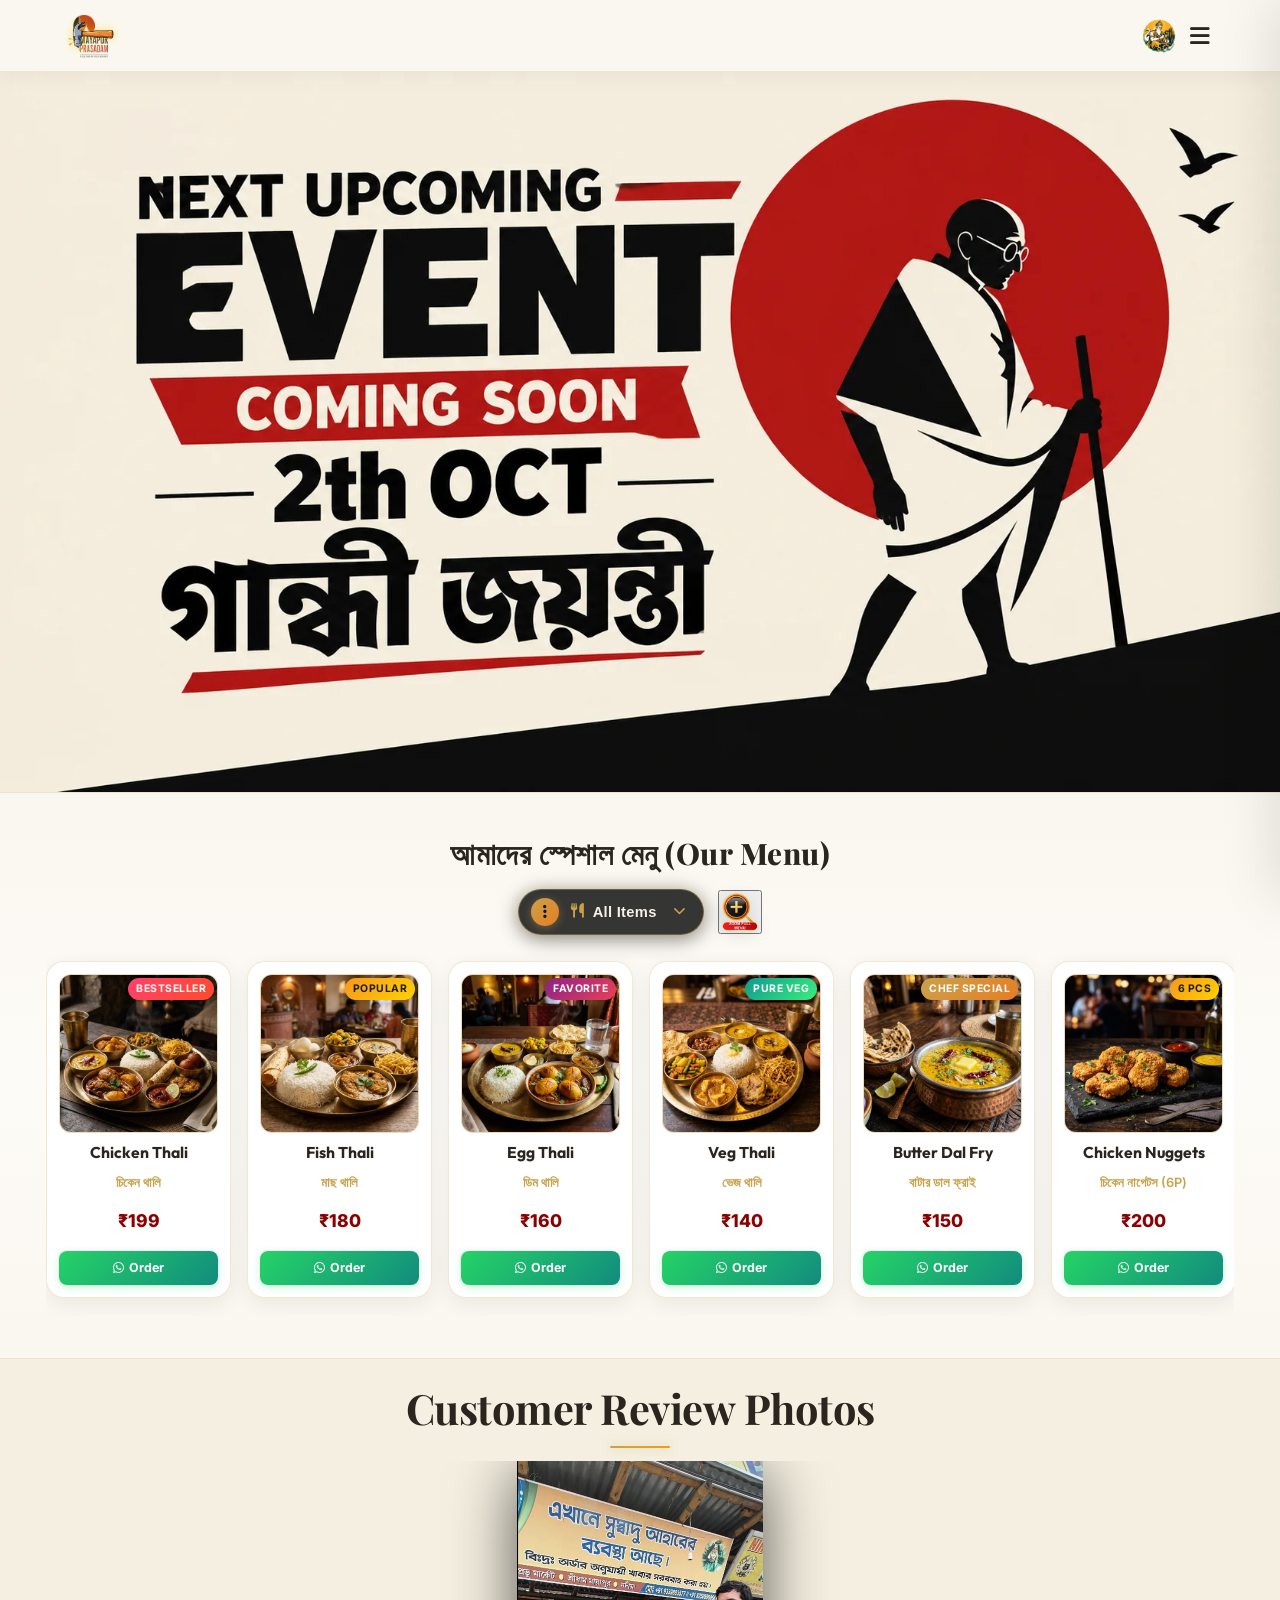
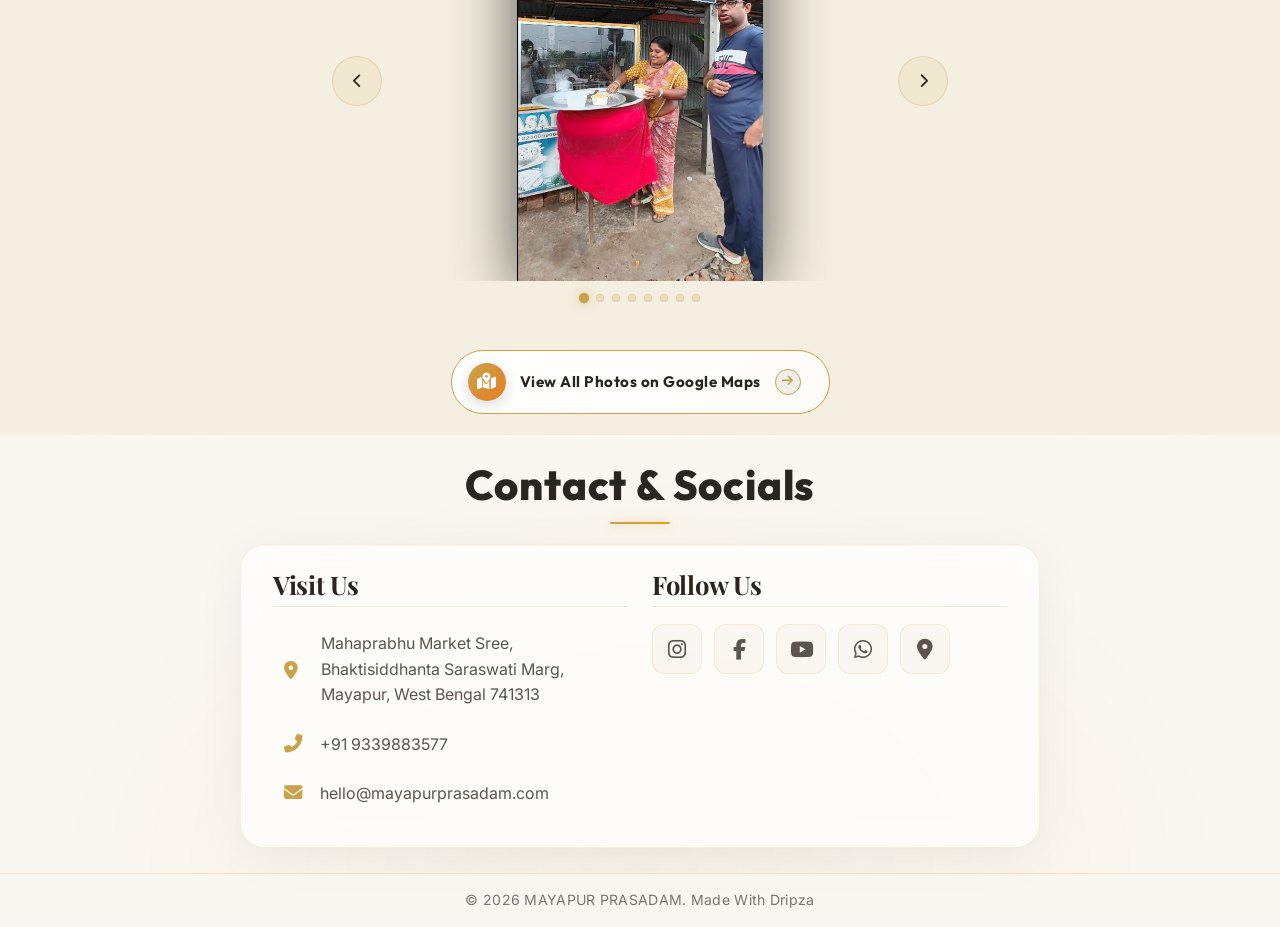
==== commit 6de20e2c: "Update search input keypad dismiss on enter" ====
--- a/index.html
+++ b/index.html
@@ -698,7 +698,7 @@
 
                     <div class="search-box-wrapper">
                         <i class="fas fa-search"></i>
-                        <input type="text" id="modal-menu-search-input" placeholder="খাবারের নাম লিখে খুঁজুন (Search dishes...)" autocomplete="off">
+                        <input type="text" id="modal-menu-search-input" placeholder="খাবারের নাম লিখে খুঁজুন (Search dishes...)" autocomplete="off" enterkeyhint="search">
                         <button type="button" id="modal-menu-search-clear" class="search-clear-btn" aria-label="Clear search" title="à¦®à§à¦›à§‡ à¦«à§‡à¦²à§à¦¨ (Clear)">
                             <i class="fas fa-times"></i>
                         </button>
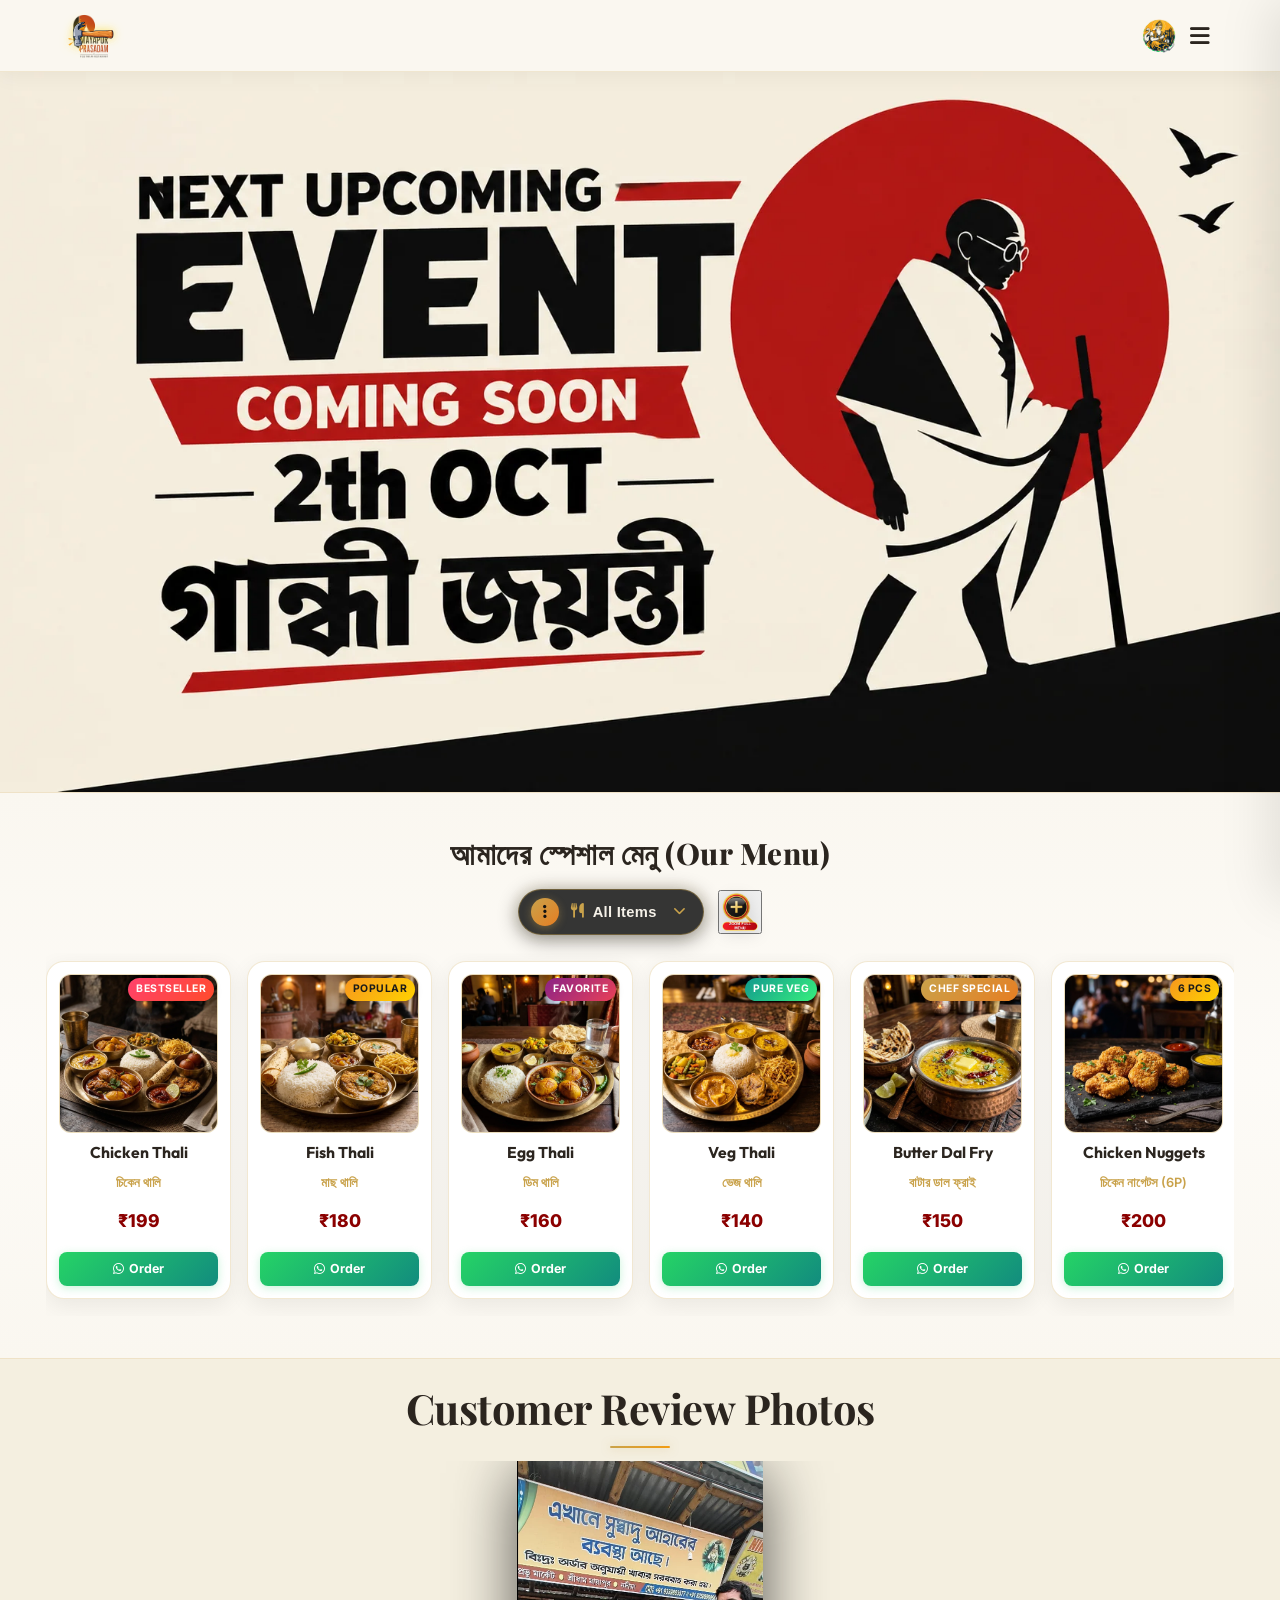
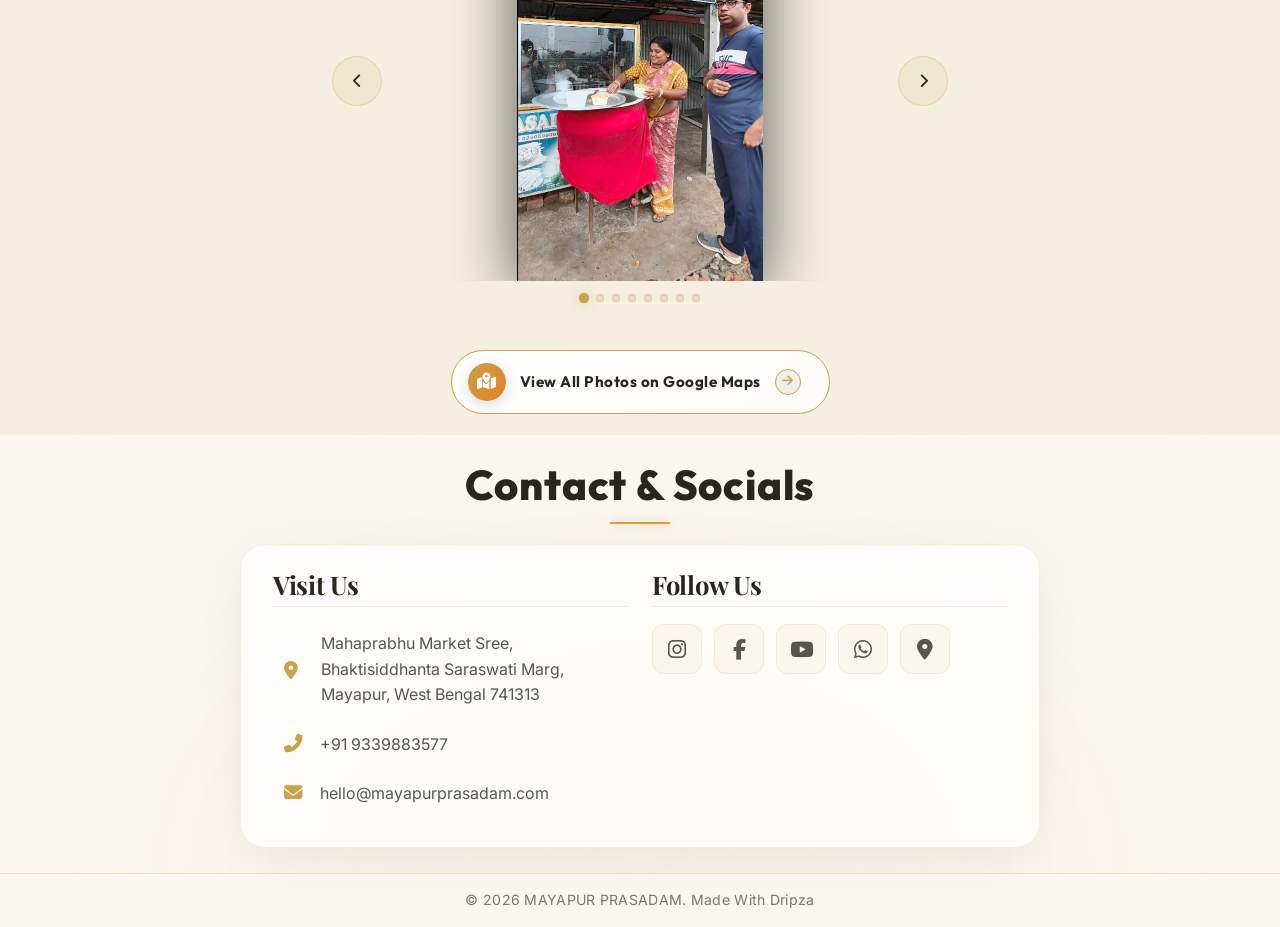
==== commit 9a0c1a8e: "perf: smooth scroll - passive listeners, momentum drag, remove backdrop-filter, pause animation on s" ====
--- a/index.html
+++ b/index.html
@@ -1151,6 +1151,6 @@
         </div>
     </div>
 
-    <script src="script.js"></script>
+    <script src="script.js?v=1.4"></script>
 </body>
 </html>
--- a/styles.css
+++ b/styles.css
@@ -2706,8 +2706,6 @@
     font-size: 0.92rem;
     font-weight: 600;
     cursor: pointer;
-    backdrop-filter: blur(12px);
-    -webkit-backdrop-filter: blur(12px);
     box-shadow: 0 4px 20px rgba(0, 0, 0, 0.45), 0 0 15px rgba(201, 162, 75, 0.15);
     transition: all 0.3s cubic-bezier(0.25, 0.8, 0.25, 1);
     user-select: none;
@@ -2829,6 +2827,9 @@
     padding-right: 4px;
     scrollbar-width: thin;
     scrollbar-color: rgba(201, 162, 75, 0.6) rgba(255, 255, 255, 0.05);
+    will-change: scroll-position;
+    transform: translateZ(0);
+    -webkit-transform: translateZ(0);
 }
 
 .menu-filter-dropdown-list::-webkit-scrollbar {
@@ -2988,7 +2989,7 @@
     overflow-x: auto;
     overflow-y: hidden;
     scroll-behavior: smooth;
-    scroll-snap-type: x mandatory;
+    scroll-snap-type: x proximity;
     -webkit-overflow-scrolling: touch;
     padding: 8px 6px 18px;
     width: 100%;
@@ -3029,12 +3030,12 @@
     padding: 12px;
     text-align: center;
     box-shadow: 0 6px 22px rgba(0, 0, 0, 0.07) !important;
-    backdrop-filter: blur(12px);
-    -webkit-backdrop-filter: blur(12px);
     transition: transform 0.35s cubic-bezier(0.2, 0.8, 0.2, 1), border-color 0.35s ease, box-shadow 0.35s ease;
     animation: floatMenuItem 4.5s ease-in-out infinite alternate;
     user-select: none;
     position: relative;
+    will-change: transform;
+    contain: layout style;
 }
 
 .food-menu-card:nth-child(even) { animation-delay: 0.8s; }
@@ -3278,8 +3279,6 @@
     position: absolute;
     inset: 0;
     background: rgba(0, 0, 0, 0.72);
-    backdrop-filter: blur(12px);
-    -webkit-backdrop-filter: blur(12px);
 }
 
 .full-menu-modal-container {
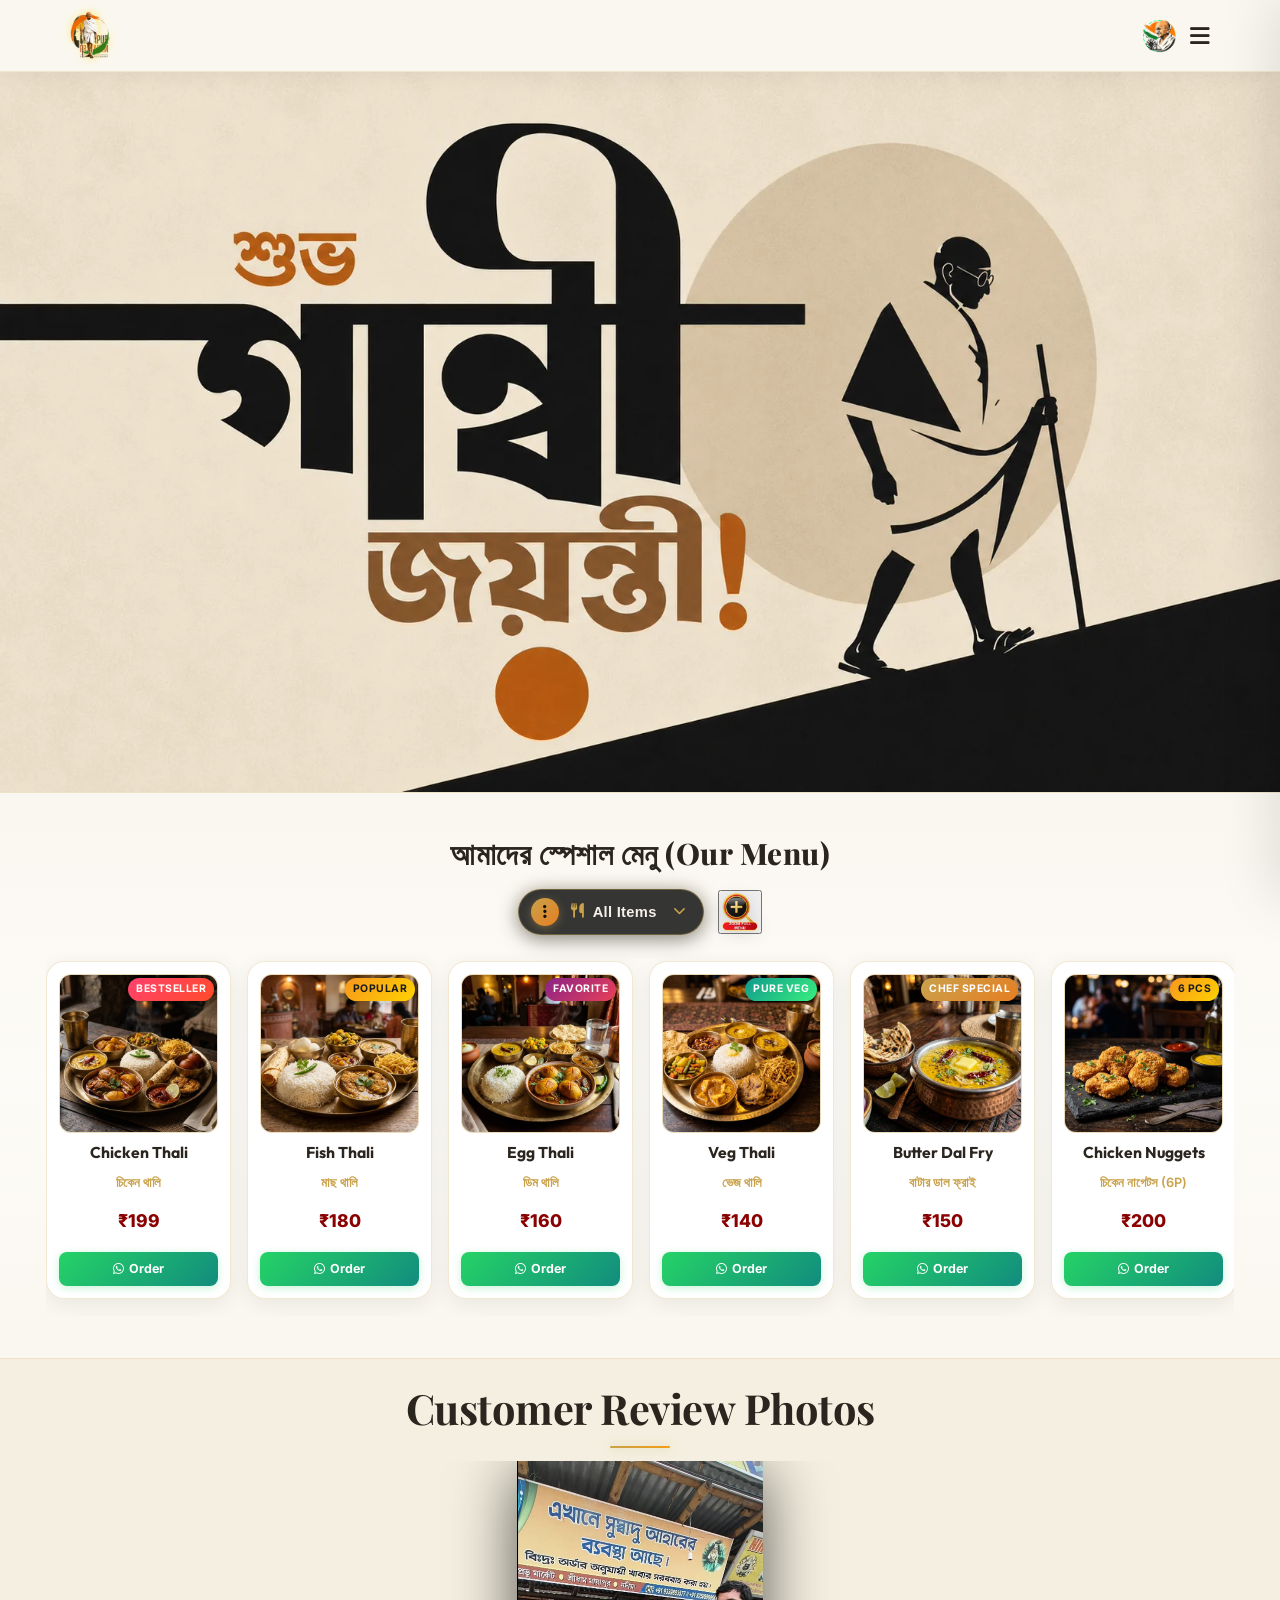
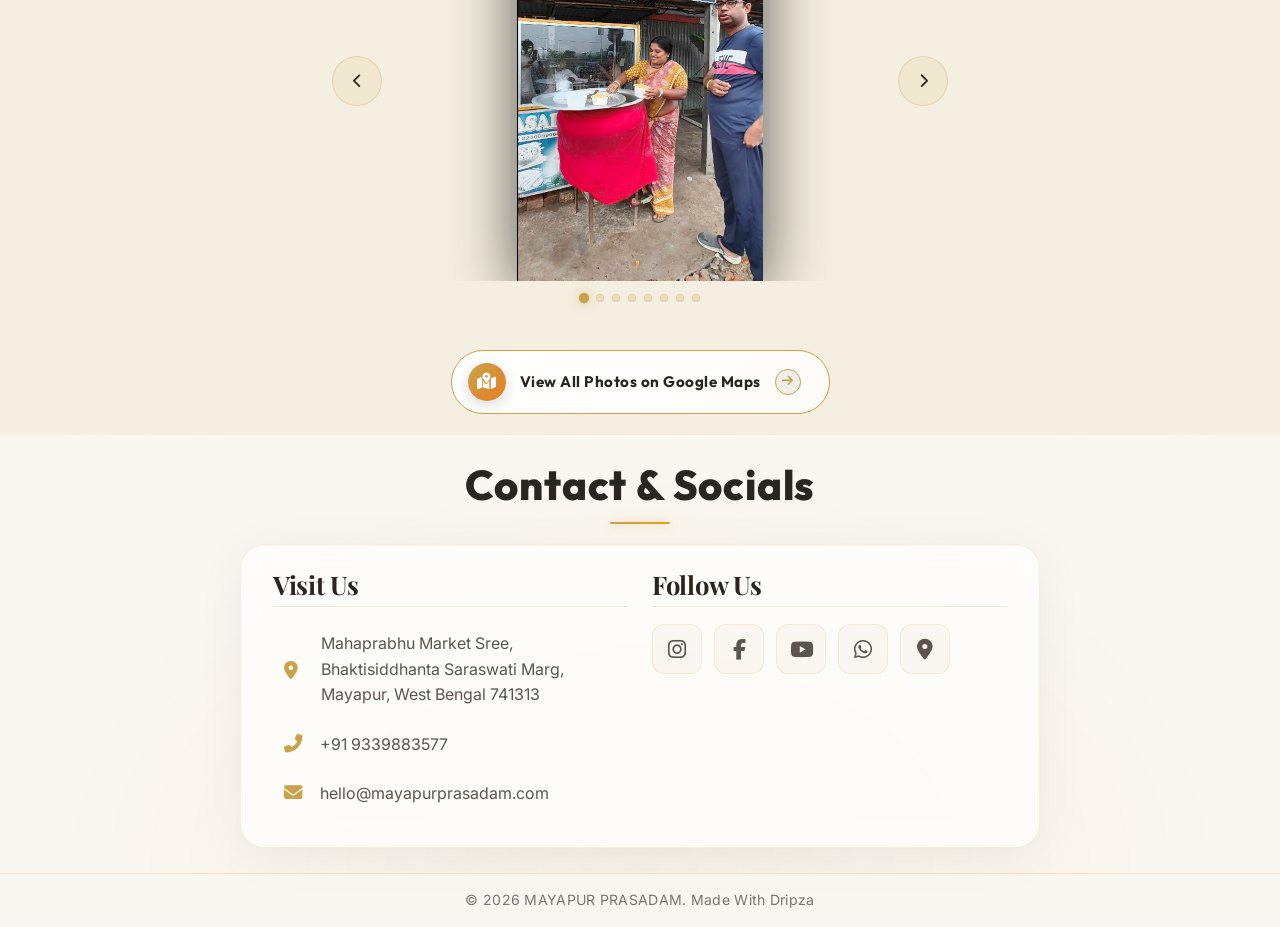
==== commit 925338e7: "update: add Gandhi Jayanti assets and update header" ====
--- a/index.html
+++ b/index.html
@@ -24,13 +24,13 @@
         <div class="logo-container">
             <img src="assets/mayapur_prasadam_logo.webp" alt="MAYAPUR PRASADAM Logo" class="logo-brand-img">
             <div class="logo-text-wrapper">
-                <span class="animated-football-header" title="Ganesh Chaturthi Special">
-                    <img src="assets/ganesh_run_icon.webp" alt="Ganesh Run Icon" style="object-fit: contain; filter: drop-shadow(0 0 5px rgba(255, 215, 0, 0.6));">
+                <span class="animated-football-header" title="Gandhi Jayanti Special">
+                    <img src="assets/gandhi_jayanti_run_icon.webp" alt="Gandhi Jayanti Run Icon" style="object-fit: contain; filter: drop-shadow(0 0 5px rgba(255, 215, 0, 0.6));">
                 </span>
                 <span class="logo-text">MAYAPUR PRASADAM</span>
             </div>
         </div>
-        <span class="rath-yatra-header-text">শুভ বিশ্বকর্মা পূজা!</span>
+        <span class="rath-yatra-header-text">শুভ গান্ধী জয়ন্তী!</span>
         <ul class="nav-links">
             <li><a href="#home">Home</a></li>
             <li><a href="#menu">Menu</a></li>
@@ -39,10 +39,10 @@
         </ul>
         <div class="navbar-actions">
             <!-- Rakhi Purnima Button for Poster -->
-            <button class="fifa-btn" id="open-promo-modal-direct-btn" title="Show Ganesh Chaturthi Special Poster">
+            <button class="fifa-btn" id="open-promo-modal-direct-btn" title="Show Gandhi Jayanti Special Poster">
                 <div class="fifa-container">
                     <div class="fifa-magic-ring"></div>
-                    <img src="assets/ganesh_icon.webp" alt="Ganesh Special" class="fifa-svg" style="object-fit: contain;">
+                    <img src="assets/gandhi_jayanti_icon.webp" alt="Gandhi Jayanti Special" class="fifa-svg" style="object-fit: contain;">
                 </div>
             </button>
             
@@ -55,7 +55,7 @@
     <!-- Hero Section -->
     <section id="home" class="hero">
         <div class="hero-bg banner-box">
-            <img src="assets/aj_restaurant_banner_1.webp" alt="AJ Restaurant & Cafe Banner" class="active">
+            <img src="assets/gandhi_jayanti_banner_1.webp" alt="Gandhi Jayanti Banner" class="active">
             <img src="assets/banner_1.webp" alt="MAYAPUR PRASADAM Banner 1">
             <img src="assets/banner_2.webp" alt="MAYAPUR PRASADAM Banner 2">
             <img src="assets/banner_3.webp" alt="MAYAPUR PRASADAM Banner 3">
--- a/styles.css
+++ b/styles.css
@@ -2991,6 +2991,7 @@
     scroll-behavior: smooth;
     scroll-snap-type: x proximity;
     -webkit-overflow-scrolling: touch;
+    touch-action: pan-x pan-y;
     padding: 8px 6px 18px;
     width: 100%;
     cursor: grab;
@@ -4085,3 +4086,10 @@
         font-size: 0.7rem;
     }
 }
+
+/* Mobile touch vertical page scroll compatibility */
+.main-menu-scroll-wrapper,
+.main-menu-scroll-track,
+.main-menu-scroll-track .food-menu-card {
+    touch-action: pan-x pan-y !important;
+}
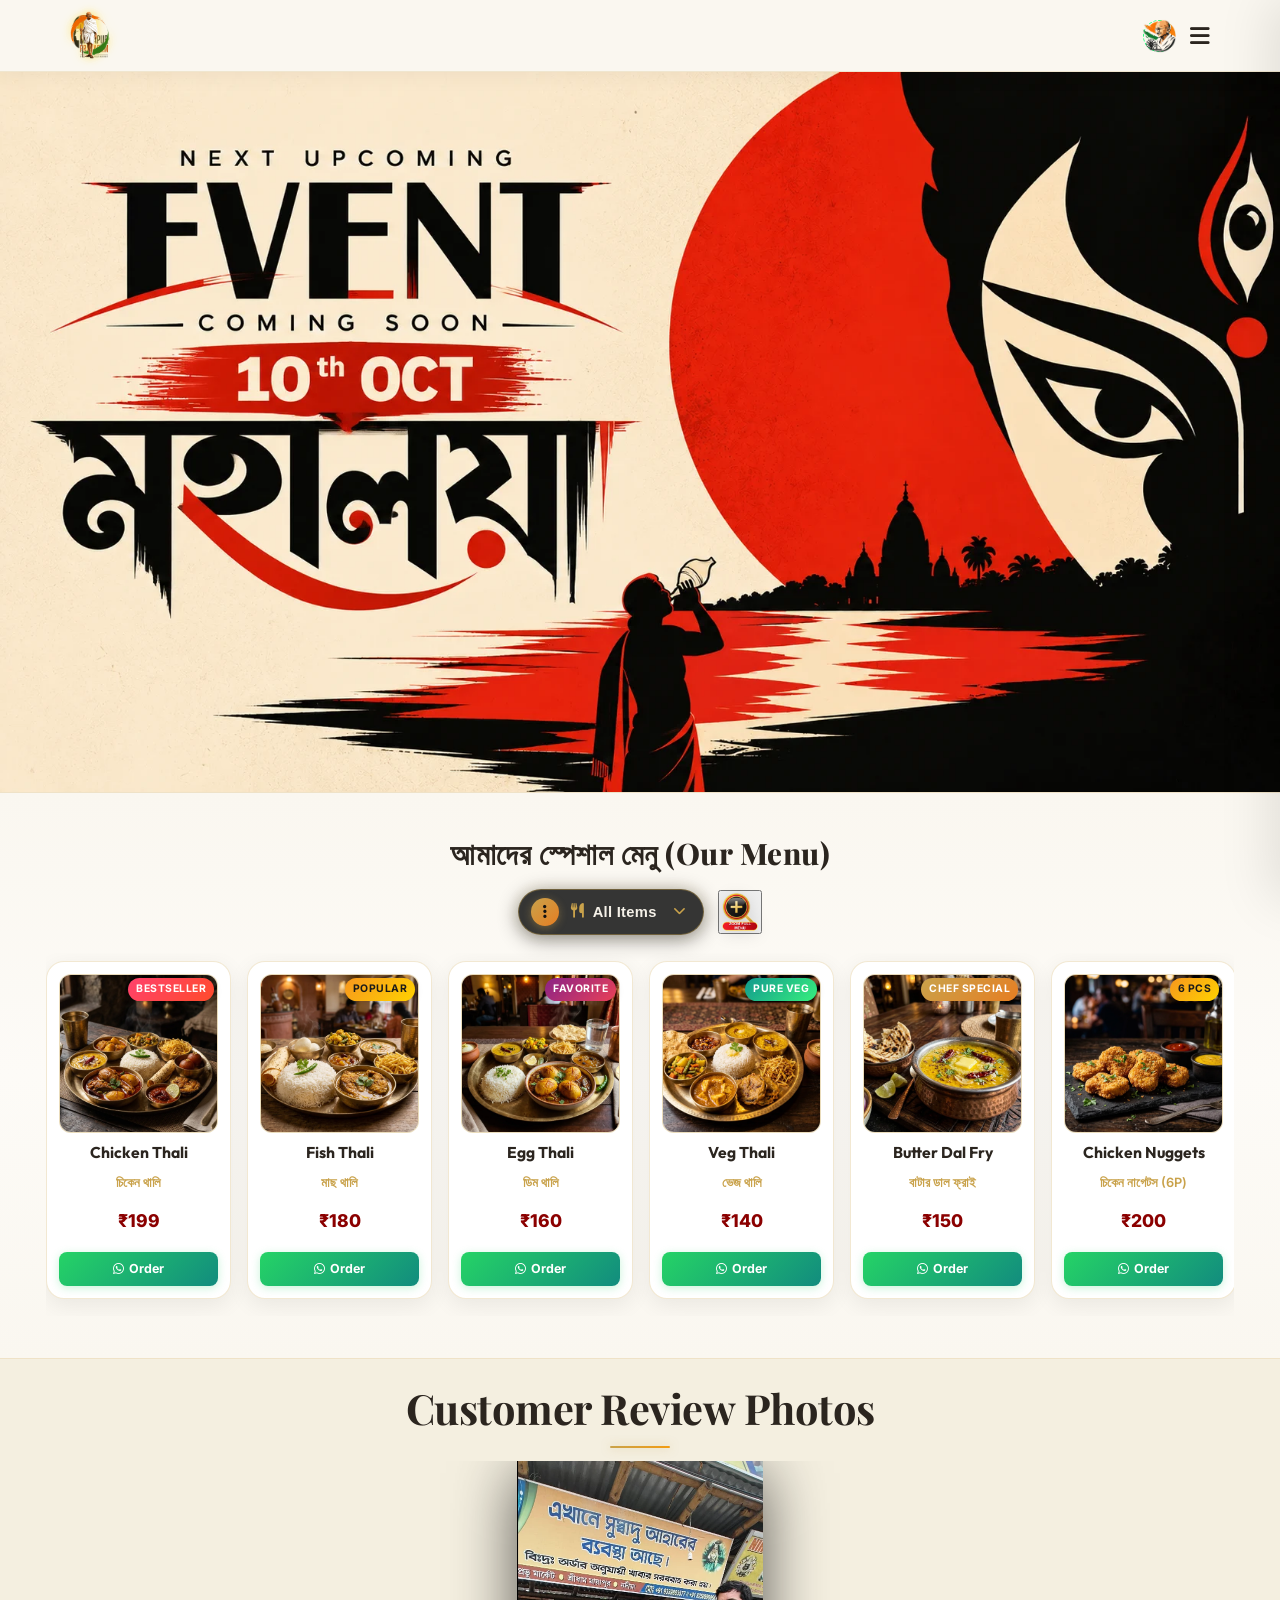
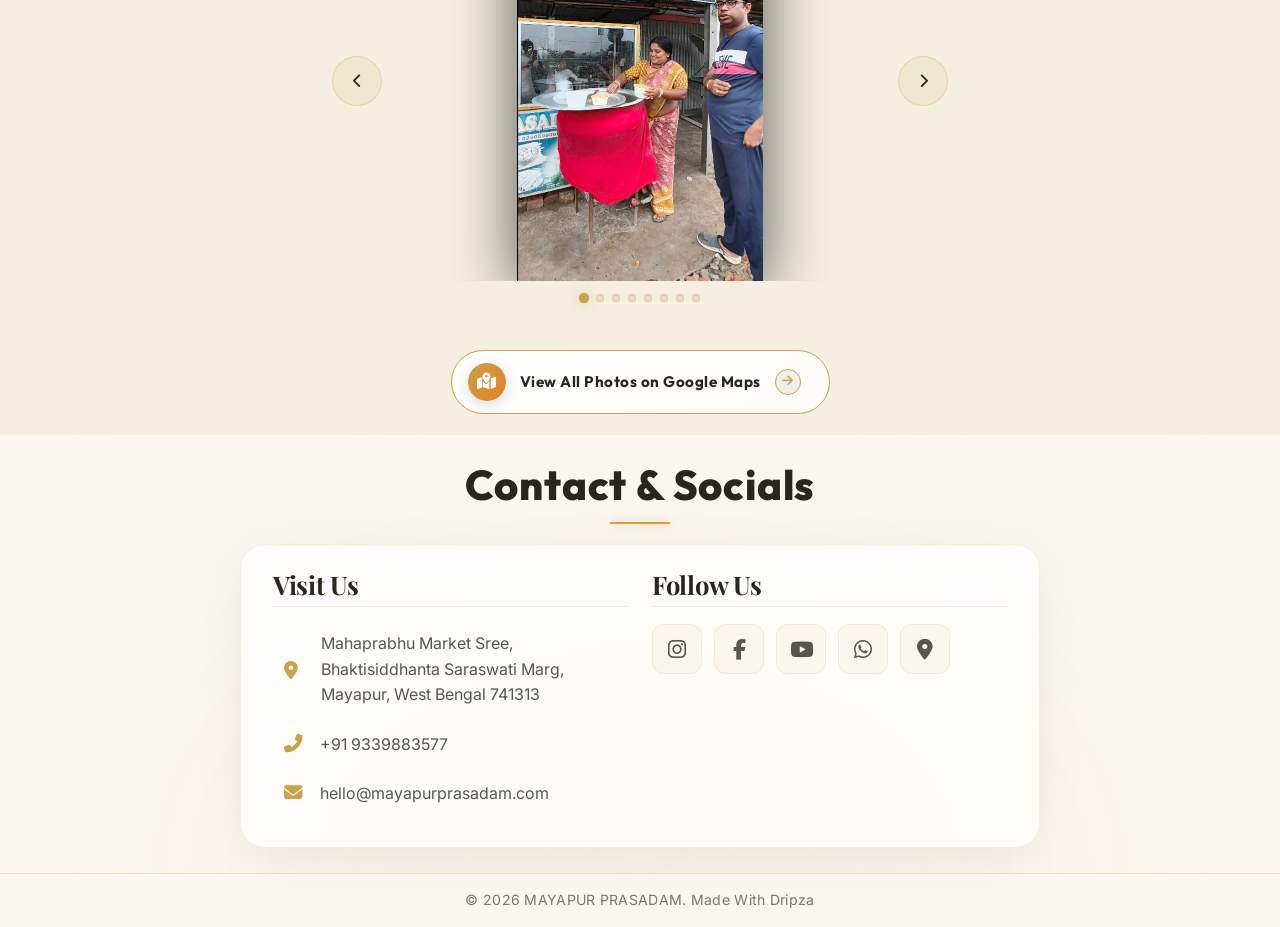
==== commit c7f841d5: "Update website content and assets" ====
--- a/index.html
+++ b/index.html
@@ -30,7 +30,7 @@
                 <span class="logo-text">MAYAPUR PRASADAM</span>
             </div>
         </div>
-        <span class="rath-yatra-header-text">শুভ গান্ধী জয়ন্তী!</span>
+        <span class="rath-yatra-header-text">hello evryone</span>
         <ul class="nav-links">
             <li><a href="#home">Home</a></li>
             <li><a href="#menu">Menu</a></li>
@@ -55,7 +55,7 @@
     <!-- Hero Section -->
     <section id="home" class="hero">
         <div class="hero-bg banner-box">
-            <img src="assets/gandhi_jayanti_banner_1.webp" alt="Gandhi Jayanti Banner" class="active">
+            <img src="assets/mahalaya_festival_banner_1.webp" alt="Mahalaya Festival Banner" class="active">
             <img src="assets/banner_1.webp" alt="MAYAPUR PRASADAM Banner 1">
             <img src="assets/banner_2.webp" alt="MAYAPUR PRASADAM Banner 2">
             <img src="assets/banner_3.webp" alt="MAYAPUR PRASADAM Banner 3">
--- a/styles.css
+++ b/styles.css
@@ -1121,6 +1121,7 @@
     font-weight: 800;
     letter-spacing: 0.5px;
     color: #8B1A1A;
+    text-shadow: 0 1px 2px rgba(0, 0, 0, 0.15);
     white-space: nowrap;
     opacity: 0;
     pointer-events: none;
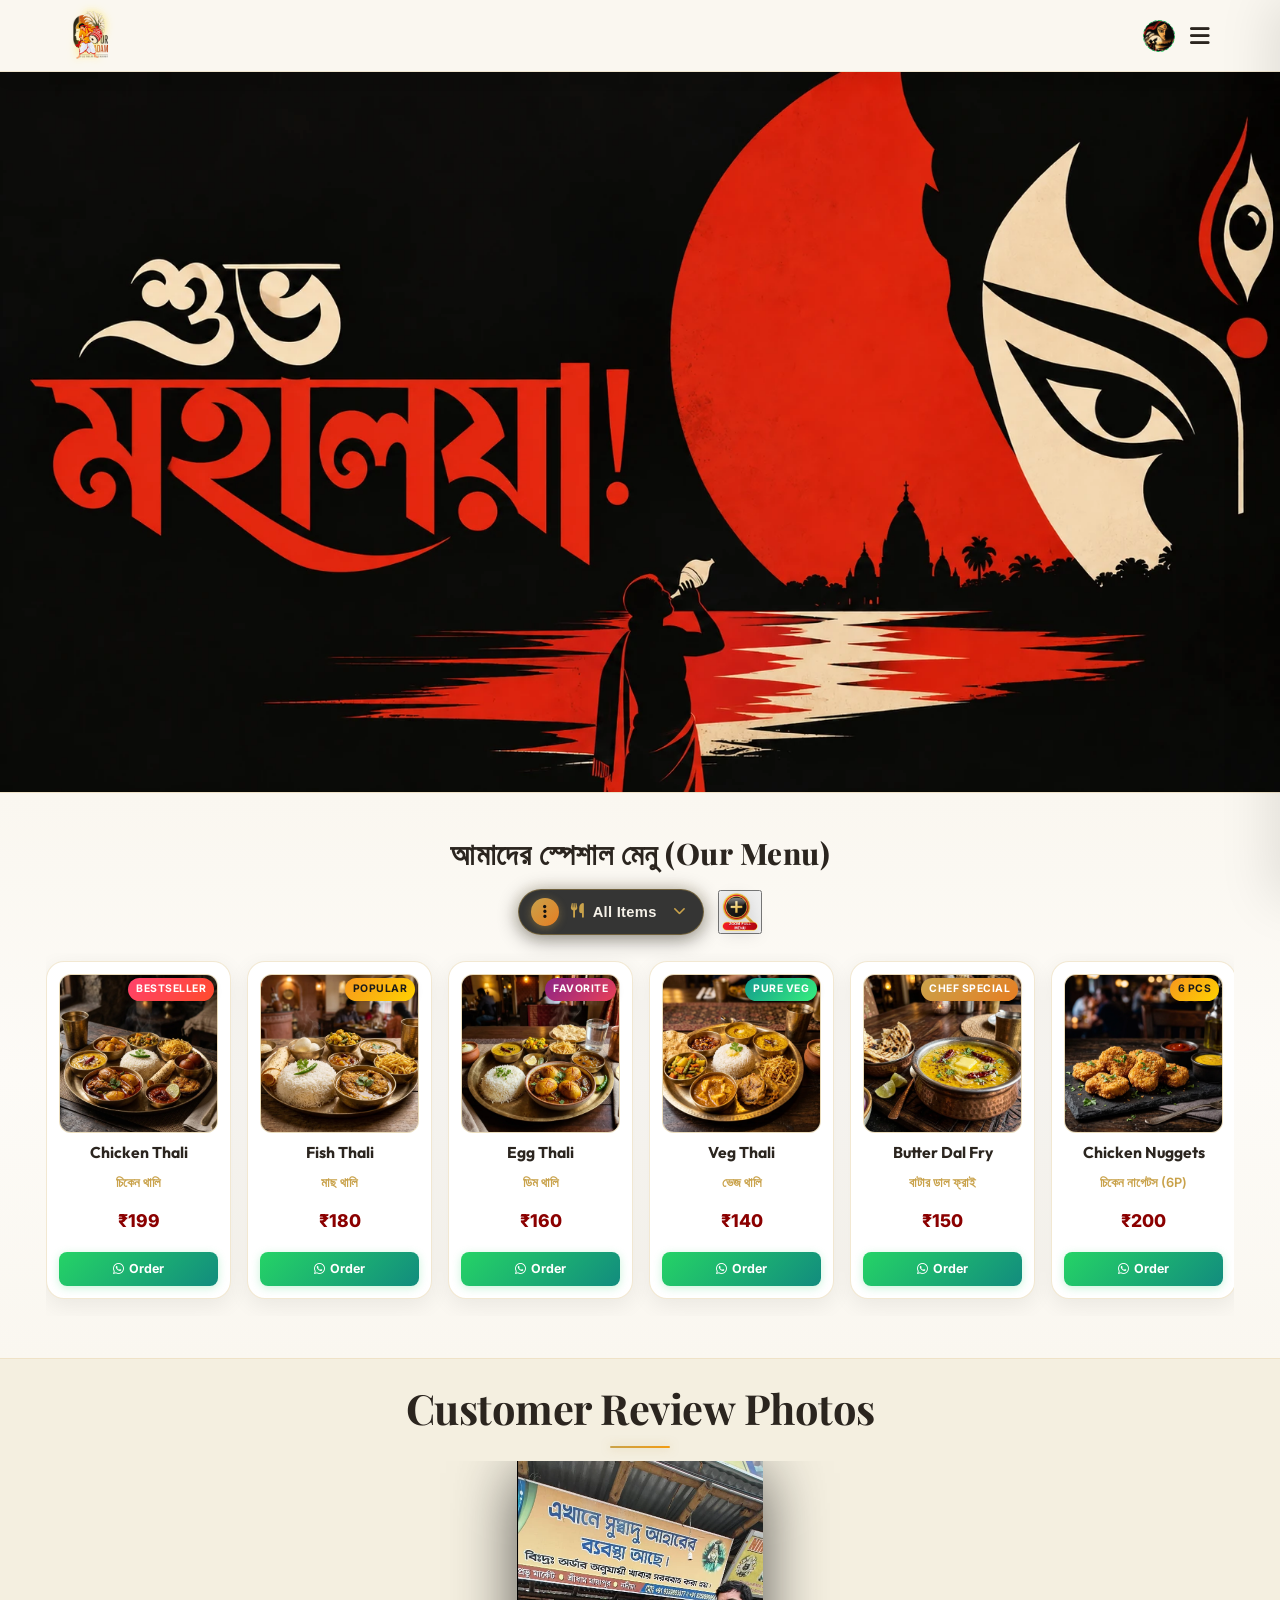
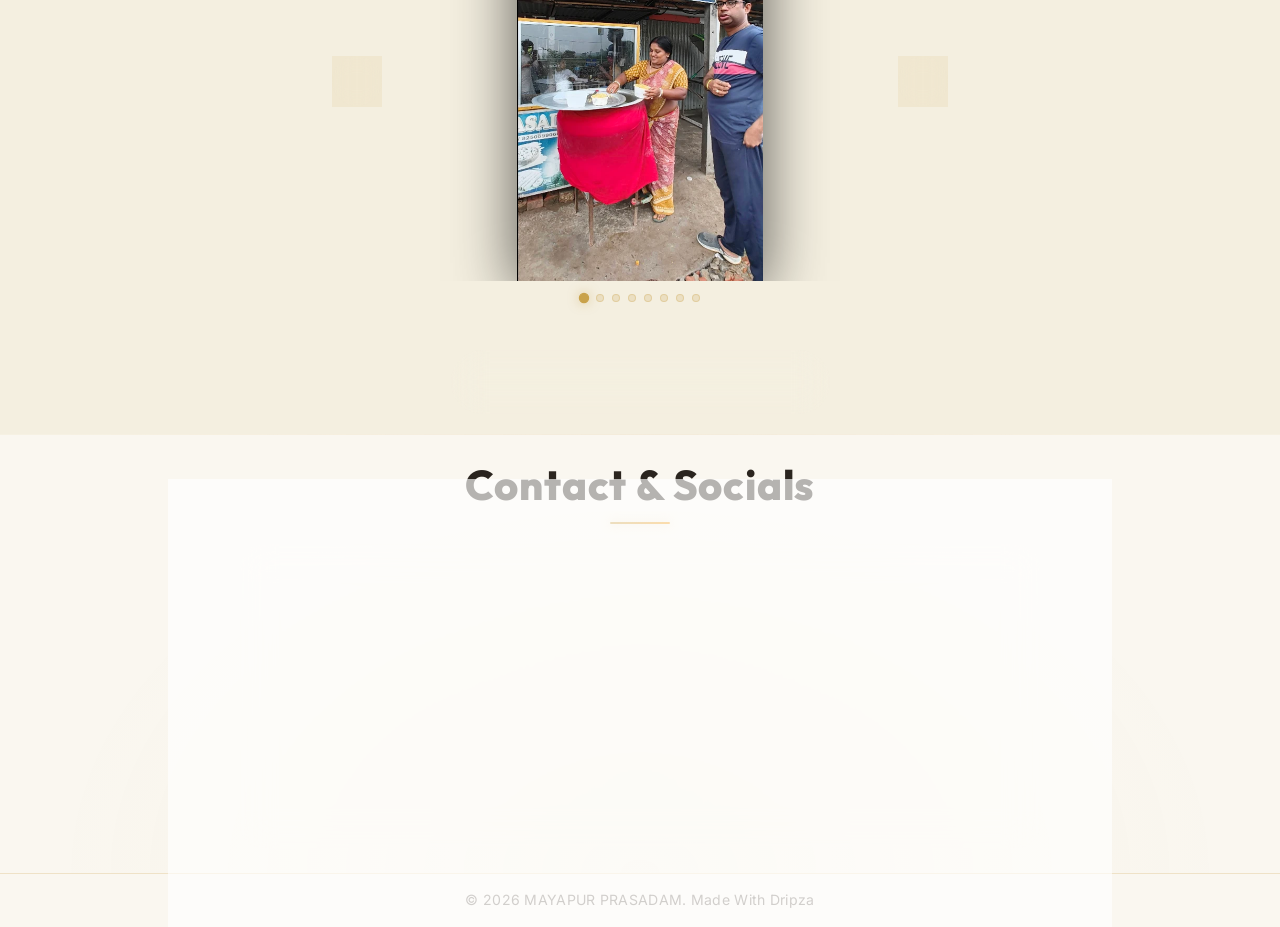
==== commit 9dd7283f: "Update: Mahalaya festival banner and web icons" ====
--- a/index.html
+++ b/index.html
@@ -1,4 +1,4 @@
-﻿<!DOCTYPE html>
+<!DOCTYPE html>
 <html lang="bn">
 <head>
     <meta charset="UTF-8">
@@ -24,13 +24,13 @@
         <div class="logo-container">
             <img src="assets/mayapur_prasadam_logo.webp" alt="MAYAPUR PRASADAM Logo" class="logo-brand-img">
             <div class="logo-text-wrapper">
-                <span class="animated-football-header" title="Gandhi Jayanti Special">
-                    <img src="assets/gandhi_jayanti_run_icon.webp" alt="Gandhi Jayanti Run Icon" style="object-fit: contain; filter: drop-shadow(0 0 5px rgba(255, 215, 0, 0.6));">
+                <span class="animated-football-header" title="Mahalaya Special">
+                    <img src="assets/mahalaya_web_run_icon.webp" alt="Mahalaya Run Icon" style="object-fit: contain; filter: drop-shadow(0 0 5px rgba(255, 215, 0, 0.6));">
                 </span>
                 <span class="logo-text">MAYAPUR PRASADAM</span>
             </div>
         </div>
-        <span class="rath-yatra-header-text">hello evryone</span>
+        <span class="rath-yatra-header-text">শুভ মহালয়া!</span>
         <ul class="nav-links">
             <li><a href="#home">Home</a></li>
             <li><a href="#menu">Menu</a></li>
@@ -39,10 +39,10 @@
         </ul>
         <div class="navbar-actions">
             <!-- Rakhi Purnima Button for Poster -->
-            <button class="fifa-btn" id="open-promo-modal-direct-btn" title="Show Gandhi Jayanti Special Poster">
+            <button class="fifa-btn" id="open-promo-modal-direct-btn" title="Show Mahalaya Special Poster">
                 <div class="fifa-container">
                     <div class="fifa-magic-ring"></div>
-                    <img src="assets/gandhi_jayanti_icon.webp" alt="Gandhi Jayanti Special" class="fifa-svg" style="object-fit: contain;">
+                    <img src="assets/mahalaya_web_icon.webp" alt="Mahalaya Special" class="fifa-svg" style="object-fit: contain;">
                 </div>
             </button>
             
@@ -55,7 +55,7 @@
     <!-- Hero Section -->
     <section id="home" class="hero">
         <div class="hero-bg banner-box">
-            <img src="assets/mahalaya_festival_banner_1.webp" alt="Mahalaya Festival Banner" class="active">
+            <img src="assets/festival_special_banner_1.webp" alt="Mahalaya Festival Banner" class="active">
             <img src="assets/banner_1.webp" alt="MAYAPUR PRASADAM Banner 1">
             <img src="assets/banner_2.webp" alt="MAYAPUR PRASADAM Banner 2">
             <img src="assets/banner_3.webp" alt="MAYAPUR PRASADAM Banner 3">
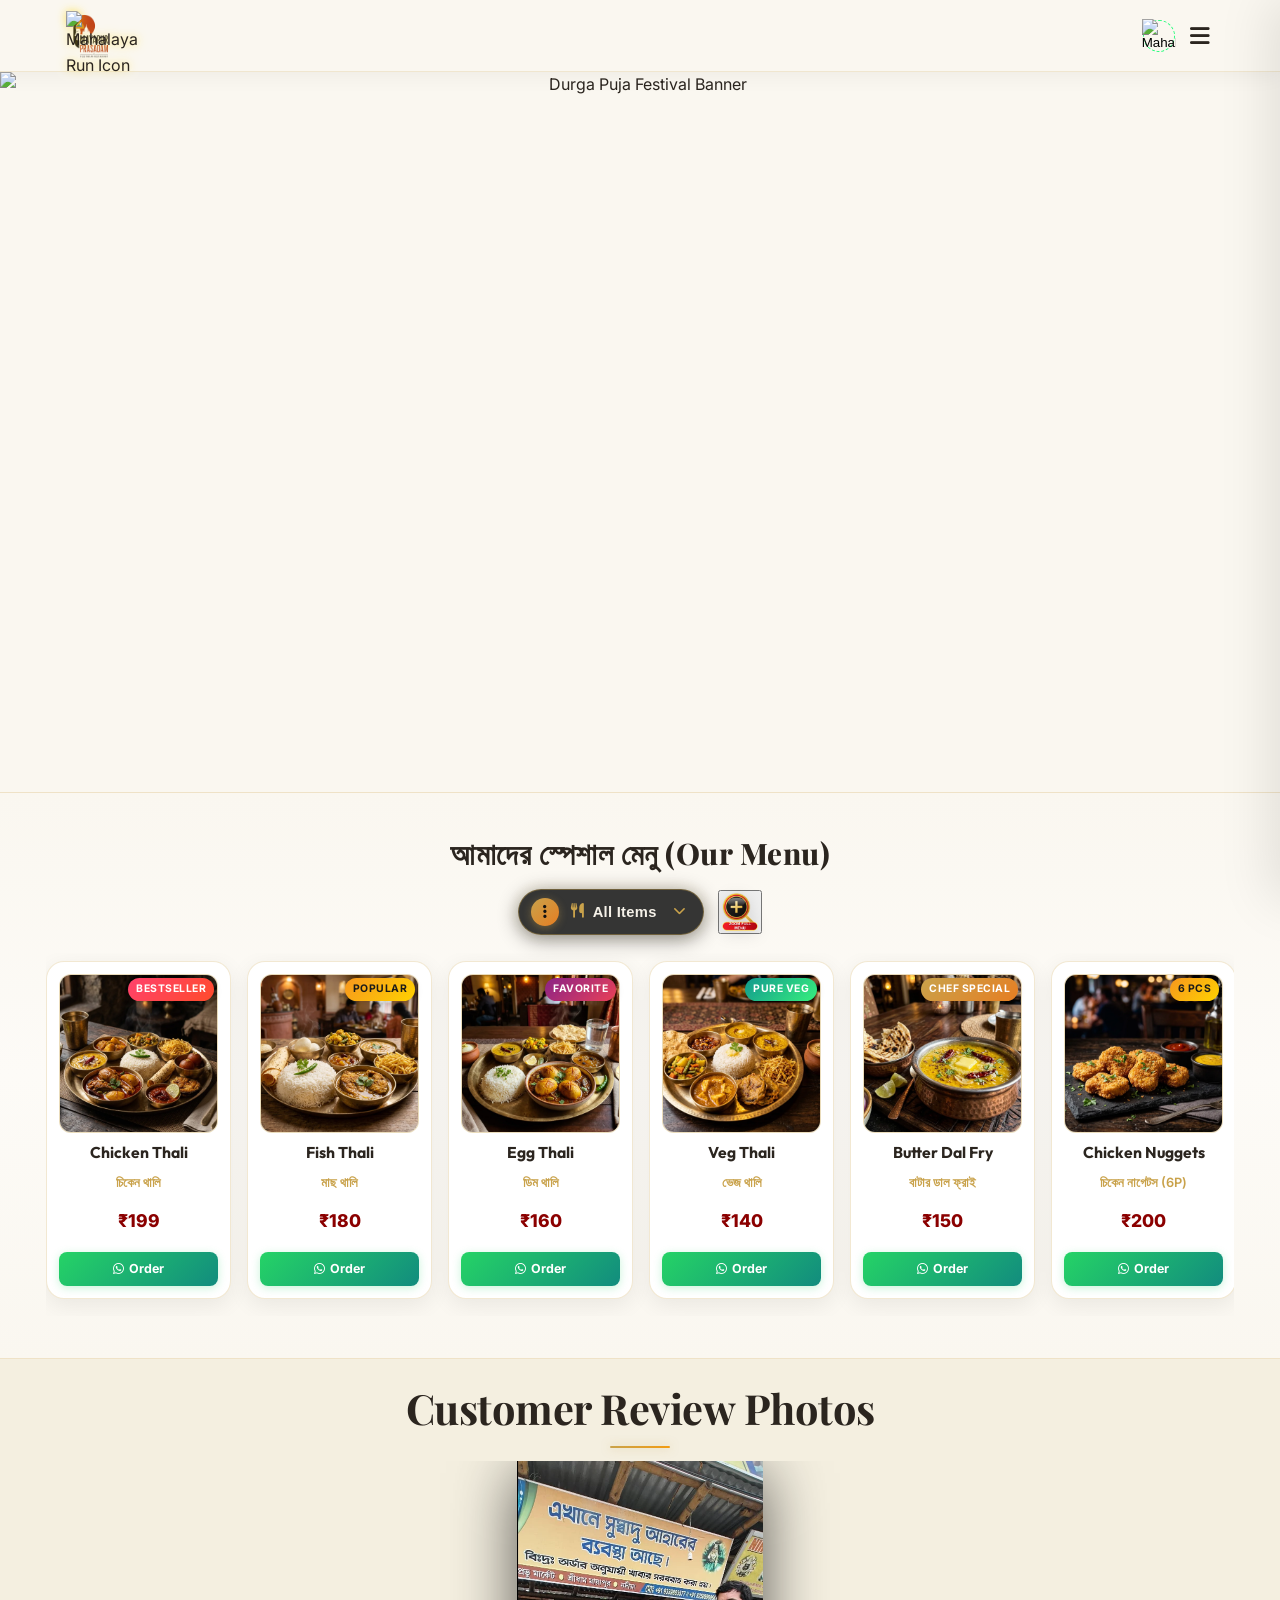
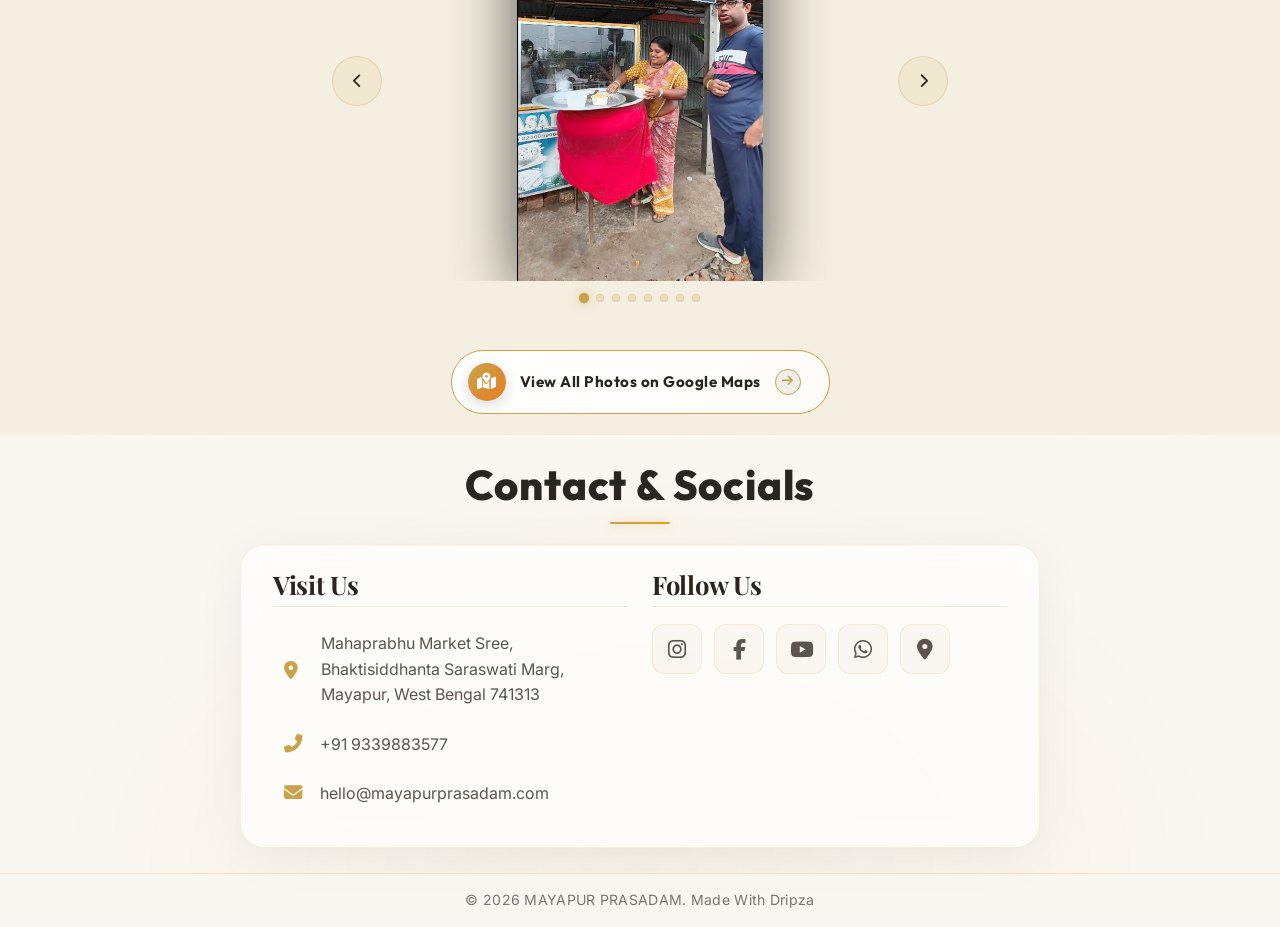
==== commit 8f985d01: "update" ====
--- a/index.html
+++ b/index.html
@@ -1,4 +1,4 @@
-<!DOCTYPE html>
+﻿<!DOCTYPE html>
 <html lang="bn">
 <head>
     <meta charset="UTF-8">
@@ -25,12 +25,12 @@
             <img src="assets/mayapur_prasadam_logo.webp" alt="MAYAPUR PRASADAM Logo" class="logo-brand-img">
             <div class="logo-text-wrapper">
                 <span class="animated-football-header" title="Mahalaya Special">
-                    <img src="assets/mahalaya_web_run_icon.webp" alt="Mahalaya Run Icon" style="object-fit: contain; filter: drop-shadow(0 0 5px rgba(255, 215, 0, 0.6));">
+                    <img src="assets/durga_puja_web_run_icon.webp" alt="Mahalaya Run Icon" style="object-fit: contain; filter: drop-shadow(0 0 5px rgba(255, 215, 0, 0.6));">
                 </span>
                 <span class="logo-text">MAYAPUR PRASADAM</span>
             </div>
         </div>
-        <span class="rath-yatra-header-text">শুভ মহালয়া!</span>
+        <span class="rath-yatra-header-text">শুভ শারদীয়া দুর্গাপূজা</span>
         <ul class="nav-links">
             <li><a href="#home">Home</a></li>
             <li><a href="#menu">Menu</a></li>
@@ -42,7 +42,7 @@
             <button class="fifa-btn" id="open-promo-modal-direct-btn" title="Show Mahalaya Special Poster">
                 <div class="fifa-container">
                     <div class="fifa-magic-ring"></div>
-                    <img src="assets/mahalaya_web_icon.webp" alt="Mahalaya Special" class="fifa-svg" style="object-fit: contain;">
+                    <img src="assets/durga_puja_web_icon.webp" alt="Mahalaya Special" class="fifa-svg" style="object-fit: contain;">
                 </div>
             </button>
             
@@ -55,7 +55,7 @@
     <!-- Hero Section -->
     <section id="home" class="hero">
         <div class="hero-bg banner-box">
-            <img src="assets/festival_special_banner_1.webp" alt="Mahalaya Festival Banner" class="active">
+            <img src="assets/modern_durga_puja_greeting_banner.webp" alt="Durga Puja Festival Banner" class="active">
             <img src="assets/banner_1.webp" alt="MAYAPUR PRASADAM Banner 1">
             <img src="assets/banner_2.webp" alt="MAYAPUR PRASADAM Banner 2">
             <img src="assets/banner_3.webp" alt="MAYAPUR PRASADAM Banner 3">
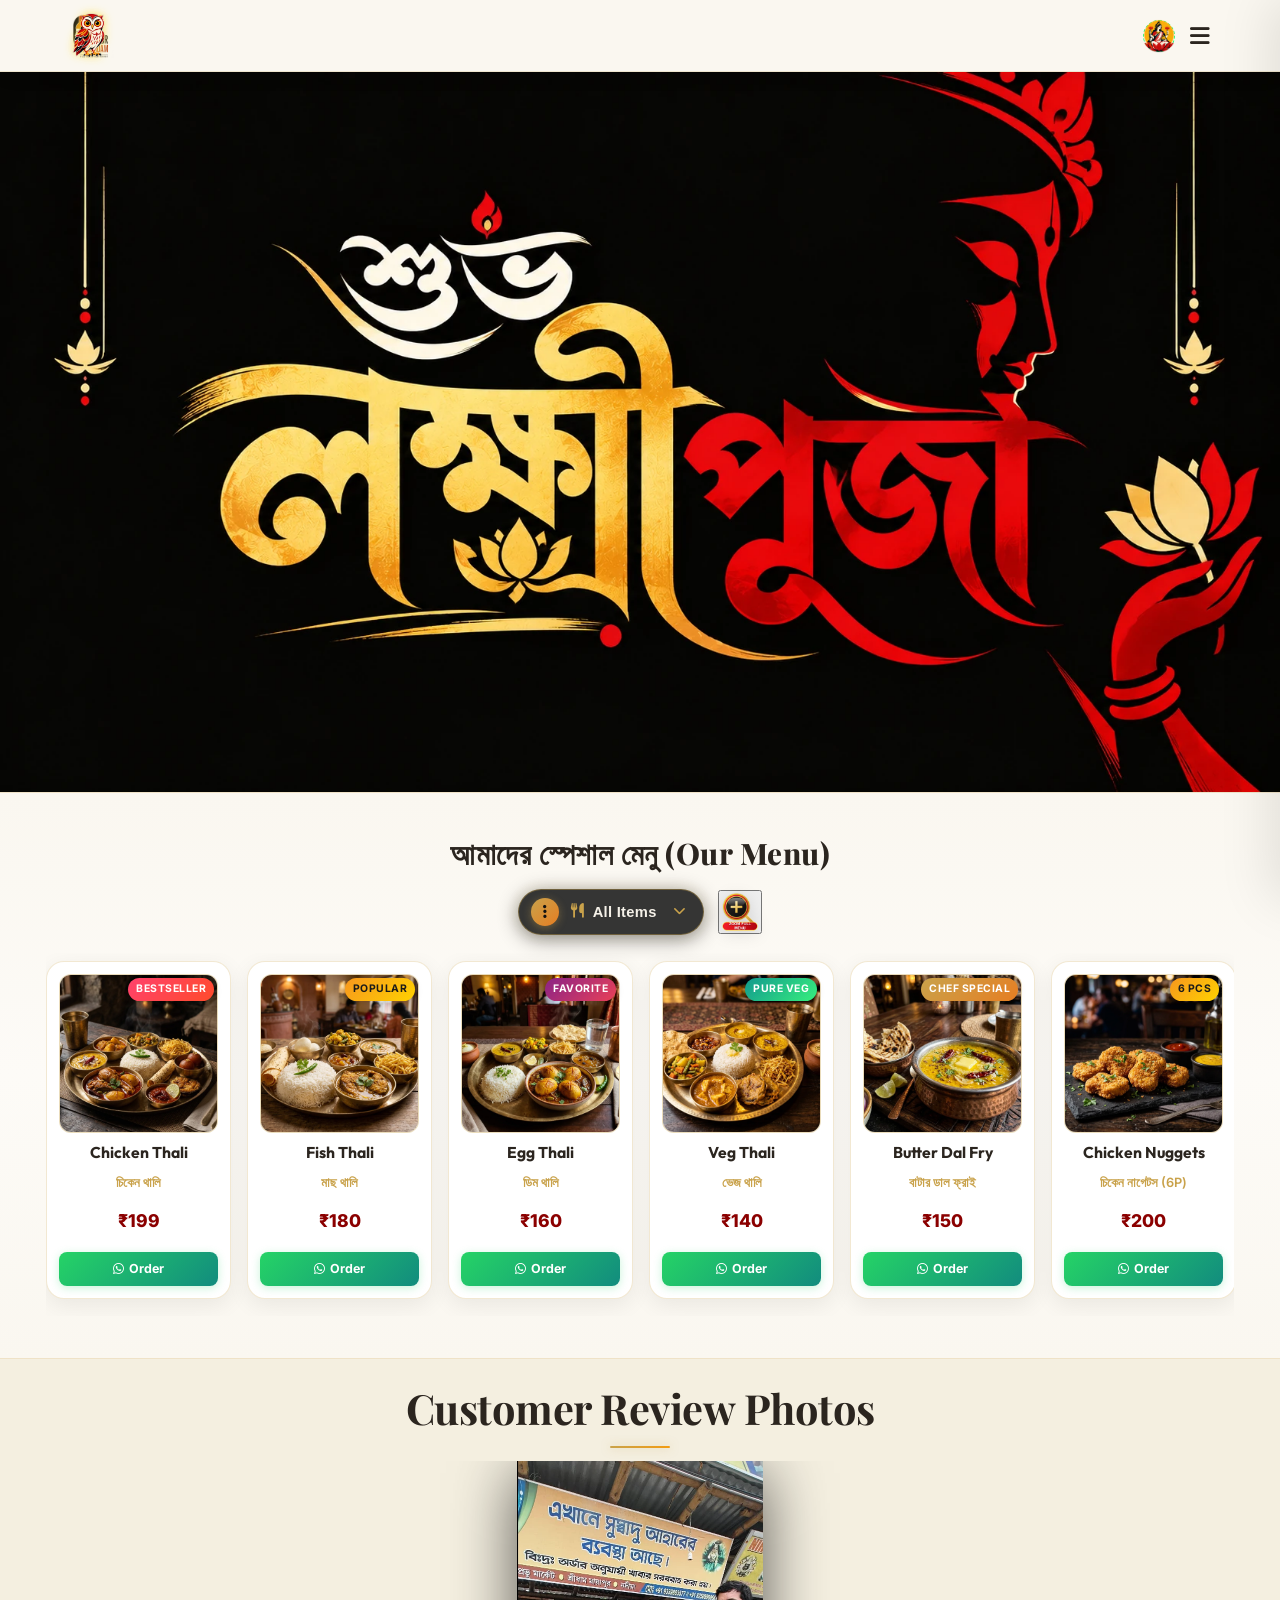
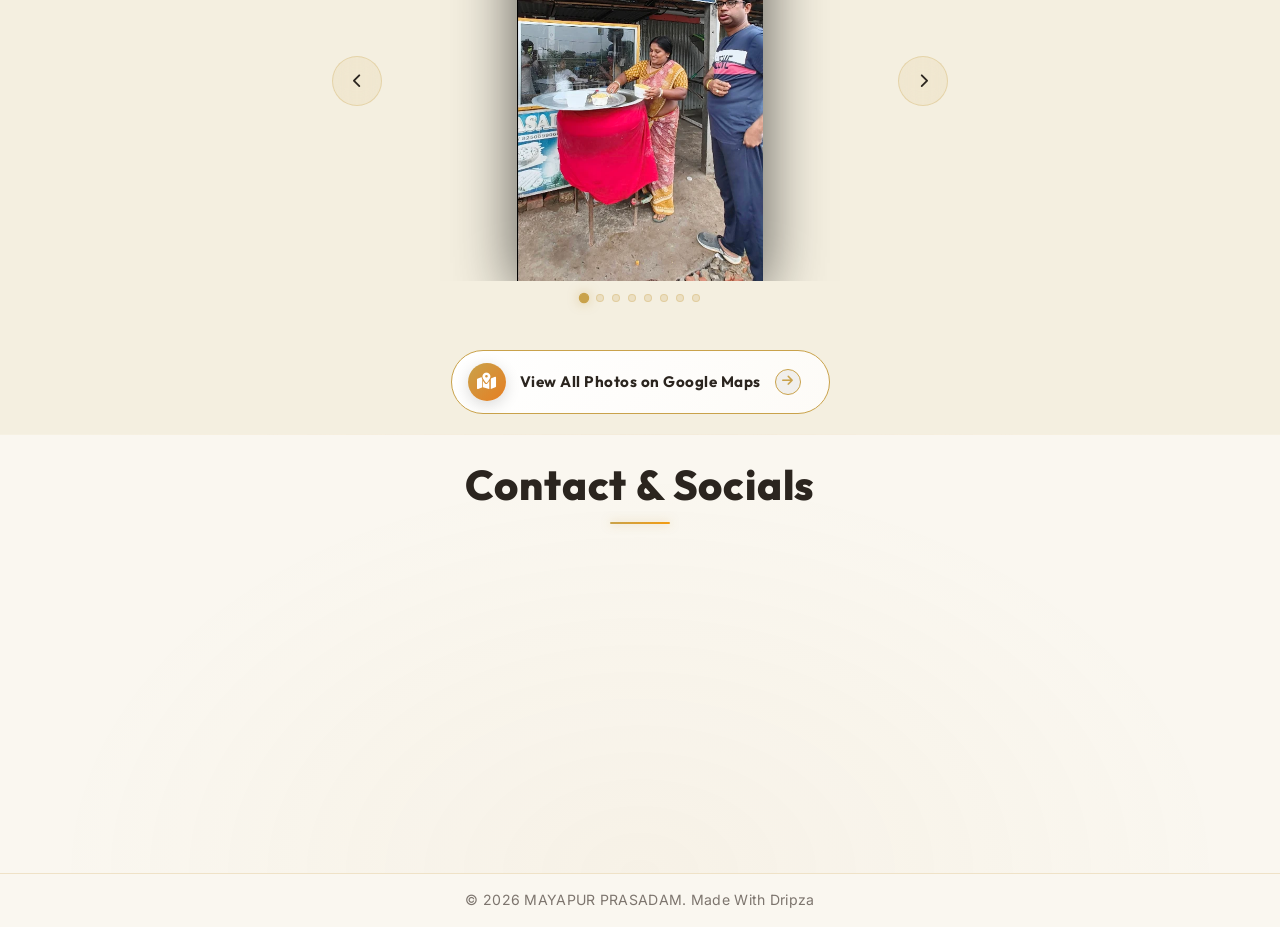
==== commit 168e52e1: "update" ====
--- a/index.html
+++ b/index.html
@@ -25,12 +25,12 @@
             <img src="assets/mayapur_prasadam_logo.webp" alt="MAYAPUR PRASADAM Logo" class="logo-brand-img">
             <div class="logo-text-wrapper">
                 <span class="animated-football-header" title="Mahalaya Special">
-                    <img src="assets/durga_puja_web_run_icon.webp" alt="Mahalaya Run Icon" style="object-fit: contain; filter: drop-shadow(0 0 5px rgba(255, 215, 0, 0.6));">
+                    <img src="assets/lakshmi_puja_web_run_icon.webp" alt="Mahalaya Run Icon" style="object-fit: contain; filter: drop-shadow(0 0 5px rgba(255, 215, 0, 0.6));">
                 </span>
                 <span class="logo-text">MAYAPUR PRASADAM</span>
             </div>
         </div>
-        <span class="rath-yatra-header-text">শুভ শারদীয়া দুর্গাপূজা</span>
+        <span class="rath-yatra-header-text">শুভ লক্ষ্মীপূজা</span>
         <ul class="nav-links">
             <li><a href="#home">Home</a></li>
             <li><a href="#menu">Menu</a></li>
@@ -42,7 +42,7 @@
             <button class="fifa-btn" id="open-promo-modal-direct-btn" title="Show Mahalaya Special Poster">
                 <div class="fifa-container">
                     <div class="fifa-magic-ring"></div>
-                    <img src="assets/durga_puja_web_icon.webp" alt="Mahalaya Special" class="fifa-svg" style="object-fit: contain;">
+                    <img src="assets/lakshmi_puja_web_icon.webp" alt="Mahalaya Special" class="fifa-svg" style="object-fit: contain;">
                 </div>
             </button>
             
@@ -55,7 +55,7 @@
     <!-- Hero Section -->
     <section id="home" class="hero">
         <div class="hero-bg banner-box">
-            <img src="assets/modern_durga_puja_greeting_banner.webp" alt="Durga Puja Festival Banner" class="active">
+            <img src="assets/lakshmi_puja_greeting_banner.webp" alt="Durga Puja Festival Banner" class="active">
             <img src="assets/banner_1.webp" alt="MAYAPUR PRASADAM Banner 1">
             <img src="assets/banner_2.webp" alt="MAYAPUR PRASADAM Banner 2">
             <img src="assets/banner_3.webp" alt="MAYAPUR PRASADAM Banner 3">
